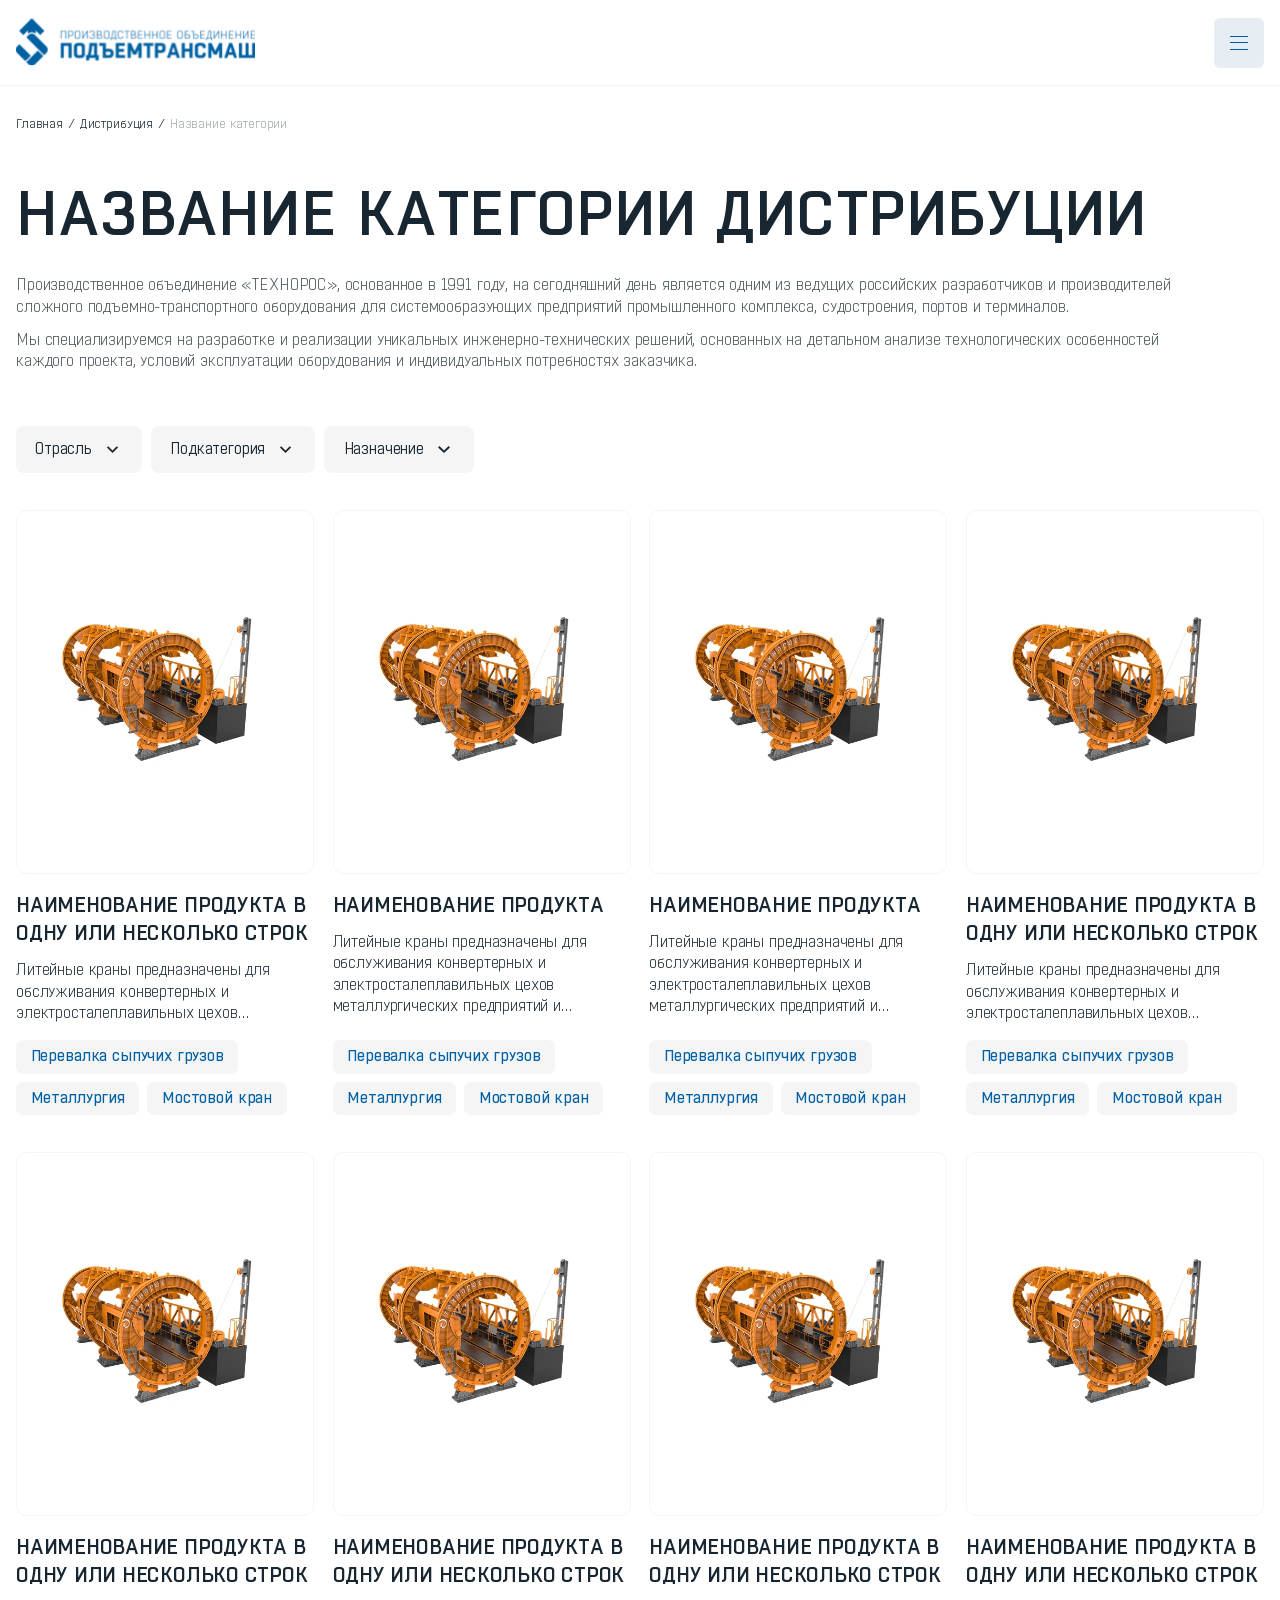
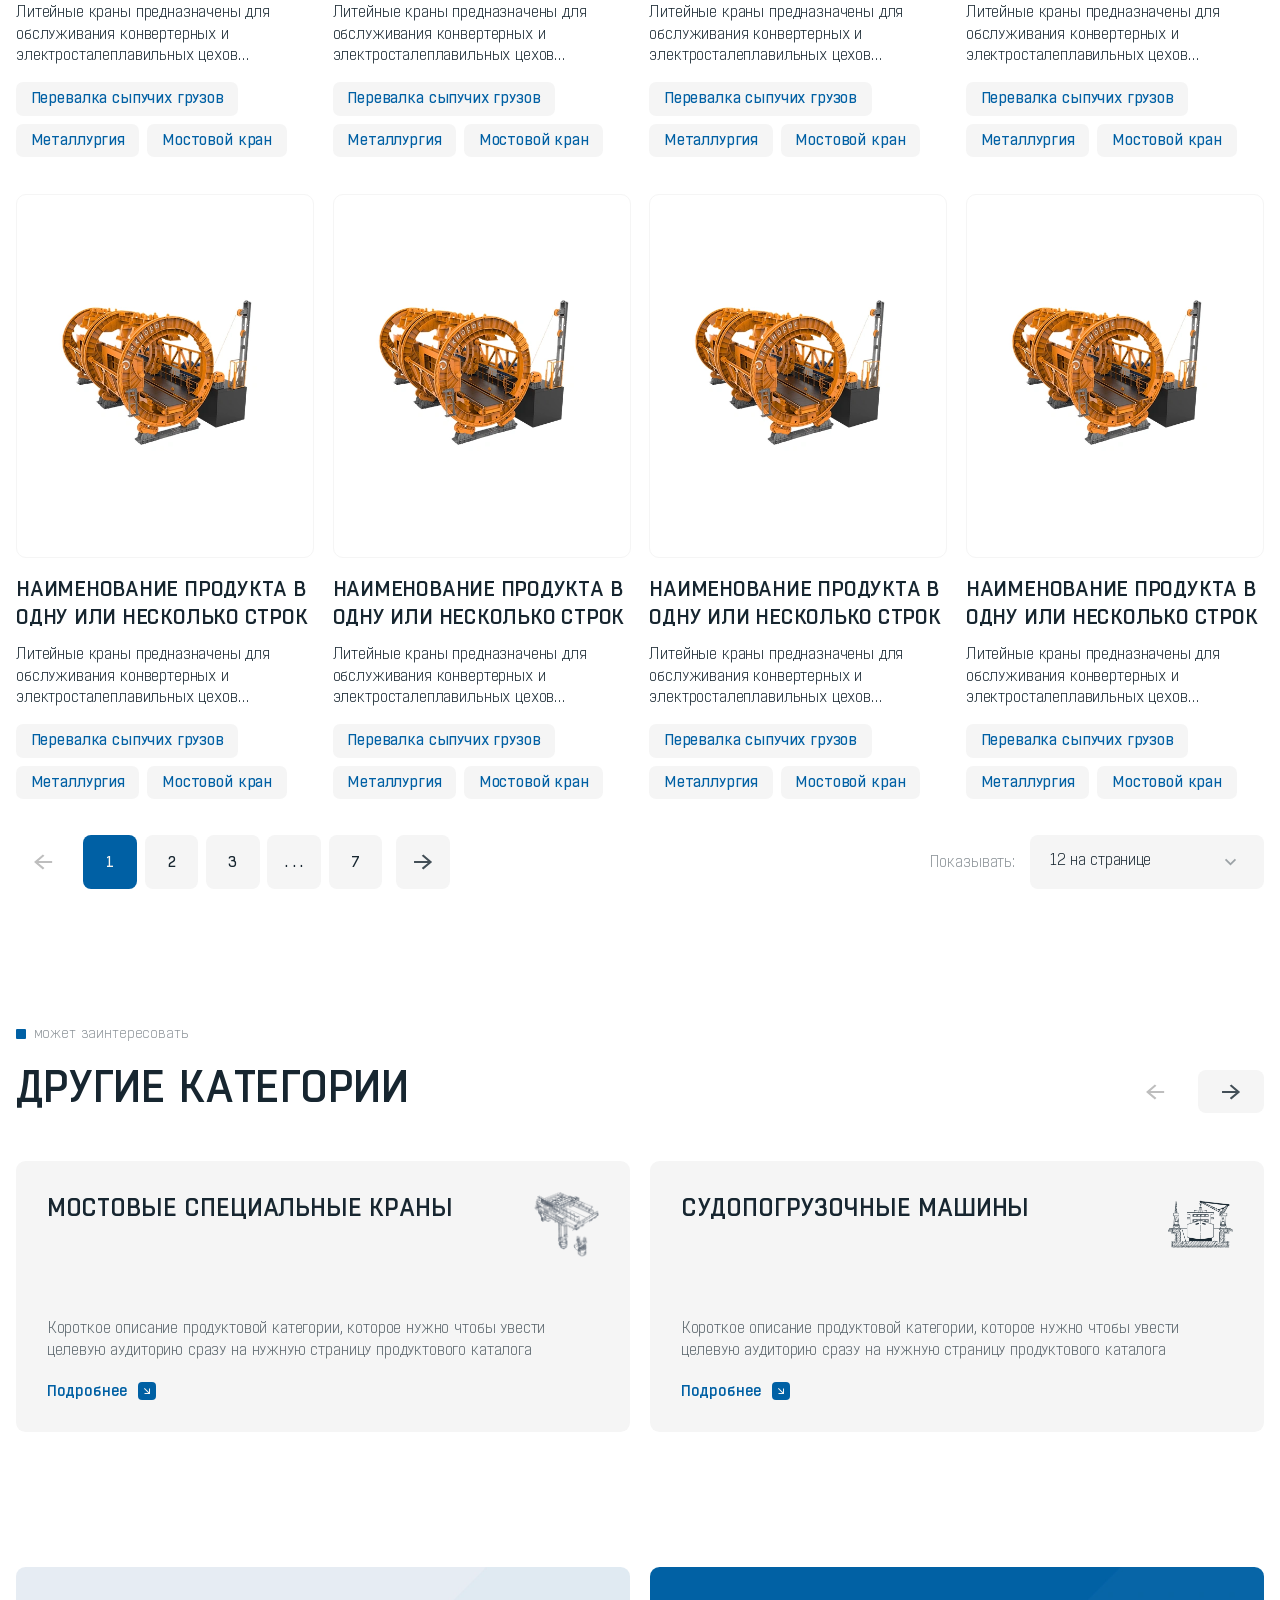
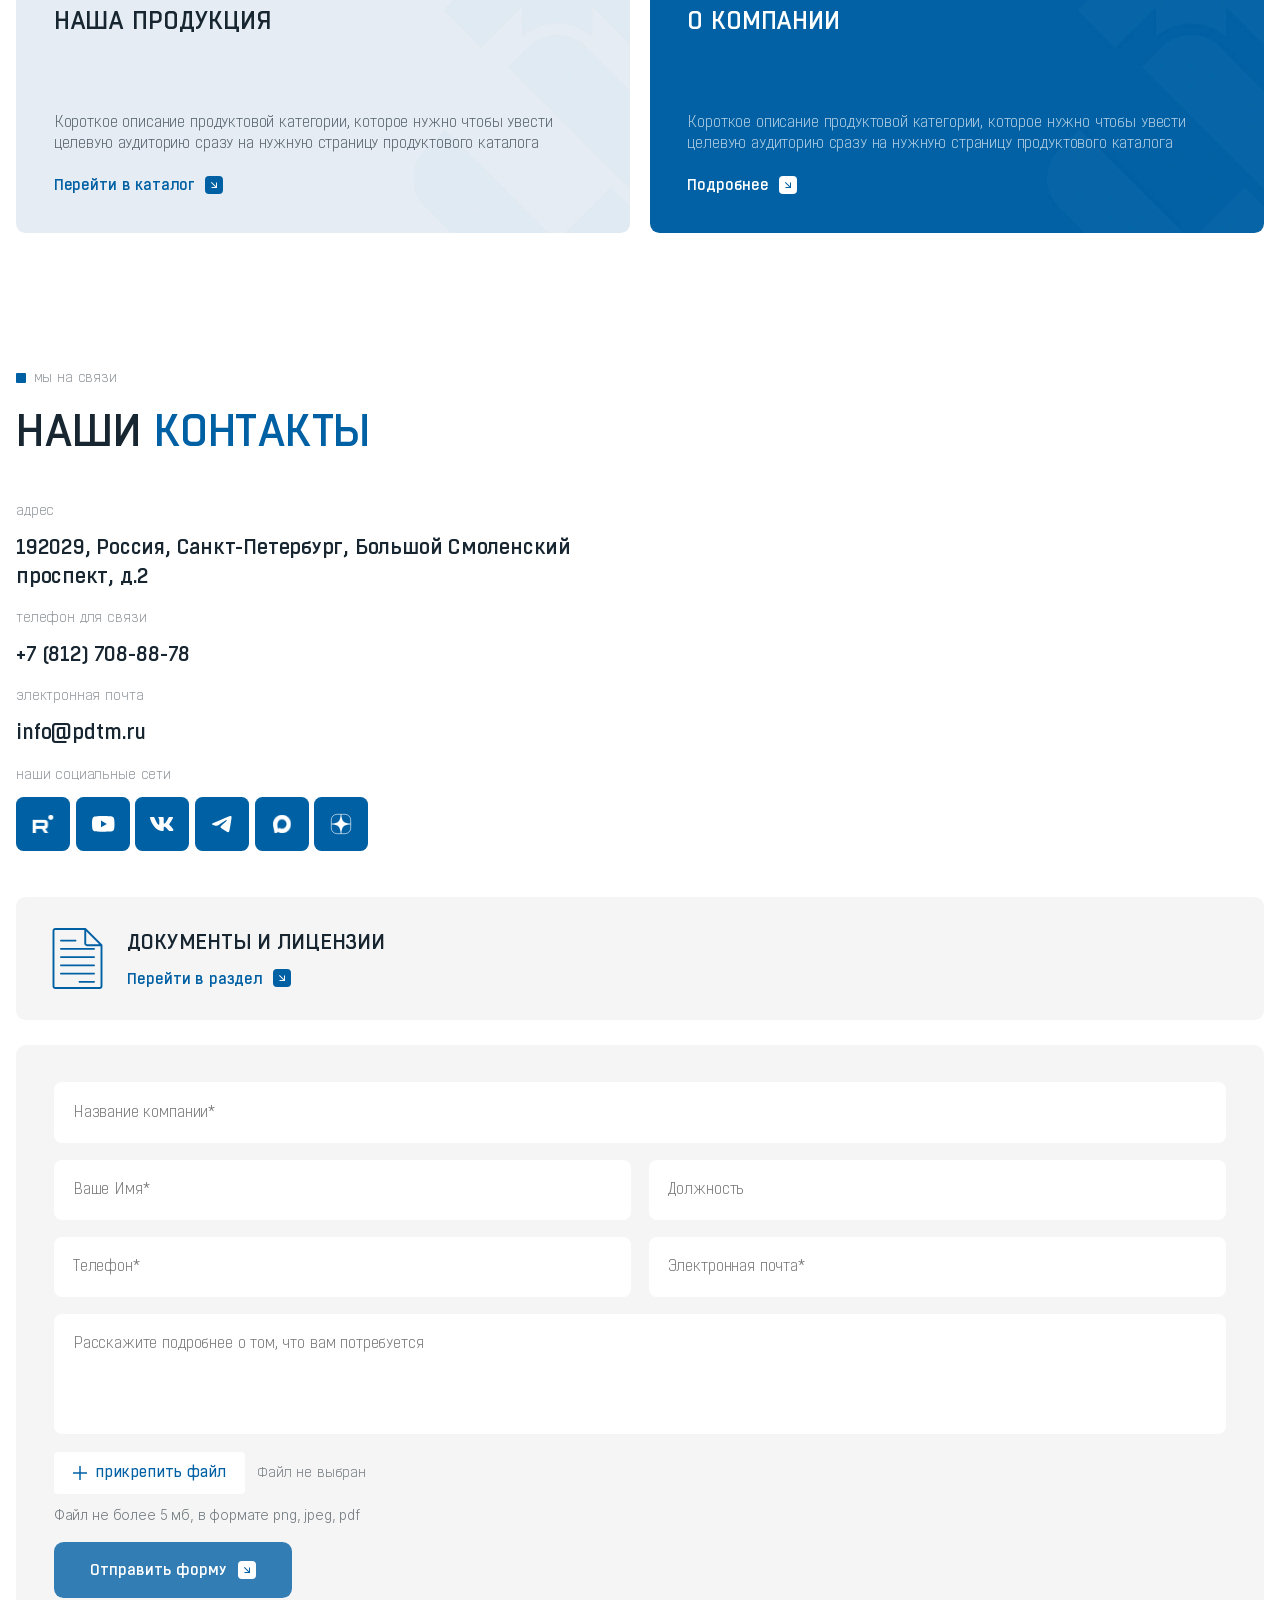
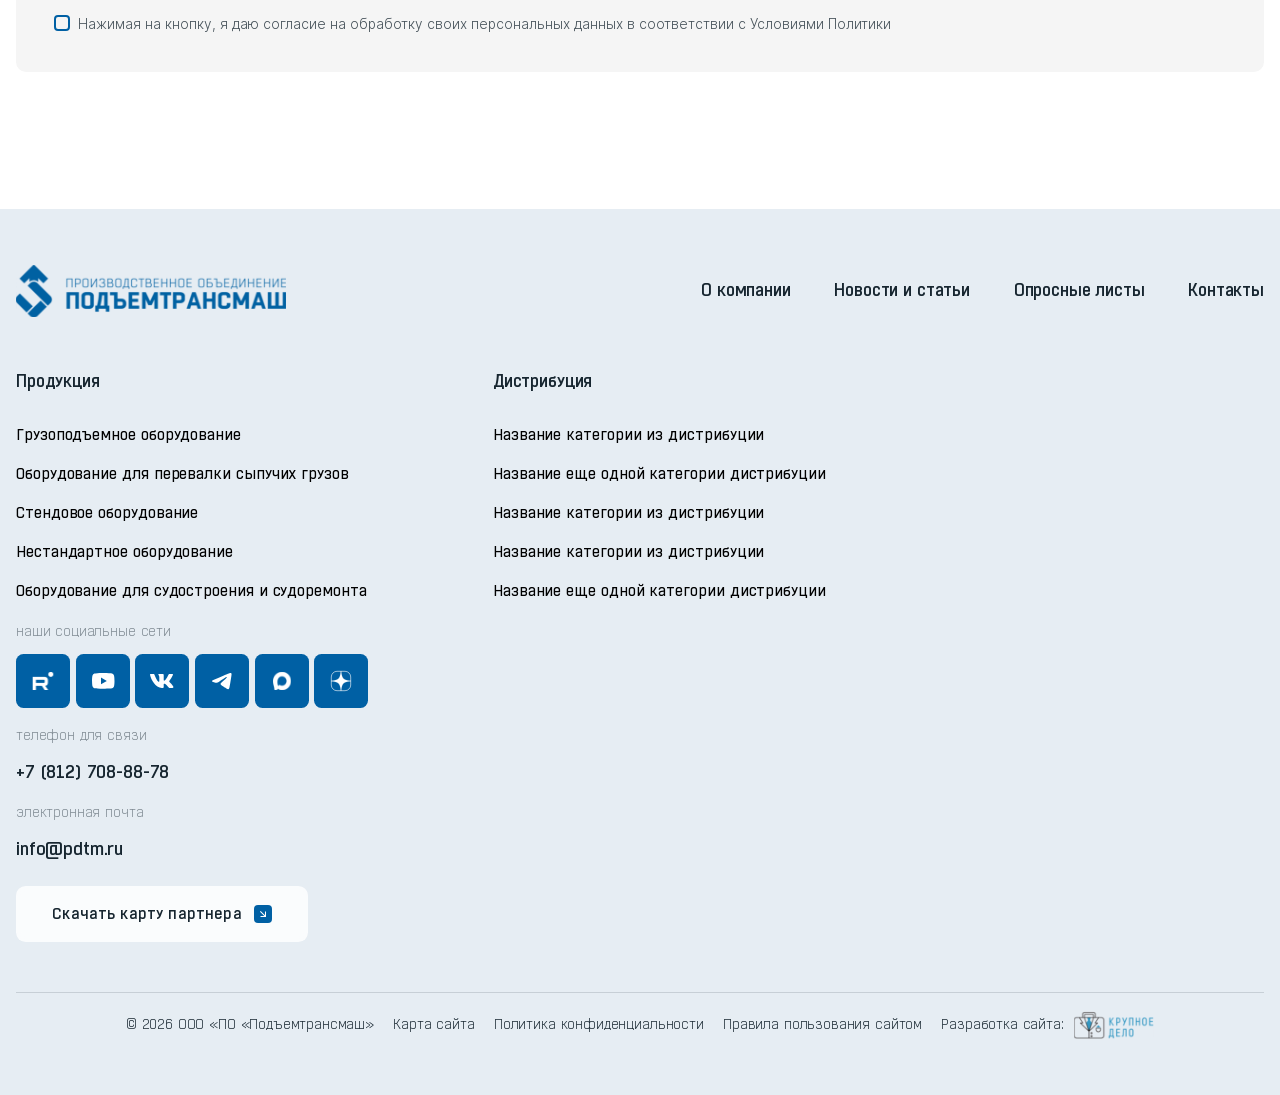
==== category-distribution.html @ 53809757 "feat: add category-distribution page" ====
<!DOCTYPE html>
<html lang="ru">
    <head>
        <meta charset="UTF-8" />
        <meta name="viewport" content="width=device-width, initial-scale=1.0" />
        <title>Название категории дистрибуции</title>
        <link rel="stylesheet" href="./css/fonts.css" />
        <link rel="stylesheet" href="./css/reset.css" />
        <link rel="stylesheet" href="./css/variables.css" />
        <link rel="stylesheet" href="./css/choices.min.css" />
        <link rel="stylesheet" href="./css/swiper-bundle.css" />
        <link rel="stylesheet" href="./css/glightbox.min.css" />
        <link rel="stylesheet" href="./css/simplebar.min.css" />
        <link rel="stylesheet" href="./css/template_styles.css" />
        <link rel="stylesheet" href="./css/styles.css" />
    </head>
    <body>
        <header class="header">
            <div class="container">
                <div class="header-main">
                    <a href="index.html" class="header-logo">
                        <img src="./images/logo.svg" alt="Логотип" width="246" height="48" />
                    </a>
                    <nav class="header-nav">
                        <ul>
                            <li>
                                <a href="products.html">Продукция</a>
                                <ul>
                                    <li><a href="category-product.html">Мостовые специальные краны</a></li>
                                    <li><a href="category-product.html">Козловые специальные краны</a></li>
                                    <li><a href="category-product.html">Судопогрузочные машины</a></li>
                                    <li><a href="category-product.html">Портальные краны</a></li>
                                    <li><a href="category-product.html">Вагоноопрокидыватели</a></li>
                                    <li><a href="category-product.html">Нестандартное оборудование</a></li>
                                    <li><a href="category-product.html">Реклаймеры</a></li>
                                    <li><a href="category-product.html">Модернизация и реконструкция ПТО</a></li>
                                </ul>
                            </li>
                            <li>
                                <a href="distribution.html">Дистрибуция</a>
                                <ul>
                                    <li><a href="category-distribution.html">Мостовые специальные краны</a></li>
                                    <li><a href="category-distribution.html">Козловые специальные краны</a></li>
                                    <li><a href="category-distribution.html">Оборудование для судостроения и судоремонта</a></li>
                                    <li><a href="category-distribution.html">Портальные краны</a></li>
                                </ul>
                            </li>
                            <li><a href="about.html">О компании</a></li>
                            <li><a href="news.html">Новости и статьи</a></li>
                            <li><a href="questionnaires.html">Опросные листы</a></li>
                            <li><a href="contacts.html">Контакты</a></li>
                        </ul>
                    </nav>
                    <div class="header-additional">
                        <div class="header-contacts">
                            <button type="button" class="header-contacts__open-btn" aria-label="Открыть контакты">Связаться с нами</button>
                            <ul class="header-contacts__list">
                                <li><a href="tel:+7 (812) 708-08-78">+7 (812) 708-08-78</a></li>
                                <li><a href="mailto:info@pdtm.ru">info@pdtm.ru</a></li>
                            </ul>
                        </div>
                        <div class="header-lang custom-select">
                            <select data-select>
                                <option value="ru" data-url="#!" selected>RU</option>
                                <option value="en" data-url="#!">EN</option>
                                <option value="de" data-url="#!">DE</option>
                            </select>
                        </div>
                    </div>
                    <button type="button" class="header-burger">
                        <span></span>
                        <span></span>
                        <span></span>
                    </button>
                </div>
                <div class="header-mobile" hidden aria-label="Мобильное меню">
                    <div class="header-mobile__wrapper">
                        <nav class="header-mobile__menu hidden-scroll">
                            <ul>
                                <li>
                                    <a href="products.html">Продукция</a>
                                    <button type="button" class="header-mobile__open-btn" aria-label="Открыть подменю каталога">
                                        <span class="visually-hidden">Открыть подменю</span>
                                    </button>
                                    <ul>
                                        <li><a href="category-product.html">Мостовые специальные краны</a></li>
                                        <li><a href="category-product.html">Козловые специальные краны</a></li>
                                        <li><a href="category-product.html">Судопогрузочные машины</a></li>
                                        <li><a href="category-product.html">Портальные краны</a></li>
                                        <li><a href="category-product.html">Вагоноопрокидыватели</a></li>
                                        <li><a href="category-product.html">Нестандартное оборудование</a></li>
                                        <li><a href="category-product.html">Реклаймеры</a></li>
                                        <li><a href="category-product.html">Модернизация и реконструкция ПТО</a></li>
                                        <li><a href="products.html">Вся продукция</a></li>
                                    </ul>
                                </li>
                                <li>
                                    <a href="distribution.html">Дистрибуция</a>
                                    <button type="button" class="header-mobile__open-btn" aria-label="Открыть подменю каталога">
                                        <span class="visually-hidden">Открыть подменю</span>
                                    </button>
                                    <ul>
                                        <li><a href="category-distribution.html">Мостовые специальные краны</a></li>
                                        <li><a href="category-distribution.html">Козловые специальные краны</a></li>
                                        <li><a href="category-distribution.html">Оборудование для судостроения и судоремонта</a></li>
                                        <li><a href="category-distribution.html">Портальные краны</a></li>
                                    </ul>
                                </li>
                                <li><a href="about.html">О компании</a></li>
                                <li><a href="news.html">Новости и статьи</a></li>
                                <li><a href="questionnaires.html">Опросные листы</a></li>
                                <li><a href="contacts.html">Контакты</a></li>
                            </ul>
                        </nav>
                        <div class="header-mobile__bottom">
                            <a href="" download class="base-button blue-button header-mobile__download"><span>Скачать карту партнера</span><i></i></a>
                            <div class="header-lang mobile-lang custom-select">
                                <select data-select>
                                    <option value="ru" data-url="#!" selected>RU</option>
                                    <option value="en" data-url="#!">EN</option>
                                    <option value="de" data-url="#!">DE</option>
                                </select>
                            </div>
                        </div>
                    </div>
                </div>
            </div>
        </header>
        <main class="main">
            <!-- Хлебные крошки  -->
            <section class="breadcrumbs">
                <div class="container">
                    <nav class="breadcrumbs-nav" aria-label="Хлебные крошки">
                        <ul class="breadcrumbs-list">
                            <li><a href="./index.html">Главная</a></li>
                            <li><a href="./index.html">Дистрибуция</a></li>
                            <li><span>Название категории</span></li>
                        </ul>
                    </nav>
                    <button type="button" class="breadcrumbs-back" onclick="history.back()">Назад</button>
                </div>
            </section>

            <!-- МОСТОВЫЕ СПЕЦИАЛЬНЫЕ КРАНЫ -->
            <section class="section">
                <div class="container">
                    <div class="content-large content-page">
                        <h1 class="title-1">Название категории дистрибуции</h1>
                        <div class="content">
                            <p>Производственное объединение «ТЕХНОРОС», основанное в 1991 году, на сегодняшний день является одним из ведущих российских разработчиков и производителей сложного подъемно-транспортного оборудования для системообразующих предприятий промышленного комплекса, судостроения, портов и терминалов.</p>
                            <p>Мы специализируемся на разработке и реализации уникальных инженерно-технических решений, основанных на детальном анализе технологических особенностей каждого проекта, условий эксплуатации оборудования и индивидуальных потребностях заказчика.</p>
                        </div>
                    </div>

                    <form class="options">
                        <div class="options-list swiper slider slider-auto slider-visible">
                            <div class="swiper-wrapper">
                                <div class="swiper-slide">
                                    <div class="option">
                                        <div class="option-select">
                                            <span>Отрасль</span>
                                        </div>
                                        <div class="option-dropdown">
                                            <ul class="option-dropdown__body">
                                                <li>
                                                    <input id="industry-1" name="industry[]" type="checkbox" value="Наименование строки 1" />
                                                    <label for="industry-1">Наименование строки 1</label>
                                                </li>
                                                <li>
                                                    <input id="industry-2" name="industry[]" type="checkbox" value="Наименование строки 2" />
                                                    <label for="industry-2">Наименование строки 2</label>
                                                </li>
                                                <li>
                                                    <input id="industry-3" name="industry[]" type="checkbox" value="Наименование строки 3" />
                                                    <label for="industry-3">Наименование строки 3</label>
                                                </li>
                                                <li>
                                                    <input id="industry-4" name="industry[]" type="checkbox" value="Наименование строки 4" />
                                                    <label for="industry-4">Наименование строки 4</label>
                                                </li>
                                                <li>
                                                    <input id="industry-5" name="industry[]" type="checkbox" value="Наименование строки 5" />
                                                    <label for="industry-5">Наименование строки 5</label>
                                                </li>
                                                <li>
                                                    <input id="industry-6" name="industry[]" type="checkbox" value="Наименование строки 6" />
                                                    <label for="industry-6">Наименование строки 6</label>
                                                </li>
                                                <li>
                                                    <input id="industry-7" name="industry[]" type="checkbox" value="Наименование строки 7" />
                                                    <label for="industry-7">Наименование строки 7</label>
                                                </li>
                                                <li>
                                                    <input id="industry-8" name="industry[]" type="checkbox" value="Наименование строки 8" />
                                                    <label for="industry-8">Наименование строки 8</label>
                                                </li>
                                                <li>
                                                    <input id="industry-9" name="industry[]" type="checkbox" value="Наименование строки 9" />
                                                    <label for="industry-9">Наименование строки 9</label>
                                                </li>
                                                <li>
                                                    <input id="industry-10" name="industry[]" type="checkbox" value="Наименование строки 10" />
                                                    <label for="industry-10">Наименование строки 10</label>
                                                </li>
                                                <li>
                                                    <input id="industry-11" name="industry[]" type="checkbox" value="Наименование строки 11" />
                                                    <label for="industry-11">Наименование строки 11</label>
                                                </li>
                                                <li>
                                                    <input id="industry-12" name="industry[]" type="checkbox" value="Наименование строки 12" />
                                                    <label for="industry-12">Наименование строки 12</label>
                                                </li>
                                            </ul>
                                            <div class="option-dropdown__footer">
                                                <button type="submit" class="base-button blue-button option-dropdown__button"><span>Применить</span></button>
                                            </div>
                                        </div>
                                    </div>
                                </div>
                                <div class="swiper-slide">
                                    <div class="option">
                                        <div class="option-select">
                                            <span>Подкатегория</span>
                                        </div>
                                        <div class="option-dropdown">
                                            <ul class="option-dropdown__body">
                                                <li>
                                                    <input id="subcategory-1" name="subcategory[]" type="checkbox" value="Наименование строки 1" />
                                                    <label for="subcategory-1">Наименование строки 1</label>
                                                </li>
                                                <li>
                                                    <input id="subcategory-2" name="subcategory[]" type="checkbox" value="Наименование строки 2" />
                                                    <label for="subcategory-2">Наименование строки 2</label>
                                                </li>
                                                <li>
                                                    <input id="subcategory-3" name="subcategory[]" type="checkbox" value="Наименование строки 3" />
                                                    <label for="subcategory-3">Наименование строки 3</label>
                                                </li>
                                                <li>
                                                    <input id="subcategory-4" name="subcategory[]" type="checkbox" value="Наименование строки 4" />
                                                    <label for="subcategory-4">Наименование строки 4</label>
                                                </li>
                                                <li>
                                                    <input id="subcategory-5" name="subcategory[]" type="checkbox" value="Наименование строки 5" />
                                                    <label for="subcategory-5">Наименование строки 5</label>
                                                </li>
                                                <li>
                                                    <input id="subcategory-6" name="subcategory[]" type="checkbox" value="Наименование строки 6" />
                                                    <label for="subcategory-6">Наименование строки 6</label>
                                                </li>
                                                <li>
                                                    <input id="subcategory-7" name="subcategory[]" type="checkbox" value="Наименование строки 7" />
                                                    <label for="subcategory-7">Наименование строки 7</label>
                                                </li>
                                                <li>
                                                    <input id="subcategory-8" name="subcategory[]" type="checkbox" value="Наименование строки 8" />
                                                    <label for="subcategory-8">Наименование строки 8</label>
                                                </li>
                                                <li>
                                                    <input id="subcategory-9" name="subcategory[]" type="checkbox" value="Наименование строки 9" />
                                                    <label for="subcategory-9">Наименование строки 9</label>
                                                </li>
                                                <li>
                                                    <input id="subcategory-10" name="subcategory[]" type="checkbox" value="Наименование строки 10" />
                                                    <label for="subcategory-10">Наименование строки 10</label>
                                                </li>
                                                <li>
                                                    <input id="subcategory-11" name="subcategory[]" type="checkbox" value="Наименование строки 11" />
                                                    <label for="subcategory-11">Наименование строки 11</label>
                                                </li>
                                                <li>
                                                    <input id="subcategory-12" name="subcategory[]" type="checkbox" value="Наименование строки 12" />
                                                    <label for="subcategory-12">Наименование строки 12</label>
                                                </li>
                                            </ul>
                                            <div class="option-dropdown__footer">
                                                <button type="submit" class="base-button blue-button option-dropdown__button"><span>Применить</span></button>
                                            </div>
                                        </div>
                                    </div>
                                </div>
                                <div class="swiper-slide">
                                    <div class="option">
                                        <div class="option-select">
                                            <span>Назначение</span>
                                        </div>
                                        <div class="option-dropdown">
                                            <ul class="option-dropdown__body">
                                                <li>
                                                    <input id="purpose-1" name="purpose[]" type="checkbox" value="Наименование строки 1" />
                                                    <label for="purpose-1">Наименование строки 1</label>
                                                </li>
                                                <li>
                                                    <input id="purpose-2" name="purpose[]" type="checkbox" value="Наименование строки 2" />
                                                    <label for="purpose-2">Наименование строки 2</label>
                                                </li>
                                                <li>
                                                    <input id="purpose-3" name="purpose[]" type="checkbox" value="Наименование строки 3" />
                                                    <label for="purpose-3">Наименование строки 3</label>
                                                </li>
                                                <li>
                                                    <input id="purpose-4" name="purpose[]" type="checkbox" value="Наименование строки 4" />
                                                    <label for="purpose-4">Наименование строки 4</label>
                                                </li>
                                                <li>
                                                    <input id="purpose-5" name="purpose[]" type="checkbox" value="Наименование строки 5" />
                                                    <label for="purpose-5">Наименование строки 5</label>
                                                </li>
                                                <li>
                                                    <input id="purpose-6" name="purpose[]" type="checkbox" value="Наименование строки 6" />
                                                    <label for="purpose-6">Наименование строки 6</label>
                                                </li>
                                                <li>
                                                    <input id="purpose-7" name="purpose[]" type="checkbox" value="Наименование строки 7" />
                                                    <label for="purpose-7">Наименование строки 7</label>
                                                </li>
                                                <li>
                                                    <input id="purpose-8" name="purpose[]" type="checkbox" value="Наименование строки 8" />
                                                    <label for="purpose-8">Наименование строки 8</label>
                                                </li>
                                                <li>
                                                    <input id="purpose-9" name="purpose[]" type="checkbox" value="Наименование строки 9" />
                                                    <label for="purpose-9">Наименование строки 9</label>
                                                </li>
                                                <li>
                                                    <input id="purpose-10" name="purpose[]" type="checkbox" value="Наименование строки 10" />
                                                    <label for="purpose-10">Наименование строки 10</label>
                                                </li>
                                                <li>
                                                    <input id="purpose-11" name="purpose[]" type="checkbox" value="Наименование строки 11" />
                                                    <label for="purpose-11">Наименование строки 11</label>
                                                </li>
                                                <li>
                                                    <input id="purpose-12" name="purpose[]" type="checkbox" value="Наименование строки 12" />
                                                    <label for="purpose-12">Наименование строки 12</label>
                                                </li>
                                            </ul>
                                            <div class="option-dropdown__footer">
                                                <button type="submit" class="base-button blue-button option-dropdown__button"><span>Применить</span></button>
                                            </div>
                                        </div>
                                    </div>
                                </div>
                            </div>
                        </div>
                        <div class="select-list"></div>
                    </form>
                    <div class="products">
                        <article class="product">
                            <a href="product-item.html" class="product-link">
                                <div class="product-link__image">
                                    <img src="./images/product-item-1.webp" alt="Наименование продукта в одну или несколько строк" width="375" height="375" />
                                </div>
                                <p class="hover-plask blue-hover-plask"><span>Узнать подробнее</span><i></i></p>
                            </a>
                            <div class="product-content">
                                <a href="product-item.html" class="product-title"><h2 class="title-4">Наименование продукта в одну или несколько строк</h2></a>
                                <p>Литейные краны предназначены для обслуживания конвертерных и электросталеплавильных цехов металлургических предприятий и рассчитаны на тяжёлый и весьма тяжёлый режим работы, который включает высокие, связанные с технологией производства, статические, динамические и ударные нагрузки.</p>
                            </div>
                            <ul class="tags">
                                <li><p>Перевалка сыпучих грузов</p></li>
                                <li><p>Металлургия</p></li>
                                <li><p>Мостовой кран</p></li>
                            </ul>
                        </article>
                        <article class="product">
                            <a href="product-item.html" class="product-link">
                                <div class="product-link__image">
                                    <img src="./images/product-item-1.webp" alt="Наименование продукта в одну или несколько строк" width="375" height="375" />
                                </div>
                                <p class="hover-plask blue-hover-plask"><span>Узнать подробнее</span><i></i></p>
                            </a>
                            <div class="product-content">
                                <a href="product-item.html" class="product-title"><h2 class="title-4">Наименование продукта</h2></a>
                                <p>Литейные краны предназначены для обслуживания конвертерных и электросталеплавильных цехов металлургических предприятий и рассчитаны на тяжёлый и весьма тяжёлый режим работы, который включает высокие, связанные с технологией производства, статические, динамические и ударные нагрузки.</p>
                            </div>
                            <ul class="tags">
                                <li><p>Перевалка сыпучих грузов</p></li>
                                <li><p>Металлургия</p></li>
                                <li><p>Мостовой кран</p></li>
                            </ul>
                        </article>
                        <article class="product">
                            <a href="product-item.html" class="product-link">
                                <div class="product-link__image">
                                    <img src="./images/product-item-1.webp" alt="Наименование продукта" width="375" height="375" />
                                </div>
                                <p class="hover-plask blue-hover-plask"><span>Узнать подробнее</span><i></i></p>
                            </a>
                            <div class="product-content">
                                <a href="product-item.html" class="product-title"><h2 class="title-4">Наименование продукта</h2></a>
                                <p>Литейные краны предназначены для обслуживания конвертерных и электросталеплавильных цехов металлургических предприятий и рассчитаны на тяжёлый и весьма тяжёлый режим работы, который включает высокие, связанные с технологией производства, статические, динамические и ударные нагрузки.</p>
                            </div>
                            <ul class="tags">
                                <li><p>Перевалка сыпучих грузов</p></li>
                                <li><p>Металлургия</p></li>
                                <li><p>Мостовой кран</p></li>
                            </ul>
                        </article>
                        <article class="product">
                            <a href="product-item.html" class="product-link">
                                <div class="product-link__image">
                                    <img src="./images/product-item-1.webp" alt="Наименование продукта в одну или несколько строк" width="375" height="375" />
                                </div>
                                <p class="hover-plask blue-hover-plask"><span>Узнать подробнее</span><i></i></p>
                            </a>
                            <div class="product-content">
                                <a href="product-item.html" class="product-title"><h2 class="title-4">Наименование продукта в одну или несколько строк</h2></a>
                                <p>Литейные краны предназначены для обслуживания конвертерных и электросталеплавильных цехов металлургических предприятий и рассчитаны на тяжёлый и весьма тяжёлый режим работы, который включает высокие, связанные с технологией производства, статические, динамические и ударные нагрузки.</p>
                            </div>
                            <ul class="tags">
                                <li><p>Перевалка сыпучих грузов</p></li>
                                <li><p>Металлургия</p></li>
                                <li><p>Мостовой кран</p></li>
                            </ul>
                        </article>
                        <article class="product">
                            <a href="product-item.html" class="product-link">
                                <div class="product-link__image">
                                    <img src="./images/product-item-1.webp" alt="Наименование продукта в одну или несколько строк" width="375" height="375" />
                                </div>
                                <p class="hover-plask blue-hover-plask"><span>Узнать подробнее</span><i></i></p>
                            </a>
                            <div class="product-content">
                                <a href="product-item.html" class="product-title"><h2 class="title-4">Наименование продукта в одну или несколько строк</h2></a>
                                <p>Литейные краны предназначены для обслуживания конвертерных и электросталеплавильных цехов металлургических предприятий и рассчитаны на тяжёлый и весьма тяжёлый режим работы, который включает высокие, связанные с технологией производства, статические, динамические и ударные нагрузки.</p>
                            </div>
                            <ul class="tags">
                                <li><p>Перевалка сыпучих грузов</p></li>
                                <li><p>Металлургия</p></li>
                                <li><p>Мостовой кран</p></li>
                            </ul>
                        </article>
                        <article class="product">
                            <a href="product-item.html" class="product-link">
                                <div class="product-link__image">
                                    <img src="./images/product-item-1.webp" alt="Наименование продукта в одну или несколько строк" width="375" height="375" />
                                </div>
                                <p class="hover-plask blue-hover-plask"><span>Узнать подробнее</span><i></i></p>
                            </a>
                            <div class="product-content">
                                <a href="product-item.html" class="product-title"><h2 class="title-4">Наименование продукта в одну или несколько строк</h2></a>
                                <p>Литейные краны предназначены для обслуживания конвертерных и электросталеплавильных цехов металлургических предприятий и рассчитаны на тяжёлый и весьма тяжёлый режим работы, который включает высокие, связанные с технологией производства, статические, динамические и ударные нагрузки.</p>
                            </div>
                            <ul class="tags">
                                <li><p>Перевалка сыпучих грузов</p></li>
                                <li><p>Металлургия</p></li>
                                <li><p>Мостовой кран</p></li>
                            </ul>
                        </article>
                        <article class="product">
                            <a href="product-item.html" class="product-link">
                                <div class="product-link__image">
                                    <img src="./images/product-item-1.webp" alt="Наименование продукта в одну или несколько строк" width="375" height="375" />
                                </div>
                                <p class="hover-plask blue-hover-plask"><span>Узнать подробнее</span><i></i></p>
                            </a>
                            <div class="product-content">
                                <a href="product-item.html" class="product-title"><h2 class="title-4">Наименование продукта в одну или несколько строк</h2></a>
                                <p>Литейные краны предназначены для обслуживания конвертерных и электросталеплавильных цехов металлургических предприятий и рассчитаны на тяжёлый и весьма тяжёлый режим работы, который включает высокие, связанные с технологией производства, статические, динамические и ударные нагрузки.</p>
                            </div>
                            <ul class="tags">
                                <li><p>Перевалка сыпучих грузов</p></li>
                                <li><p>Металлургия</p></li>
                                <li><p>Мостовой кран</p></li>
                            </ul>
                        </article>
                        <article class="product">
                            <a href="product-item.html" class="product-link">
                                <div class="product-link__image">
                                    <img src="./images/product-item-1.webp" alt="Наименование продукта в одну или несколько строк" width="375" height="375" />
                                </div>
                                <p class="hover-plask blue-hover-plask"><span>Узнать подробнее</span><i></i></p>
                            </a>
                            <div class="product-content">
                                <a href="product-item.html" class="product-title"><h2 class="title-4">Наименование продукта в одну или несколько строк</h2></a>
                                <p>Литейные краны предназначены для обслуживания конвертерных и электросталеплавильных цехов металлургических предприятий и рассчитаны на тяжёлый и весьма тяжёлый режим работы, который включает высокие, связанные с технологией производства, статические, динамические и ударные нагрузки.</p>
                            </div>
                            <ul class="tags">
                                <li><p>Перевалка сыпучих грузов</p></li>
                                <li><p>Металлургия</p></li>
                                <li><p>Мостовой кран</p></li>
                            </ul>
                        </article>
                        <article class="product">
                            <a href="product-item.html" class="product-link">
                                <div class="product-link__image">
                                    <img src="./images/product-item-1.webp" alt="Наименование продукта в одну или несколько строк" width="375" height="375" />
                                </div>
                                <p class="hover-plask blue-hover-plask"><span>Узнать подробнее</span><i></i></p>
                            </a>
                            <div class="product-content">
                                <a href="product-item.html" class="product-title"><h2 class="title-4">Наименование продукта в одну или несколько строк</h2></a>
                                <p>Литейные краны предназначены для обслуживания конвертерных и электросталеплавильных цехов металлургических предприятий и рассчитаны на тяжёлый и весьма тяжёлый режим работы, который включает высокие, связанные с технологией производства, статические, динамические и ударные нагрузки.</p>
                            </div>
                            <ul class="tags">
                                <li><p>Перевалка сыпучих грузов</p></li>
                                <li><p>Металлургия</p></li>
                                <li><p>Мостовой кран</p></li>
                            </ul>
                        </article>
                        <article class="product">
                            <a href="product-item.html" class="product-link">
                                <div class="product-link__image">
                                    <img src="./images/product-item-1.webp" alt="Наименование продукта в одну или несколько строк" width="375" height="375" />
                                </div>
                                <p class="hover-plask blue-hover-plask"><span>Узнать подробнее</span><i></i></p>
                            </a>
                            <div class="product-content">
                                <a href="product-item.html" class="product-title"><h2 class="title-4">Наименование продукта в одну или несколько строк</h2></a>
                                <p>Литейные краны предназначены для обслуживания конвертерных и электросталеплавильных цехов металлургических предприятий и рассчитаны на тяжёлый и весьма тяжёлый режим работы, который включает высокие, связанные с технологией производства, статические, динамические и ударные нагрузки.</p>
                            </div>
                            <ul class="tags">
                                <li><p>Перевалка сыпучих грузов</p></li>
                                <li><p>Металлургия</p></li>
                                <li><p>Мостовой кран</p></li>
                            </ul>
                        </article>
                        <article class="product">
                            <a href="product-item.html" class="product-link">
                                <div class="product-link__image">
                                    <img src="./images/product-item-1.webp" alt="Наименование продукта в одну или несколько строк" width="375" height="375" />
                                </div>
                                <p class="hover-plask blue-hover-plask"><span>Узнать подробнее</span><i></i></p>
                            </a>
                            <div class="product-content">
                                <a href="product-item.html" class="product-title"><h2 class="title-4">Наименование продукта в одну или несколько строк</h2></a>
                                <p>Литейные краны предназначены для обслуживания конвертерных и электросталеплавильных цехов металлургических предприятий и рассчитаны на тяжёлый и весьма тяжёлый режим работы, который включает высокие, связанные с технологией производства, статические, динамические и ударные нагрузки.</p>
                            </div>
                            <ul class="tags">
                                <li><p>Перевалка сыпучих грузов</p></li>
                                <li><p>Металлургия</p></li>
                                <li><p>Мостовой кран</p></li>
                            </ul>
                        </article>
                        <article class="product">
                            <a href="product-item.html" class="product-link">
                                <div class="product-link__image">
                                    <img src="./images/product-item-1.webp" alt="Наименование продукта в одну или несколько строк" width="375" height="375" />
                                </div>
                                <p class="hover-plask blue-hover-plask"><span>Узнать подробнее</span><i></i></p>
                            </a>
                            <div class="product-content">
                                <a href="product-item.html" class="product-title"><h2 class="title-4">Наименование продукта в одну или несколько строк</h2></a>
                                <p>Литейные краны предназначены для обслуживания конвертерных и электросталеплавильных цехов металлургических предприятий и рассчитаны на тяжёлый и весьма тяжёлый режим работы, который включает высокие, связанные с технологией производства, статические, динамические и ударные нагрузки.</p>
                            </div>
                            <ul class="tags">
                                <li><p>Перевалка сыпучих грузов</p></li>
                                <li><p>Металлургия</p></li>
                                <li><p>Мостовой кран</p></li>
                            </ul>
                        </article>
                    </div>
                    <div class="row">
                        <nav class="pagination" aria-label="Навигация по страницам">
                            <ul class="pagination-list">
                                <li>
                                    <a href="/page/1" class="pagination-link pagination-link--prev" disabled="" aria-label="Предыдущая страница">
                                        <span class="visually-hidden">Предыдущая страница</span>
                                    </a>
                                </li>
                                <li>
                                    <a href="/page/1" class="pagination-link" aria-current="page">1</a>
                                </li>
                                <li>
                                    <a href="/page/2" class="pagination-link">2</a>
                                </li>
                                <li>
                                    <a href="/page/3" class="pagination-link">3</a>
                                </li>
                                <li aria-hidden="true">
                                    <span class="pagination-ellipsis">. . .</span>
                                </li>
                                <li>
                                    <a href="/page/7" class="pagination-link">7</a>
                                </li>
                                <li>
                                    <a href="/page/2" class="pagination-link pagination-link--next" aria-label="Следующая страница">
                                        <span class="visually-hidden">Следующая страница</span>
                                    </a>
                                </li>
                            </ul>
                        </nav>
                        <div class="show">
                            <p class="show-title">Показывать:</p>
                            <div class="show-select custom-select">
                                <select data-select>
                                    <option value="12" selected>12 на странице</option>
                                    <option value="30">30 на странице</option>
                                    <option value="45">45 на странице</option>
                                </select>
                            </div>
                        </div>
                    </div>
                </div>
            </section>

            <!-- Другие категории -->
            <section class="section">
                <div class="container">
                    <div class="title-container title-column">
                        <p class="subtitle">может заинтересовать</p>
                        <div class="title-row">
                            <h2 class="title-2">Другие категории</h2>
                            <div class="slider-buttons">
                                <button class="slider-button slider-button--prev" aria-label="Предыдущий слайд"></button>
                                <button class="slider-button slider-button--next" aria-label="Следующий слайд"></button>
                            </div>
                        </div>
                    </div>
                    <div class="swiper slider slider-2 blocks-slider">
                        <div class="swiper-wrapper">
                            <div class="swiper-slide">
                                <!-- классы block-bg-1, block-bg-2, block-bg-3 отвечают за цвет фона блока  -->
                                <!-- block-bg-1 - #e6edf3; -->
                                <!-- block-bg-2 - #f5f5f5; -->
                                <!-- block-bg-3 - #0060a4; -->
                                <div class="block block-bg-2 block-slide">
                                    <div class="block-header">
                                        <h3 class="block-header__title title-3">Мостовые специальные краны</h3>
                                        <div class="block-header__icon">
                                            <!-- выводить, если есть темная иконка  -->
                                            <div class="block-header__icon-black">
                                                <img src="./images/block-icon-1-black.svg" alt="Иконка" width="68" height="68" />
                                            </div>
                                            <!-- выводить, если есть светлая иконка  -->
                                            <div class="block-header__icon-white">
                                                <img src="./images/block-icon-1-white.svg" alt="Иконка" width="68" height="68" />
                                            </div>
                                        </div>
                                    </div>
                                    <div class="block-body">
                                        <div class="block-body__text">
                                            <p>Короткое описание продуктовой категории, которое нужно чтобы увести целевую аудиторию сразу на нужную страницу продуктового каталога</p>
                                        </div>
                                        <a href="" class="link block-body__link"><span>Подробнее</span><i></i></a>
                                    </div>
                                </div>
                            </div>
                            <div class="swiper-slide">
                                <!-- классы block-bg-1, block-bg-2, block-bg-3 отвечают за цвет фона блока  -->
                                <!-- block-bg-1 - #e6edf3; -->
                                <!-- block-bg-2 - #f5f5f5; -->
                                <!-- block-bg-3 - #0060a4; -->
                                <div class="block block-bg-2 block-slide">
                                    <div class="block-header">
                                        <h3 class="block-header__title title-3">Судопогрузоч&shy;ные машины</h3>
                                        <div class="block-header__icon">
                                            <!-- выводить, если есть темная иконка  -->
                                            <div class="block-header__icon-black">
                                                <img src="./images/block-icon-3-black.svg" alt="Иконка" width="68" height="68" />
                                            </div>
                                            <!-- выводить, если есть светлая иконка  -->
                                            <div class="block-header__icon-white">
                                                <img src="./images/block-icon-3-white.svg" alt="Иконка" width="68" height="68" />
                                            </div>
                                        </div>
                                    </div>
                                    <div class="block-body">
                                        <div class="block-body__text">
                                            <p>Короткое описание продуктовой категории, которое нужно чтобы увести целевую аудиторию сразу на нужную страницу продуктового каталога</p>
                                        </div>
                                        <a href="" class="link block-body__link"><span>Подробнее</span><i></i></a>
                                    </div>
                                </div>
                            </div>
                            <div class="swiper-slide">
                                <!-- классы block-bg-1, block-bg-2, block-bg-3 отвечают за цвет фона блока  -->
                                <!-- block-bg-1 - #e6edf3; -->
                                <!-- block-bg-2 - #f5f5f5; -->
                                <!-- block-bg-3 - #0060a4; -->
                                <div class="block block-bg-2 block-slide">
                                    <div class="block-header">
                                        <h3 class="block-header__title title-3">Мостовые специальные краны</h3>
                                        <div class="block-header__icon">
                                            <!-- выводить, если есть темная иконка  -->
                                            <div class="block-header__icon-black">
                                                <img src="./images/block-icon-1-black.svg" alt="Иконка" width="68" height="68" />
                                            </div>
                                            <!-- выводить, если есть светлая иконка  -->
                                            <div class="block-header__icon-white">
                                                <img src="./images/block-icon-1-white.svg" alt="Иконка" width="68" height="68" />
                                            </div>
                                        </div>
                                    </div>
                                    <div class="block-body">
                                        <div class="block-body__text">
                                            <p>Короткое описание продуктовой категории, которое нужно чтобы увести целевую аудиторию сразу на нужную страницу продуктового каталога</p>
                                        </div>
                                        <a href="" class="link block-body__link"><span>Подробнее</span><i></i></a>
                                    </div>
                                </div>
                            </div>
                            <div class="swiper-slide">
                                <!-- классы block-bg-1, block-bg-2, block-bg-3 отвечают за цвет фона блока  -->
                                <!-- block-bg-1 - #e6edf3; -->
                                <!-- block-bg-2 - #f5f5f5; -->
                                <!-- block-bg-3 - #0060a4; -->
                                <div class="block block-bg-2 block-slide">
                                    <div class="block-header">
                                        <h3 class="block-header__title title-3">Судопогрузоч&shy;ные машины</h3>
                                        <div class="block-header__icon">
                                            <!-- выводить, если есть темная иконка  -->
                                            <div class="block-header__icon-black">
                                                <img src="./images/block-icon-3-black.svg" alt="Иконка" width="68" height="68" />
                                            </div>
                                            <!-- выводить, если есть светлая иконка  -->
                                            <div class="block-header__icon-white">
                                                <img src="./images/block-icon-3-white.svg" alt="Иконка" width="68" height="68" />
                                            </div>
                                        </div>
                                    </div>
                                    <div class="block-body">
                                        <div class="block-body__text">
                                            <p>Короткое описание продуктовой категории, которое нужно чтобы увести целевую аудиторию сразу на нужную страницу продуктового каталога</p>
                                        </div>
                                        <a href="" class="link block-body__link"><span>Подробнее</span><i></i></a>
                                    </div>
                                </div>
                            </div>
                        </div>
                    </div>
                </div>
            </section>

            <section class="section">
                <div class="container">
                    <div class="blocks blocks-col-2">
                        <div class="block block-bg-1 block-lg" data-lazy-desktop="./images/block-lg-2-desktop.webp" data-lazy-mobile="./images/block-lg-2-mobile.webp">
                            <div class="block-header">
                                <h3 class="block-header__title title-3">Наша продукция</h3>
                            </div>
                            <div class="block-body">
                                <div class="block-body__text">
                                    <p>Короткое описание продуктовой категории, которое нужно чтобы увести целевую аудиторию сразу на нужную страницу продуктового каталога</p>
                                </div>
                                <a href="products.html" class="link block-body__link"><span>Перейти в каталог</span><i></i></a>
                            </div>
                        </div>
                        <div class="block block-bg-3 block-lg" data-lazy-desktop="./images/block-lg-1-desktop.webp" data-lazy-mobile="./images/block-lg-1-mobile.webp">
                            <div class="block-header">
                                <h3 class="block-header__title title-3">О компании</h3>
                            </div>
                            <div class="block-body">
                                <div class="block-body__text">
                                    <p>Короткое описание продуктовой категории, которое нужно чтобы увести целевую аудиторию сразу на нужную страницу продуктового каталога</p>
                                </div>
                                <a href="about.html" class="link block-body__link"><span>Подробнее</span><i></i></a>
                            </div>
                        </div>
                    </div>
                </div>
            </section>

            <!-- Наши контакты -->
            <section class="section">
                <div class="container">
                    <div class="grid-2">
                        <div class="contacts">
                            <div class="title-column contacts-title">
                                <p class="subtitle">мы на связи</p>
                                <h2 class="title-2">Наши <strong>контакты</strong></h2>
                            </div>
                            <ul class="contacts-info">
                                <li>
                                    <p>адрес</p>
                                    <address>192029, Россия, Санкт-Петербург, Большой Смоленский проспект, д.2</address>
                                </li>
                                <li>
                                    <p>телефон для связи</p>
                                    <a href="tel:+7 (812) 708-88-78">+7 (812) 708-88-78</a>
                                </li>
                                <li>
                                    <p>электронная почта</p>
                                    <a href="mailto:info@pdtm.ru">info@pdtm.ru</a>
                                </li>
                                <li>
                                    <p>наши социальные сети</p>
                                    <ul class="contacts-info__socials">
                                        <li>
                                            <a href="https://rutube.ru" target="_blank" rel="noopener noreferrer" aria-label="Перейти на наш канал Rutube">
                                                <img src="./images/rutube.svg" alt="Иконка Rutube" width="24" height="24" loading="lazy" />
                                            </a>
                                        </li>
                                        <li>
                                            <a href="https://youtube.com" target="_blank" rel="noopener noreferrer" aria-label="Перейти на наш канал YouTube">
                                                <img src="./images/youtube.svg" alt="Иконка YouTube" width="24" height="24" loading="lazy" />
                                            </a>
                                        </li>
                                        <li>
                                            <a href="https://vk.ru" target="_blank" rel="noopener noreferrer" aria-label="Перейти на наш канал Vk">
                                                <img src="./images/vk.svg" alt="Иконка Vk" width="24" height="24" loading="lazy" />
                                            </a>
                                        </li>
                                        <li>
                                            <a href="https://telegram.com" target="_blank" rel="noopener noreferrer" aria-label="Перейти на наш канал Telegram">
                                                <img src="./images/telegram.svg" alt="Иконка Telegram" width="24" height="24" loading="lazy" />
                                            </a>
                                        </li>
                                        <li>
                                            <a href="https://max.ru" target="_blank" rel="noopener noreferrer" aria-label="Перейти на наш канал Max">
                                                <img src="./images/max.svg" alt="Иконка Max" width="24" height="24" loading="lazy" />
                                            </a>
                                        </li>
                                        <li>
                                            <a href="https://dzen.ru" target="_blank" rel="noopener noreferrer" aria-label="Перейти на наш канал Dzen">
                                                <img src="./images/dzen.svg" alt="Иконка Dzen" width="24" height="24" loading="lazy" />
                                            </a>
                                        </li>
                                    </ul>
                                </li>
                            </ul>
                            <div class="contacts-document">
                                <div class="contacts-document__icon">
                                    <img src="./images/document.svg" alt="Иконка документа" width="64" height="64" loading="lazy" />
                                </div>
                                <div class="contacts-document__content">
                                    <h3 class="title-4 contacts-document__title">Документы и лицензии</h3>
                                    <a href="documents-credentials.html" class="link contacts-document__link"><span>Перейти в раздел</span><i></i></a>
                                </div>
                            </div>
                        </div>
                        <form class="form">
                            <div class="form-inner">
                                <label for="company" class="visually-hidden">Название компании</label>
                                <input type="text" name="company" id="company" placeholder="Название компании*" required />
                                <!-- выводить, если есть ошибка  -->
                                <!-- <span class="form-error">Текст ошибки</span> -->
                            </div>
                            <div class="form-grid">
                                <div class="form-inner">
                                    <label for="name" class="visually-hidden">Ваше Имя</label>
                                    <input type="text" name="name" id="name" placeholder="Ваше Имя*" required />
                                    <!-- выводить, если есть ошибка  -->
                                    <!-- <span class="form-error">Текст ошибки</span> -->
                                </div>
                                <div class="form-inner">
                                    <label for="job_title" class="visually-hidden">Должность</label>
                                    <input type="text" name="job_title" id="job_title" placeholder="Должность" />
                                </div>
                            </div>
                            <div class="form-grid">
                                <div class="form-inner">
                                    <label for="phone" class="visually-hidden">Телефон*</label>
                                    <input type="text" name="phone" id="phone" placeholder="Телефон*" required />
                                    <!-- выводить, если есть ошибка  -->
                                    <!-- <span class="form-error">Текст ошибки</span> -->
                                </div>
                                <div class="form-inner">
                                    <label for="email" class="visually-hidden">Электронная почта*</label>
                                    <input type="email" name="email" id="email" placeholder="Электронная почта*" required />
                                    <!-- выводить, если есть ошибка  -->
                                    <!-- <span class="form-error">Текст ошибки</span> -->
                                </div>
                            </div>
                            <div class="form-inner">
                                <label for="message" class="visually-hidden">Расскажите подробнее о том, что вам потребуется</label>
                                <textarea id="message" name="message" placeholder="Расскажите подробнее о том, что вам потребуется"></textarea>
                            </div>
                            <div class="form-file">
                                <div class="form-file__inner">
                                    <div class="form-file__btn">
                                        <input type="file" name="file" id="file" accept=".png, .jpeg, .pdf" />
                                        <button type="button">прикрепить файл</button>
                                    </div>
                                    <p class="form-file__name">Файл не выбран</p>
                                </div>
                                <p class="form-file__warning">Файл не более 5 мб, в формате png, jpeg, pdf</p>
                                <!-- выводить, если есть ошибка  -->
                                <!-- <span class="form-error">Текст ошибки</span> -->
                            </div>
                            <button type="submit" class="base-button blue-button form-button"><span>Отправить форму</span><i></i></button>
                            <div class="form-checkbox">
                                <input type="checkbox" name="checkbox" id="checkbox" required />
                                <label for="checkbox">Нажимая на кнопку, я даю согласие на обработку своих персональных данных в соответствии с&nbsp;<a href="policy.html">Условиями Политики</a></label>
                                <!-- выводить, если есть ошибка  -->
                                <!-- <span class="form-error">Текст ошибки</span> -->
                            </div>
                        </form>
                    </div>
                </div>
            </section>
        </main>
        <footer class="footer">
            <div class="container">
                <div class="footer-inner">
                    <div class="footer-top">
                        <a href="index.html" class="footer-top__logo">
                            <img src="./images/logo.svg" alt="Логотип" width="287" height="56" loading="lazy" />
                        </a>
                        <nav class="footer-top__menu">
                            <ul>
                                <li><a href="about.html">О компании</a></li>
                                <li><a href="news.html">Новости и статьи</a></li>
                                <li><a href="questionnaires.html">Опросные листы</a></li>
                                <li><a href="contacts.html">Контакты</a></li>
                            </ul>
                        </nav>
                    </div>
                    <div class="footer-center">
                        <div class="footer-center__navs">
                            <nav class="footer-center__nav">
                                <p class="footer-center__nav-title">Продукция</p>
                                <ul class="footer-center__nav-list">
                                    <li><a href="category-product.html">Грузоподъемное оборудование</a></li>
                                    <li><a href="category-product.html">Оборудование для перевалки сыпучих грузов</a></li>
                                    <li><a href="category-product.html">Стендовое оборудование</a></li>
                                    <li><a href="category-product.html">Нестандартное оборудование</a></li>
                                    <li><a href="category-product.html">Оборудование для судостроения и судоремонта</a></li>
                                </ul>
                            </nav>
                            <nav class="footer-center__nav">
                                <p class="footer-center__nav-title">Дистрибуция</p>
                                <ul class="footer-center__nav-list">
                                    <li><a href="category-distribution.html">Название категории из дистрибуции</a></li>
                                    <li><a href="category-distribution.html">Название еще одной категории дистрибуции</a></li>
                                    <li><a href="category-distribution.html">Название категории из дистрибуции</a></li>
                                    <li><a href="category-distribution.html">Название категории из дистрибуции</a></li>
                                    <li><a href="category-distribution.html">Название еще одной категории дистрибуции</a></li>
                                </ul>
                            </nav>
                        </div>

                        <ul class="footer-center__contacts">
                            <li>
                                <p class="footer-center__contacts-title">наши социальные сети</p>
                                <ul class="footer-center__socials">
                                    <li>
                                        <a href="https://rutube.ru" target="_blank" rel="noopener noreferrer" aria-label="Перейти на наш канал Rutube">
                                            <img src="./images/rutube.svg" alt="Иконка Rutube" width="24" height="24" loading="lazy" />
                                        </a>
                                    </li>
                                    <li>
                                        <a href="https://youtube.com" target="_blank" rel="noopener noreferrer" aria-label="Перейти на наш канал YouTube">
                                            <img src="./images/youtube.svg" alt="Иконка YouTube" width="24" height="24" loading="lazy" />
                                        </a>
                                    </li>
                                    <li>
                                        <a href="https://vk.ru" target="_blank" rel="noopener noreferrer" aria-label="Перейти на наш канал Vk">
                                            <img src="./images/vk.svg" alt="Иконка Vk" width="24" height="24" loading="lazy" />
                                        </a>
                                    </li>
                                    <li>
                                        <a href="https://telegram.com" target="_blank" rel="noopener noreferrer" aria-label="Перейти на наш канал Telegram">
                                            <img src="./images/telegram.svg" alt="Иконка Telegram" width="24" height="24" loading="lazy" />
                                        </a>
                                    </li>
                                    <li>
                                        <a href="https://max.ru" target="_blank" rel="noopener noreferrer" aria-label="Перейти на наш канал Max">
                                            <img src="./images/max.svg" alt="Иконка Max" width="24" height="24" loading="lazy" />
                                        </a>
                                    </li>
                                    <li>
                                        <a href="https://dzen.ru" target="_blank" rel="noopener noreferrer" aria-label="Перейти на наш канал Dzen">
                                            <img src="./images/dzen.svg" alt="Иконка Dzen" width="24" height="24" loading="lazy" />
                                        </a>
                                    </li>
                                </ul>
                            </li>
                            <li>
                                <p class="footer-center__contacts-title">телефон для связи</p>
                                <ul class="footer-center__contact">
                                    <li><a href="tel:+7 (812) 708-88-78">+7 (812) 708-88-78</a></li>
                                </ul>
                            </li>
                            <li>
                                <p class="footer-center__contacts-title">электронная почта</p>
                                <ul class="footer-center__contact">
                                    <li><a href="mailto:info@pdtm.ru">info@pdtm.ru</a></li>
                                </ul>
                            </li>
                            <li>
                                <a href="#!" download class="base-button white-button footer-center__download"><span>Скачать карту партнера</span><i></i></a>
                            </li>
                        </ul>
                    </div>
                    <div class="footer-bottom">
                        <p>© 2026 ООО «ПО «Подъемтрансмаш»</p>
                        <a href="#!" target="_blank" rel="noopener noreferrer">Карта сайта</a>
                        <a href="policy.html">Политика конфиденциальности</a>
                        <a href="terms-of-service.html">Правила пользования сайтом</a>
                        <div class="footer-bottom__developer">
                            <p>Разработка сайта:</p>
                            <a href="#!" target="_blank" rel="noopener noreferrer">
                                <img src="./images/developer-logo.svg" alt="Логотип Крупное Дело" width="83" height="30" loading="lazy" />
                            </a>
                        </div>
                    </div>
                </div>
            </div>
        </footer>

        <script src="./js/choices.min.js"></script>
        <script src="./js/simplebar.min.js"></script>
        <script src="./js/glightbox.min.js"></script>
        <script src="./js/swiper-bundle.min.js"></script>
        <script src="./js/index.js"></script>
    </body>
</html>
---- css/fonts.css ----
@font-face {
    font-family: 'Boxed';
    src: url('../fonts/Boxed/BoxedLight.eot');
    src: url('../fonts/Boxed/BoxedLight.eot?#iefix') format('embedded-opentype'), url('../fonts/Boxed/BoxedLight.woff2') format('woff2'), url('../fonts/Boxed/BoxedLight.woff') format('woff'), url('../fonts/Boxed/BoxedLight.ttf') format('truetype'), url('../fonts/Boxed/BoxedLight.svg#BoxedLight') format('svg');
    font-weight: 300;
    font-style: normal;
    font-display: swap;
}

@font-face {
    font-family: 'Boxed';
    src: url('../fonts/Boxed/BoxedRegular.eot');
    src: url('../fonts/Boxed/BoxedRegular.eot?#iefix') format('embedded-opentype'), url('../fonts/Boxed/BoxedRegular.woff2') format('woff2'), url('../fonts/Boxed/BoxedRegular.woff') format('woff'), url('../fonts/Boxed/BoxedRegular.ttf') format('truetype'), url('../fonts/Boxed/BoxedRegular.svg#BoxedRegular') format('svg');
    font-weight: 400;
    font-style: normal;
    font-display: swap;
}

@font-face {
    font-family: 'Boxed';
    src: url('../fonts/Boxed/BoxedMedium.eot');
    src: url('../fonts/Boxed/BoxedMedium.eot?#iefix') format('embedded-opentype'), url('../fonts/Boxed/BoxedMedium.woff2') format('woff2'), url('../fonts/Boxed/BoxedMedium.woff') format('woff'), url('../fonts/Boxed/BoxedMedium.ttf') format('truetype'), url('../fonts/Boxed/BoxedMedium.svg#BoxedMedium') format('svg');
    font-weight: 500;
    font-style: normal;
    font-display: swap;
}

@font-face {
    font-family: 'Boxed';
    src: url('../fonts/Boxed/BoxedBook.eot');
    src: url('../fonts/Boxed/BoxedBook.eot?#iefix') format('embedded-opentype'), url('../fonts/Boxed/BoxedBook.woff2') format('woff2'), url('../fonts/Boxed/BoxedBook.woff') format('woff'), url('../fonts/Boxed/BoxedBook.ttf') format('truetype'), url('../fonts/Boxed/BoxedBook.svg#BoxedBook') format('svg');
    font-weight: 450;
    font-style: normal;
    font-display: swap;
}

@font-face {
    font-family: 'Inter';
    src: url('../fonts/Inter/Inter-Light.eot');
    src: url('../fonts/Inter/Inter-Light.eot?#iefix') format('embedded-opentype'), url('../fonts/Inter/Inter-Light.woff2') format('woff2'), url('../fonts/Inter/Inter-Light.woff') format('woff'), url('../fonts/Inter/Inter-Light.ttf') format('truetype'), url('../fonts/Inter/Inter-Light.svg#Inter-Light') format('svg');
    font-weight: 300;
    font-style: normal;
    font-display: swap;
}

@font-face {
    font-family: 'Inter';
    src: url('../fonts/Inter/Inter-Regular.eot');
    src: url('../fonts/Inter/Inter-Regular.eot?#iefix') format('embedded-opentype'), url('../fonts/Inter/Inter-Regular.woff2') format('woff2'), url('../fonts/Inter/Inter-Regular.woff') format('woff'), url('../fonts/Inter/Inter-Regular.ttf') format('truetype'), url('../fonts/Inter/Inter-Regular.svg#Inter-Regular') format('svg');
    font-weight: 400;
    font-style: normal;
    font-display: swap;
}

@font-face {
    font-family: 'Involve';
    src: url('../fonts/Invole/Involve-Regular.eot');
    src: url('../fonts/Invole/Involve-Regular.eot?#iefix') format('embedded-opentype'), url('../fonts/Invole/Involve-Regular.woff2') format('woff2'), url('../fonts/Invole/Involve-Regular.woff') format('woff'), url('../fonts/Invole/Involve-Regular.ttf') format('truetype'), url('../fonts/Invole/Involve-Regular.svg#Involve-Regular') format('svg');
    font-weight: 400;
    font-style: normal;
    font-display: swap;
}

@font-face {
    font-family: 'Raleway-v4020';
    src: url('../fonts/Raleway/Raleway-v4020-Regular.eot');
    src: url('../fonts/Raleway/Raleway-v4020-Regular.eot?#iefix') format('embedded-opentype'), url('../fonts/Raleway/Raleway-v4020-Regular.woff2') format('woff2'), url('../fonts/Raleway/Raleway-v4020-Regular.woff') format('woff'), url('../fonts/Raleway/Raleway-v4020-Regular.ttf') format('truetype'), url('../fonts/Raleway/Raleway-v4020-Regular.svg#Raleway-v4020-Regular') format('svg');
    font-weight: 400;
    font-style: normal;
    font-display: swap;
}
---- css/variables.css ----
:root {
    --font-family: 'Boxed', sans-serif;
    --second-family: 'Inter', sans-serif;
    --third-family: 'Involve', sans-serif;
    --accent-font: 'Raleway', sans-serif;

    --primary: #172630;
    --accent: #0060a4;
    --background-1: #f5f5f5;
    --background-2: #e6edf3;
    --background-3: #f7f7f7;
    --background-4: #f5fafe;
    --background-5: #efefef;
    --base-white: #fff;
    --base-black: #000;
    --base-red: #f50000;
    --opacity-accent: rgba(0, 96, 164, 0.8);
    --opacity-white-80: rgba(255, 255, 255, 0.8);
    --opacity-white-70: rgba(255, 255, 255, 0.7);
    --opacity-white-20: rgba(255, 255, 255, 0.2);
    --opacity-primary-80: rgb(23, 38, 48, 0.8);
    --opacity-primary-70: rgb(23, 38, 48, 0.7);
    --opacity-primary-60: rgb(23, 38, 48, 0.6);
    --opacity-primary-50: rgb(23, 38, 48, 0.5);
    --opacity-primary-40: rgb(23, 38, 48, 0.4);
    --border-color: rgba(23, 38, 48, 0.15);
    --modal-bg: rgba(52, 52, 52, 0.2);
    --border-dropdown: #e2e8f0;
    --border-checkbox: #999;
    --disabled-gray: #c4c4c4;
}
---- css/choices.min.css ----
.choices{position:relative;overflow:hidden;margin-bottom:24px;font-size:16px}.choices:focus{outline:0}.choices:last-child{margin-bottom:0}.choices.is-open{overflow:visible}.choices.is-disabled .choices__inner,.choices.is-disabled .choices__input{background-color:#eaeaea;cursor:not-allowed;-webkit-user-select:none;user-select:none}.choices.is-disabled .choices__item{cursor:not-allowed}.choices [hidden]{display:none!important}.choices[data-type*=select-one]{cursor:pointer}.choices[data-type*=select-one] .choices__inner{padding-bottom:7.5px}.choices[data-type*=select-one] .choices__input{display:block;width:100%;padding:10px;border-bottom:1px solid #ddd;background-color:#fff;margin:0}.choices[data-type*=select-one] .choices__button{background-image:url([data-uri]);padding:0;background-size:8px;position:absolute;top:50%;right:0;margin-top:-10px;margin-right:25px;height:20px;width:20px;border-radius:10em;opacity:.25}.choices[data-type*=select-one] .choices__button:focus,.choices[data-type*=select-one] .choices__button:hover{opacity:1}.choices[data-type*=select-one] .choices__button:focus{box-shadow:0 0 0 2px #005f75}.choices[data-type*=select-one] .choices__item[data-placeholder] .choices__button{display:none}.choices[data-type*=select-one]::after{content:"";height:0;width:0;border-style:solid;border-color:#333 transparent transparent;border-width:5px;position:absolute;right:11.5px;top:50%;margin-top:-2.5px;pointer-events:none}.choices[data-type*=select-one].is-open::after{border-color:transparent transparent #333;margin-top:-7.5px}.choices[data-type*=select-one][dir=rtl]::after{left:11.5px;right:auto}.choices[data-type*=select-one][dir=rtl] .choices__button{right:auto;left:0;margin-left:25px;margin-right:0}.choices[data-type*=select-multiple] .choices__inner,.choices[data-type*=text] .choices__inner{cursor:text}.choices[data-type*=select-multiple] .choices__button,.choices[data-type*=text] .choices__button{position:relative;display:inline-block;margin:0-4px 0 8px;padding-left:16px;border-left:1px solid #003642;background-image:url([data-uri]);background-size:8px;width:8px;line-height:1;opacity:.75;border-radius:0}.choices[data-type*=select-multiple] .choices__button:focus,.choices[data-type*=select-multiple] .choices__button:hover,.choices[data-type*=text] .choices__button:focus,.choices[data-type*=text] .choices__button:hover{opacity:1}.choices__inner{display:inline-block;vertical-align:top;width:100%;background-color:#f9f9f9;padding:7.5px 7.5px 3.75px;border:1px solid #ddd;border-radius:2.5px;font-size:14px;min-height:44px;overflow:hidden}.is-focused .choices__inner,.is-open .choices__inner{border-color:#b7b7b7}.is-open .choices__inner{border-radius:2.5px 2.5px 0 0}.is-flipped.is-open .choices__inner{border-radius:0 0 2.5px 2.5px}.choices__list{margin:0;padding-left:0;list-style:none}.choices__list--single{display:inline-block;padding:4px 16px 4px 4px;width:100%}[dir=rtl] .choices__list--single{padding-right:4px;padding-left:16px}.choices__list--single .choices__item{width:100%}.choices__list--multiple{display:inline}.choices__list--multiple .choices__item{display:inline-block;vertical-align:middle;border-radius:20px;padding:4px 10px;font-size:12px;font-weight:500;margin-right:3.75px;margin-bottom:3.75px;background-color:#005f75;border:1px solid #004a5c;color:#fff;word-break:break-all;box-sizing:border-box}.choices__list--multiple .choices__item[data-deletable]{padding-right:5px}[dir=rtl] .choices__list--multiple .choices__item{margin-right:0;margin-left:3.75px}.choices__list--multiple .choices__item.is-highlighted{background-color:#004a5c;border:1px solid #003642}.is-disabled .choices__list--multiple .choices__item{background-color:#aaa;border:1px solid #919191}.choices__list--dropdown,.choices__list[aria-expanded]{display:none;z-index:1;position:absolute;width:100%;background-color:#fff;border:1px solid #ddd;top:100%;margin-top:-1px;border-bottom-left-radius:2.5px;border-bottom-right-radius:2.5px;overflow:hidden;word-break:break-all}.is-active.choices__list--dropdown,.is-active.choices__list[aria-expanded]{display:block}.is-open .choices__list--dropdown,.is-open .choices__list[aria-expanded]{border-color:#b7b7b7}.is-flipped .choices__list--dropdown,.is-flipped .choices__list[aria-expanded]{top:auto;bottom:100%;margin-top:0;margin-bottom:-1px;border-radius:.25rem .25rem 0 0}.choices__list--dropdown .choices__list,.choices__list[aria-expanded] .choices__list{position:relative;max-height:300px;overflow:auto;-webkit-overflow-scrolling:touch;will-change:scroll-position}.choices__list--dropdown .choices__item,.choices__list[aria-expanded] .choices__item{position:relative;padding:10px;font-size:14px}[dir=rtl] .choices__list--dropdown .choices__item,[dir=rtl] .choices__list[aria-expanded] .choices__item{text-align:right}@media (min-width:640px){.choices__list--dropdown .choices__item--selectable[data-select-text],.choices__list[aria-expanded] .choices__item--selectable[data-select-text]{padding-right:100px}.choices__list--dropdown .choices__item--selectable[data-select-text]::after,.choices__list[aria-expanded] .choices__item--selectable[data-select-text]::after{content:attr(data-select-text);font-size:12px;opacity:0;position:absolute;right:10px;top:50%;transform:translateY(-50%)}[dir=rtl] .choices__list--dropdown .choices__item--selectable[data-select-text],[dir=rtl] .choices__list[aria-expanded] .choices__item--selectable[data-select-text]{text-align:right;padding-left:100px;padding-right:10px}[dir=rtl] .choices__list--dropdown .choices__item--selectable[data-select-text]::after,[dir=rtl] .choices__list[aria-expanded] .choices__item--selectable[data-select-text]::after{right:auto;left:10px}}.choices__list--dropdown .choices__item--selectable.is-highlighted,.choices__list[aria-expanded] .choices__item--selectable.is-highlighted{background-color:#f2f2f2}.choices__list--dropdown .choices__item--selectable.is-highlighted::after,.choices__list[aria-expanded] .choices__item--selectable.is-highlighted::after{opacity:.5}.choices__item{cursor:default}.choices__item--selectable{cursor:pointer}.choices__item--disabled{cursor:not-allowed;-webkit-user-select:none;user-select:none;opacity:.5}.choices__heading{font-weight:600;font-size:12px;padding:10px;border-bottom:1px solid #f7f7f7;color:gray}.choices__button{text-indent:-9999px;appearance:none;border:0;background-color:transparent;background-repeat:no-repeat;background-position:center;cursor:pointer}.choices__button:focus,.choices__input:focus{outline:0}.choices__input{display:inline-block;vertical-align:baseline;background-color:#f9f9f9;font-size:14px;margin-bottom:5px;border:0;border-radius:0;max-width:100%;padding:4px 0 4px 2px}.choices__input::-webkit-search-cancel-button,.choices__input::-webkit-search-decoration,.choices__input::-webkit-search-results-button,.choices__input::-webkit-search-results-decoration{display:none}.choices__input::-ms-clear,.choices__input::-ms-reveal{display:none;width:0;height:0}[dir=rtl] .choices__input{padding-right:2px;padding-left:0}.choices__placeholder{opacity:.5}
---- css/simplebar.min.css ----
[data-simplebar]{position:relative;flex-direction:column;flex-wrap:wrap;justify-content:flex-start;align-content:flex-start;align-items:flex-start}.simplebar-wrapper{overflow:hidden;width:inherit;height:inherit;max-width:inherit;max-height:inherit}.simplebar-mask{direction:inherit;position:absolute;overflow:hidden;padding:0;margin:0;left:0;top:0;bottom:0;right:0;width:auto!important;height:auto!important;z-index:0}.simplebar-offset{direction:inherit!important;box-sizing:inherit!important;resize:none!important;position:absolute;top:0;left:0;bottom:0;right:0;padding:0;margin:0;-webkit-overflow-scrolling:touch}.simplebar-content-wrapper{direction:inherit;box-sizing:border-box!important;position:relative;display:block;height:100%;width:auto;max-width:100%;max-height:100%;overflow:auto;scrollbar-width:none;-ms-overflow-style:none}.simplebar-content-wrapper::-webkit-scrollbar,.simplebar-hide-scrollbar::-webkit-scrollbar{display:none;width:0;height:0}.simplebar-content:after,.simplebar-content:before{content:' ';display:table}.simplebar-placeholder{max-height:100%;max-width:100%;width:100%;pointer-events:none}.simplebar-height-auto-observer-wrapper{box-sizing:inherit!important;height:100%;width:100%;max-width:1px;position:relative;float:left;max-height:1px;overflow:hidden;z-index:-1;padding:0;margin:0;pointer-events:none;flex-grow:inherit;flex-shrink:0;flex-basis:0}.simplebar-height-auto-observer{box-sizing:inherit;display:block;opacity:0;position:absolute;top:0;left:0;height:1000%;width:1000%;min-height:1px;min-width:1px;overflow:hidden;pointer-events:none;z-index:-1}.simplebar-track{z-index:1;position:absolute;right:0;bottom:0;pointer-events:none;overflow:hidden}[data-simplebar].simplebar-dragging{pointer-events:none;-webkit-touch-callout:none;-webkit-user-select:none;-khtml-user-select:none;-moz-user-select:none;-ms-user-select:none;user-select:none}[data-simplebar].simplebar-dragging .simplebar-content{pointer-events:none;-webkit-touch-callout:none;-webkit-user-select:none;-khtml-user-select:none;-moz-user-select:none;-ms-user-select:none;user-select:none}[data-simplebar].simplebar-dragging .simplebar-track{pointer-events:all}.simplebar-scrollbar{position:absolute;left:0;right:0;min-height:10px}.simplebar-scrollbar:before{position:absolute;content:'';background:#000;border-radius:7px;left:2px;right:2px;opacity:0;transition:opacity .2s .5s linear}.simplebar-scrollbar.simplebar-visible:before{opacity:.5;transition-delay:0s;transition-duration:0s}.simplebar-track.simplebar-vertical{top:0;width:11px}.simplebar-scrollbar:before{top:2px;bottom:2px;left:2px;right:2px}.simplebar-track.simplebar-horizontal{left:0;height:11px}.simplebar-track.simplebar-horizontal .simplebar-scrollbar{right:auto;left:0;top:0;bottom:0;min-height:0;min-width:10px;width:auto}[data-simplebar-direction=rtl] .simplebar-track.simplebar-vertical{right:auto;left:0}.simplebar-dummy-scrollbar-size{direction:rtl;position:fixed;opacity:0;visibility:hidden;height:500px;width:500px;overflow-y:hidden;overflow-x:scroll;-ms-overflow-style:scrollbar!important}.simplebar-dummy-scrollbar-size>div{width:200%;height:200%;margin:10px 0}.simplebar-hide-scrollbar{position:fixed;left:0;visibility:hidden;overflow-y:scroll;scrollbar-width:none;-ms-overflow-style:none}
---- css/template_styles.css ----
@media screen and (min-width: 1024px){.header-contacts__list a:hover{color:var(--accent);border-color:var(--accent);-webkit-box-shadow:0 20px 25px -5px rgba(0,96,164,.05),0 10px 10px -5px rgba(0,96,164,.02);box-shadow:0 20px 25px -5px rgba(0,96,164,.05),0 10px 10px -5px rgba(0,96,164,.02)}.header-nav>ul>li:hover>a{color:var(--accent)}.header-nav ul ul a:hover{background-color:var(--background-3)}.header-burger:hover{background:var(--accent)}.header-burger:hover span{background:var(--background-2)}.header-mobile__menu a:hover{color:var(--accent);opacity:1}.header-mobile__open-btn:hover{background-color:var(--background-2)}.header-contacts__open-btn:hover{color:var(--accent);border-color:var(--accent);-webkit-box-shadow:0 20px 25px -5px rgba(0,96,164,.05),0 10px 10px -5px rgba(0,96,164,.02);box-shadow:0 20px 25px -5px rgba(0,96,164,.05),0 10px 10px -5px rgba(0,96,164,.02)}.header-contacts__open-btn:hover::after{background-image:url("data:image/svg+xml;charset=UTF-8,%3csvg width='14' height='14' viewBox='0 0 14 14' fill='none' xmlns='http://www.w3.org/2000/svg'%3e%3cpath d='M6.99994 7.68324L9.88732 4.7959L10.7123 5.62085L6.99994 9.33319L3.28766 5.62085L4.11261 4.7959L6.99994 7.68324Z' fill='%230060A4' /%3e%3c/svg%3e")}.footer-center__nav-list a:hover{color:var(--accent)}.footer-top__menu a:hover{color:var(--accent)}.footer-center__socials a:hover{background-color:var(--opacity-accent)}.footer-center__contact a:hover{color:var(--accent)}.footer-bottom a:hover{color:var(--accent)}.footer-bottom__developer a:hover img{-webkit-animation:alarm-shake .5s ease-in-out;animation:alarm-shake .5s ease-in-out}@-webkit-keyframes alarm-shake{0%{-webkit-transform:rotate(0deg);transform:rotate(0deg)}10%{-webkit-transform:rotate(10deg);transform:rotate(10deg)}20%{-webkit-transform:rotate(-10deg);transform:rotate(-10deg)}30%{-webkit-transform:rotate(8deg);transform:rotate(8deg)}40%{-webkit-transform:rotate(-8deg);transform:rotate(-8deg)}50%{-webkit-transform:rotate(5deg);transform:rotate(5deg)}60%{-webkit-transform:rotate(-5deg);transform:rotate(-5deg)}70%{-webkit-transform:rotate(3deg);transform:rotate(3deg)}80%{-webkit-transform:rotate(-3deg);transform:rotate(-3deg)}90%{-webkit-transform:rotate(1deg);transform:rotate(1deg)}100%{-webkit-transform:rotate(0deg);transform:rotate(0deg)}}@keyframes alarm-shake{0%{-webkit-transform:rotate(0deg);transform:rotate(0deg)}10%{-webkit-transform:rotate(10deg);transform:rotate(10deg)}20%{-webkit-transform:rotate(-10deg);transform:rotate(-10deg)}30%{-webkit-transform:rotate(8deg);transform:rotate(8deg)}40%{-webkit-transform:rotate(-8deg);transform:rotate(-8deg)}50%{-webkit-transform:rotate(5deg);transform:rotate(5deg)}60%{-webkit-transform:rotate(-5deg);transform:rotate(-5deg)}70%{-webkit-transform:rotate(3deg);transform:rotate(3deg)}80%{-webkit-transform:rotate(-3deg);transform:rotate(-3deg)}90%{-webkit-transform:rotate(1deg);transform:rotate(1deg)}100%{-webkit-transform:rotate(0deg);transform:rotate(0deg)}}}.header{position:fixed;top:0;left:0;right:0;width:100%;background-color:var(--base-white);border-bottom:1px solid var(--background-1);z-index:10}.header:has(.header-mobile.active){height:100svh}.header-main{display:-webkit-box;display:-ms-flexbox;display:flex;-webkit-box-align:center;-ms-flex-align:center;align-items:center;-webkit-box-pack:justify;-ms-flex-pack:justify;justify-content:space-between;padding-top:calc(16px + 2*(min(100vw,1561px) - 360px)/1201);padding-bottom:calc(16px + 2*(min(100vw,1561px) - 360px)/1201)}.header-nav ul{display:-webkit-box;display:-ms-flexbox;display:flex;-webkit-box-align:center;-ms-flex-align:center;align-items:center}.header-nav ul>li>a{padding:calc(10px + 3*(min(100vw,1561px) - 360px)/1201) calc(0px + 15*(min(100vw,1561px) - 360px)/1201);-webkit-transition:color .15s ease;transition:color .15s ease}.header-nav ul>li>a[aria-current=page]{font-weight:400}.header-nav ul>li:hover ul{-webkit-transform:scaleY(1);transform:scaleY(1);top:60px;opacity:1}.header-nav ul ul{-webkit-box-orient:vertical;-webkit-box-direction:normal;-ms-flex-direction:column;flex-direction:column;-webkit-box-align:start;-ms-flex-align:start;align-items:flex-start;position:absolute;width:340px;max-height:462px;border-radius:8px;padding:calc(4px + 4*(min(100vw,1561px) - 360px)/1201);-webkit-box-shadow:0 20px 25px -5px rgba(0,0,0,.05),0 10px 10px -5px rgba(0,0,0,.02);box-shadow:0 20px 25px -5px rgba(0,0,0,.05),0 10px 10px -5px rgba(0,0,0,.02);background:var(--base-white);-webkit-transform:scaleY(0);transform:scaleY(0);-webkit-transform-origin:0 0;transform-origin:0 0;opacity:0;top:50px;-webkit-transition:opacity .15s ease,top .35s ease;transition:opacity .15s ease,top .35s ease}.header-nav ul ul li{width:100%}.header-nav ul ul a{display:block;border-radius:4px;padding:calc(13px + 3*(min(100vw,1561px) - 360px)/1201);-webkit-transition:background-color .15s ease;transition:background-color .15s ease}.header-logo{width:calc(215px + 31*(min(100vw,1561px) - 360px)/1201);height:calc(42px + 6*(min(100vw,1561px) - 360px)/1201)}.header-additional{display:-webkit-box;display:-ms-flexbox;display:flex;-webkit-box-align:center;-ms-flex-align:center;align-items:center;gap:calc(0px + 20*(min(100vw,1561px) - 360px)/1201)}.header-contacts__list{display:-webkit-box;display:-ms-flexbox;display:flex;-webkit-box-align:center;-ms-flex-align:center;align-items:center;gap:calc(4px + 4*(min(100vw,1561px) - 360px)/1201);display:flex}.header-contacts__list a{display:block;position:relative;border:1px solid var(--background-1);background-color:var(--base-white);border-radius:8px;padding-top:calc(10px + 3*(min(100vw,1561px) - 360px)/1201);padding-bottom:calc(10px + 3*(min(100vw,1561px) - 360px)/1201);padding-right:calc(12px + 3*(min(100vw,1561px) - 360px)/1201);padding-left:calc(31.5px + 16*(min(100vw,1561px) - 360px)/1201);font-weight:500;height:calc(44px + 4*(min(100vw,1561px) - 360px)/1201);-webkit-transition:color .15s ease,background-color .15s ease,border-color .15s ease,-webkit-box-shadow .15s ease;transition:color .15s ease,background-color .15s ease,border-color .15s ease,-webkit-box-shadow .15s ease;transition:color .15s ease,background-color .15s ease,border-color .15s ease,box-shadow .15s ease;transition:color .15s ease,background-color .15s ease,border-color .15s ease,box-shadow .15s ease,-webkit-box-shadow .15s ease}.header-contacts__list a:before{content:"";position:absolute;left:calc(13px + 3*(min(100vw,1561px) - 360px)/1201);top:50%;-webkit-transform:translateY(-50%);transform:translateY(-50%);background-position:center;background-size:cover;background-repeat:no-repeat;width:22px;height:22px}.header-contacts__list a[href^="tel:"]::before{background-image:url("data:image/svg+xml;charset=UTF-8,%3csvg width='22' height='22' viewBox='0 0 22 22' fill='none' xmlns='http://www.w3.org/2000/svg'%3e%3cpath d='M19.25 15.0517V18.2931C19.25 18.7743 18.8779 19.1736 18.398 19.2076C17.997 19.2359 17.6699 19.25 17.4167 19.25C9.31645 19.25 2.75 12.6836 2.75 4.58333C2.75 4.33007 2.76416 4.00296 2.79249 3.60204C2.82642 3.12206 3.22569 2.75 3.70687 2.75H6.94843C7.18372 2.75 7.38078 2.92822 7.4044 3.16232C7.42561 3.37248 7.44533 3.54121 7.46356 3.66852C7.64899 4.96349 8.02774 6.19608 8.56964 7.33611C8.65662 7.5191 8.5999 7.73812 8.43503 7.85589L6.45659 9.26915C7.66106 12.0827 9.91733 14.339 12.7309 15.5435L14.1415 13.5684C14.2608 13.4016 14.4824 13.3442 14.6676 13.4321C15.8075 13.9736 17.04 14.3519 18.3348 14.5369C18.4613 14.555 18.629 14.5745 18.8377 14.5956C19.0718 14.6193 19.25 14.8164 19.25 15.0517Z' fill='%230060A4' /%3e%3c/svg%3e")}.header-contacts__list a[href^="mailto:"]::before{background-image:url("data:image/svg+xml;charset=UTF-8,%3csvg width='22' height='22' viewBox='0 0 22 22' fill='none' xmlns='http://www.w3.org/2000/svg'%3e%3cpath d='M2.75004 2.75H19.25C19.7563 2.75 20.1667 3.16041 20.1667 3.66667V18.3333C20.1667 18.8396 19.7563 19.25 19.25 19.25H2.75004C2.24378 19.25 1.83337 18.8396 1.83337 18.3333V3.66667C1.83337 3.16041 2.24378 2.75 2.75004 2.75ZM11.0556 10.7093L5.17666 5.71789L3.99009 7.11544L11.067 13.124L18.0166 7.10981L16.8168 5.72352L11.0556 10.7093Z' fill='%230060A4' /%3e%3c/svg%3e")}.header-contacts__open-btn{position:relative;height:calc(44px + 4*(min(100vw,1561px) - 360px)/1201);border:1px solid var(--background-1);border-radius:8px;display:none;-webkit-box-align:center;-ms-flex-align:center;align-items:center;-webkit-box-pack:center;-ms-flex-pack:center;justify-content:center;padding-left:calc(13px + 3*(min(100vw,1561px) - 360px)/1201);padding-right:calc(32px + 16*(min(100vw,1561px) - 360px)/1201);-webkit-transition:color .15s ease,border .15s ease,-webkit-box-shadow .15s ease;transition:color .15s ease,border .15s ease,-webkit-box-shadow .15s ease;transition:color .15s ease,border .15s ease,box-shadow .15s ease;transition:color .15s ease,border .15s ease,box-shadow .15s ease,-webkit-box-shadow .15s ease}.header-contacts__open-btn::after{content:"";background-image:url("data:image/svg+xml;charset=UTF-8,%3csvg width='14' height='14' viewBox='0 0 14 14' fill='none' xmlns='http://www.w3.org/2000/svg'%3e%3cg opacity='0.4'%3e%3cpath d='M7 7.68329L9.88738 4.79596L10.7123 5.62091L7 9.33325L3.28772 5.62091L4.11268 4.79596L7 7.68329Z' fill='%23172630' /%3e%3c/g%3e%3c/svg%3e");background-position:center;background-size:cover;background-repeat:no-repeat;width:14px;height:14px;position:absolute;top:50%;-webkit-transform:translateY(-50%);transform:translateY(-50%);right:calc(13px + 3*(min(100vw,1561px) - 360px)/1201);-webkit-transition:-webkit-transform .15s ease;transition:-webkit-transform .15s ease;transition:transform .15s ease;transition:transform .15s ease, -webkit-transform .15s ease}.header-contacts__open-btn:active{color:var(--accent);border-color:var(--accent)}.header-contacts__open-btn:active::after{background-image:url("data:image/svg+xml;charset=UTF-8,%3csvg width='14' height='14' viewBox='0 0 14 14' fill='none' xmlns='http://www.w3.org/2000/svg'%3e%3cpath d='M6.99994 7.68324L9.88732 4.7959L10.7123 5.62085L6.99994 9.33319L3.28766 5.62085L4.11261 4.7959L6.99994 7.68324Z' fill='%230060A4' /%3e%3c/svg%3e")}.header-burger{border-radius:6px;padding:18px 16px;width:50px;height:50px;background:var(--background-2);display:none;-webkit-box-orient:vertical;-webkit-box-direction:normal;-ms-flex-direction:column;flex-direction:column;-webkit-box-pack:justify;-ms-flex-pack:justify;justify-content:space-between;gap:2px;-webkit-transition:background-color .15s ease;transition:background-color .15s ease}.header-burger span{width:100%;height:1px;background:var(--accent);-webkit-transition:background-color .15s ease,-webkit-transform .3s ease;transition:background-color .15s ease,-webkit-transform .3s ease;transition:background-color .15s ease,transform .3s ease;transition:background-color .15s ease,transform .3s ease,-webkit-transform .3s ease}.header-burger.close{background:var(--accent)}.header-burger.close span{background:var(--background-2)}.header-burger.close span:nth-child(1){-webkit-transform:rotate(45deg) translateY(4px) translateX(4px) scale(1.05);transform:rotate(45deg) translateY(4px) translateX(4px) scale(1.05)}.header-burger.close span:nth-child(2){display:none}.header-burger.close span:nth-child(3){-webkit-transform:rotate(-45deg) translateY(-5px) translateX(5px) scale(1.05);transform:rotate(-45deg) translateY(-5px) translateX(5px) scale(1.05)}.header-burger:active{background:var(--accent)}.header-burger:active span{background:var(--background-2)}.header-mobile.active{-webkit-box-flex:1;-ms-flex:1;flex:1}.header-mobile__wrapper{height:100%;display:-webkit-box;display:-ms-flexbox;display:flex;-webkit-box-orient:vertical;-webkit-box-direction:normal;-ms-flex-direction:column;flex-direction:column;-webkit-box-pack:justify;-ms-flex-pack:justify;justify-content:space-between;padding-top:16px;padding-bottom:20px}.header-mobile__menu>ul>li{position:relative}.header-mobile__menu>ul>li>a{display:block;padding:11px 14px;font-size:16px;line-height:138%;letter-spacing:.003rem;-webkit-transition:color .15s ease;transition:color .15s ease}.header-mobile__menu>ul>li>a:active{color:var(--accent)}.header-mobile__menu>ul>li>ul{opacity:0;-webkit-transform:scaleY(0);transform:scaleY(0);-webkit-transform-origin:0 0;transform-origin:0 0;max-height:0px;-webkit-transition:opacity .35s ease,max-height .15s ease;transition:opacity .35s ease,max-height .15s ease}.header-mobile__menu>ul>li>ul.active{opacity:1;-webkit-transform:scaleY(1);transform:scaleY(1);max-height:1000px}.header-mobile__menu>ul>li>ul>li>a{display:block;opacity:.7;padding:8px 14px;-webkit-transition:color .15s ease,opacity .15s ease;transition:color .15s ease,opacity .15s ease}.header-mobile__menu>ul>li>ul>li>a:active{color:var(--accent);opacity:1}.header-mobile__open-btn{position:absolute;background-image:url("data:image/svg+xml;charset=UTF-8,%3csvg width='18' height='19' viewBox='0 0 18 19' fill='none' xmlns='http://www.w3.org/2000/svg'%3e%3cg opacity='0.8'%3e%3cpath d='M8.99998 10.4273L12.7123 6.50879L13.773 7.62837L8.99998 12.6665L4.22705 7.62837L5.28771 6.50879L8.99998 10.4273Z' fill='%23172630' /%3e%3c/g%3e%3c/svg%3e");background-repeat:no-repeat;background-position:center;background-size:18px 19px;width:44px;height:44px;border-radius:4px;background-color:var(--base-white);top:0;right:0;display:-webkit-box;display:-ms-flexbox;display:flex;-webkit-box-align:center;-ms-flex-align:center;align-items:center;-webkit-box-pack:center;-ms-flex-pack:center;justify-content:center;-webkit-transition:background-color .15s ease,-webkit-transform .15s ease;transition:background-color .15s ease,-webkit-transform .15s ease;transition:transform .15s ease,background-color .15s ease;transition:transform .15s ease,background-color .15s ease,-webkit-transform .15s ease}.header-mobile__open-btn.active{-webkit-transform:rotate(180deg);transform:rotate(180deg)}.header-mobile__open-btn:active{background-color:var(--background-2)}.header-mobile__menu{max-height:65svh;overflow-y:auto}.header-mobile__bottom{display:-webkit-box;display:-ms-flexbox;display:flex;-webkit-box-align:center;-ms-flex-align:center;align-items:center;-webkit-box-pack:justify;-ms-flex-pack:justify;justify-content:space-between;gap:8px}.header-mobile .header-mobile__download{-webkit-box-flex:1;-ms-flex:1;flex:1;padding:calc(12px + 4*(min(100vw,1561px) - 360px)/1201);letter-spacing:0}.footer{background:var(--background-2);padding-top:calc(40px + 20*(min(100vw,1561px) - 360px)/1201);padding-bottom:calc(40px + 20*(min(100vw,1561px) - 360px)/1201);margin-top:calc(36px + 44*(min(100vw,1561px) - 360px)/1201)}.footer-inner{display:-webkit-box;display:-ms-flexbox;display:flex;-webkit-box-orient:vertical;-webkit-box-direction:normal;-ms-flex-direction:column;flex-direction:column;gap:calc(36px + 14*(min(100vw,1561px) - 360px)/1201)}.footer-top{display:-webkit-box;display:-ms-flexbox;display:flex;-webkit-box-align:center;-ms-flex-align:center;align-items:center;-webkit-box-pack:justify;-ms-flex-pack:justify;justify-content:space-between;gap:20px}.footer-top__logo{width:calc(215px + 72*(min(100vw,1561px) - 360px)/1201);height:calc(42px + 14*(min(100vw,1561px) - 360px)/1201)}.footer-top__logo img{width:100%;height:100%;-o-object-fit:contain;object-fit:contain}.footer-top__menu ul{display:-webkit-box;display:-ms-flexbox;display:flex;-webkit-box-align:center;-ms-flex-align:center;align-items:center;-ms-flex-wrap:wrap;flex-wrap:wrap;gap:calc(20px + 31*(min(100vw,1561px) - 360px)/1201)}.footer-top__menu a{font-weight:500;font-size:calc(16px + 2*(min(100vw,1561px) - 360px)/1201);line-height:156%;-webkit-transition:color .15s ease;transition:color .15s ease}.footer-top__menu a:active{color:var(--accent)}.footer-center{display:-webkit-box;display:-ms-flexbox;display:flex;-webkit-box-align:start;-ms-flex-align:start;align-items:flex-start;-webkit-box-pack:justify;-ms-flex-pack:justify;justify-content:space-between;gap:20px}.footer-center__navs{display:grid;grid-template-columns:repeat(2, 411px);gap:calc(20px + 60*(min(100vw,1561px) - 360px)/1201)}.footer-center__nav{display:-webkit-box;display:-ms-flexbox;display:flex;-webkit-box-orient:vertical;-webkit-box-direction:normal;-ms-flex-direction:column;flex-direction:column;gap:calc(20px + 12*(min(100vw,1561px) - 360px)/1201)}.footer-center__nav-title{font-weight:500;font-size:calc(16px + 2*(min(100vw,1561px) - 360px)/1201);line-height:156%;padding-top:4px}.footer-center__nav-list{display:-webkit-box;display:-ms-flexbox;display:flex;-webkit-box-orient:vertical;-webkit-box-direction:normal;-ms-flex-direction:column;flex-direction:column;gap:calc(10px + 10*(min(100vw,1561px) - 360px)/1201)}.footer-center__nav-list a{font-weight:400;letter-spacing:-0.005rem;color:var(--base-black);-webkit-transition:color .15s ease;transition:color .15s ease}.footer-center__nav-list a:active{color:var(--accent)}.footer-center__contacts{display:-webkit-box;display:-ms-flexbox;display:flex;-webkit-box-orient:vertical;-webkit-box-direction:normal;-ms-flex-direction:column;flex-direction:column;gap:calc(16px + 2*(min(100vw,1561px) - 360px)/1201)}.footer-center__contacts>li{display:-webkit-box;display:-ms-flexbox;display:flex;-webkit-box-orient:vertical;-webkit-box-direction:normal;-ms-flex-direction:column;flex-direction:column;gap:calc(9px + 4*(min(100vw,1561px) - 360px)/1201)}.footer-center__contacts-title{font-size:calc(13px + 1*(min(100vw,1561px) - 360px)/1201);line-height:143%;opacity:.5}.footer-center__socials{display:-webkit-box;display:-ms-flexbox;display:flex;-webkit-box-align:center;-ms-flex-align:center;align-items:center;-ms-flex-wrap:wrap;flex-wrap:wrap;gap:calc(4px + 2*(min(100vw,1561px) - 360px)/1201)}.footer-center__socials a{display:-webkit-box;display:-ms-flexbox;display:flex;-webkit-box-align:center;-ms-flex-align:center;align-items:center;-webkit-box-pack:center;-ms-flex-pack:center;justify-content:center;width:calc(48px + 8*(min(100vw,1561px) - 360px)/1201);height:calc(48px + 8*(min(100vw,1561px) - 360px)/1201);border-radius:calc(6px + 2*(min(100vw,1561px) - 360px)/1201);background-color:var(--accent);-webkit-transition:background-color .15s ease;transition:background-color .15s ease}.footer-center__socials a:active{background-color:var(--opacity-accent)}.footer-center__contact{display:-webkit-box;display:-ms-flexbox;display:flex;-webkit-box-orient:vertical;-webkit-box-direction:normal;-ms-flex-direction:column;flex-direction:column;gap:5px}.footer-center__contact a{display:block;font-weight:500;font-size:calc(17px + 1*(min(100vw,1561px) - 360px)/1201);line-height:156%;-webkit-transition:color .15s ease;transition:color .15s ease}.footer-center__contact a:active{color:var(--accent)}.footer-bottom{padding-top:calc(11px + 9*(min(100vw,1561px) - 360px)/1201);border-top:1px solid var(--border-color);display:-webkit-box;display:-ms-flexbox;display:flex;-webkit-box-align:center;-ms-flex-align:center;align-items:center;-ms-flex-wrap:wrap;flex-wrap:wrap;-webkit-box-pack:justify;-ms-flex-pack:justify;justify-content:space-between;margin-top:calc(4px + -1*(min(100vw,1561px) - 360px)/1201);font-size:calc(13px + 1*(min(100vw,1561px) - 360px)/1201);line-height:143%;text-align:center;color:var(--baza);gap:calc(4px + 20*(min(100vw,1561px) - 360px)/1201)}.footer-bottom a,.footer-bottom p{padding-top:5px;padding-bottom:5px}.footer-bottom a{-webkit-transition:color .15s ease;transition:color .15s ease}.footer-bottom a:active{color:var(--accent)}.footer-bottom__developer{display:-webkit-box;display:-ms-flexbox;display:flex;-webkit-box-align:center;-ms-flex-align:center;align-items:center;gap:10px}.footer-bottom__developer a{width:calc(72px + 11*(min(100vw,1561px) - 360px)/1201);height:calc(26px + 4*(min(100vw,1561px) - 360px)/1201);padding:0}.footer-bottom__developer a img{width:100%;height:100%;-o-object-fit:contain;object-fit:contain}.footer-center .footer-center__download{margin-top:calc(4px + 3*(min(100vw,1561px) - 360px)/1201);min-width:calc(238px + 55*(min(100vw,1561px) - 360px)/1201);width:-webkit-max-content;width:-moz-max-content;width:max-content;letter-spacing:.01rem}@media screen and (max-width: 1500px){.header-contacts__open-btn{display:-webkit-box;display:-ms-flexbox;display:flex}.header-contacts__list{position:absolute;-webkit-box-orient:vertical;-webkit-box-direction:normal;-ms-flex-direction:column;flex-direction:column;-webkit-box-align:start;-ms-flex-align:start;align-items:flex-start;border:1px solid var(--background-1);padding:8px;-webkit-box-shadow:0 20px 25px -5px rgba(0,0,0,.05),0 10px 10px -5px rgba(0,0,0,.02);box-shadow:0 20px 25px -5px rgba(0,0,0,.05),0 10px 10px -5px rgba(0,0,0,.02);background:var(--base-white);border-radius:8px;-webkit-transform:scaleY(0);transform:scaleY(0);opacity:0;top:55px;-webkit-transition:opacity .15s ease,top .25s ease;transition:opacity .15s ease,top .25s ease}.header-contacts__list a{border:none}.header-contacts.active .header-contacts__open-btn::after{background-image:url("data:image/svg+xml;charset=UTF-8,%3csvg width='14' height='14' viewBox='0 0 14 14' fill='none' xmlns='http://www.w3.org/2000/svg'%3e%3cpath d='M6.99994 7.68324L9.88732 4.7959L10.7123 5.62085L6.99994 9.33319L3.28766 5.62085L4.11261 4.7959L6.99994 7.68324Z' fill='%230060A4' /%3e%3c/svg%3e");-webkit-transform:translateY(-50%) rotate(180deg);transform:translateY(-50%) rotate(180deg)}.header-contacts.active .header-contacts__list{top:68px;-webkit-transform:scaleY(1);transform:scaleY(1);opacity:1}}@media screen and (max-width: 1500px)and (min-width: 1024px){.header-contacts.active .header-contacts__open-btn::after{background-image:url("data:image/svg+xml;charset=UTF-8,%3csvg width='14' height='14' viewBox='0 0 14 14' fill='none' xmlns='http://www.w3.org/2000/svg'%3e%3cpath d='M6.99994 7.68324L9.88732 4.7959L10.7123 5.62085L6.99994 9.33319L3.28766 5.62085L4.11261 4.7959L6.99994 7.68324Z' fill='%230060A4' /%3e%3c/svg%3e");-webkit-transform:translateY(-50%) rotate(180deg);transform:translateY(-50%) rotate(180deg)}.header-contacts.active .header-contacts__list li{width:100%}.header-contacts.active .header-contacts__list a:hover{color:var(--primary);background-color:var(--background-1)}}@media screen and (max-width: 1280px){.header-nav{display:none}.header-additional{display:none}.header-main{-webkit-box-align:start;-ms-flex-align:start;align-items:flex-start}.header-burger{display:-webkit-box;display:-ms-flexbox;display:flex}.header:has(.header-mobile.active) .container{display:-webkit-box;display:-ms-flexbox;display:flex;-webkit-box-orient:vertical;-webkit-box-direction:normal;-ms-flex-direction:column;flex-direction:column;height:inherit}.footer-center{-webkit-box-orient:vertical;-webkit-box-direction:normal;-ms-flex-direction:column;flex-direction:column}.footer-bottom{-webkit-box-pack:center;-ms-flex-pack:center;justify-content:center}}@media screen and (max-width: 991px){.footer-top__menu,.footer-center__navs{display:none}}@media screen and (max-width: 768px){.footer-bottom{-webkit-box-orient:vertical;-webkit-box-direction:normal;-ms-flex-direction:column;flex-direction:column;-webkit-box-align:start;-ms-flex-align:start;align-items:flex-start;line-height:138%}.footer-center__contacts-title{line-height:138%}.footer-center__contact a{line-height:141%}}/*# sourceMappingURL=template_styles.css.map */
---- css/styles.css ----
@media screen and (min-width: 1024px){.custom-select .choices[data-type*=select-one] .choices__inner:hover{border-color:var(--accent);color:var(--accent)}.custom-select .choices[data-type*=select-one]:hover::after{background-image:url("data:image/svg+xml;charset=UTF-8,%3csvg width='14' height='14' viewBox='0 0 14 14' fill='none' xmlns='http://www.w3.org/2000/svg'%3e%3cpath d='M6.99994 7.68324L9.88732 4.7959L10.7123 5.62085L6.99994 9.33319L3.28766 5.62085L4.11261 4.7959L6.99994 7.68324Z' fill='%230060A4' /%3e%3c/svg%3e")}.show-select .choices[data-type*=select-one] .choices__inner:hover{background-color:var(--background-1);border-color:rgba(0,0,0,0);color:var(--primary)}.base-button:hover i::after{-webkit-transform:translate(-50%, -50%) rotate(-45deg);transform:translate(-50%, -50%) rotate(-45deg)}.blue-button:hover{background-color:var(--accent)}.white-button:hover{background-color:var(--base-white)}.link:hover i::after{-webkit-transform:translate(-50%, -50%) rotate(-45deg);transform:translate(-50%, -50%) rotate(-45deg)}.hover-plask:not(.blue-hover-plask):hover{background:var(--base-white);color:var(--accent)}.hover-plask:not(.blue-hover-plask):hover i{background:var(--accent)}.hover-plask:not(.blue-hover-plask):hover i::after{background-image:url("data:image/svg+xml;charset=UTF-8,%3csvg width='12' height='12' viewBox='0 0 12 12' fill='none' xmlns='http://www.w3.org/2000/svg'%3e%3cpath d='M7.29472 8.0016L2.99142 3.69832L3.69853 2.99121L8.00182 7.2945V3.50162H9.00182V9.0016H3.50183V8.0016H7.29472Z' fill='%23F5F5F5' /%3e%3c/svg%3e")}.hover-plask.blue-hover-plask:hover{background-color:var(--accent)}.hover-plask:hover i::after{-webkit-transform:translate(-50%, -50%) rotate(-45deg);transform:translate(-50%, -50%) rotate(-45deg)}.product-slide:hover .hover-plask{opacity:1}.product-slide:hover .product-slide__image-back{opacity:1}.product:hover .hover-plask{opacity:1}.slider-button:hover{background:var(--background-4)}.slider-button:hover.slider-button--prev::after{background-image:url("data:image/svg+xml;charset=UTF-8,%3csvg width='28' height='24' viewBox='0 0 28 24' fill='none' xmlns='http://www.w3.org/2000/svg'%3e%3cpath d='M9.13313 13.0001L15.3911 18.3641L13.7412 19.7783L4.66666 12.0001L13.7412 4.222L15.3911 5.6362L9.13313 11.0001L23.3333 11.0001V13.0001L9.13313 13.0001Z' fill='%230060A4' /%3e%3c/svg%3e")}.slider-button:hover.slider-button--next::after{background-image:url("data:image/svg+xml;charset=UTF-8,%3csvg width='28' height='24' viewBox='0 0 28 24' fill='none' xmlns='http://www.w3.org/2000/svg'%3e%3cpath d='M18.8669 10.9999L12.6089 5.63589L14.2588 4.22168L23.3333 11.9999L14.2588 19.778L12.6089 18.3638L18.8669 12.9999H4.66666V10.9999H18.8669Z' fill='%230060A4' /%3e%3c/svg%3e")}.news-slide__content-title:hover{color:var(--accent)}.contacts-info a:hover{color:var(--accent)}.contacts-info__socials a:hover{background-color:var(--opacity-accent)}.block:not(.block-lg):hover,.block:has(.block-header__icon-black):hover{background-color:var(--accent);color:var(--base-white)}.block:not(.block-lg):hover .block-body__text,.block:has(.block-header__icon-black):hover .block-body__text{color:var(--opacity-white-70)}.block:not(.block-lg):hover .block-body__link,.block:has(.block-header__icon-black):hover .block-body__link{color:var(--base-white)}.block:not(.block-lg):hover .block-body__link i,.block:has(.block-header__icon-black):hover .block-body__link i{background-color:var(--base-white)}.block:not(.block-lg):hover .block-body__link i:after,.block:has(.block-header__icon-black):hover .block-body__link i:after{background-image:url("data:image/svg+xml;charset=UTF-8,%3csvg width='12' height='12' viewBox='0 0 12 12' fill='none' xmlns='http://www.w3.org/2000/svg'%3e%3cpath d='M7.29475 8.0016L2.99146 3.69832L3.69856 2.99121L8.00185 7.2945V3.50162H9.00185V9.0016H3.50187V8.0016H7.29475Z' fill='%230060A4' /%3e%3c/svg%3e")}.block:not(.block-lg):hover .block-header__icon-black,.block:has(.block-header__icon-black):hover .block-header__icon-black{opacity:0}.block:not(.block-lg):hover .block-header__icon-white,.block:has(.block-header__icon-black):hover .block-header__icon-white{opacity:1}.form-checkbox label:hover{color:var(--primary)}.form-checkbox label a:hover{color:var(--accent)}.form-file__btn:hover button{background-color:var(--accent);color:var(--base-white)}.form-file__btn:hover button::before{background-image:url("data:image/svg+xml;charset=UTF-8,%3csvg width='14' height='14' viewBox='0 0 14 14' fill='none' xmlns='http://www.w3.org/2000/svg'%3e%3cpath d='M7 0V14' stroke='white' stroke-width='1.5' /%3e%3cpath d='M0 7L14 7' stroke='white' stroke-width='1.5' /%3e%3c/svg%3e")}.breadcrumbs-list a:hover{color:var(--accent)}.document:hover{background-color:var(--accent);color:var(--base-white)}.document:hover .document-icon img{-webkit-filter:brightness(0) invert(1);filter:brightness(0) invert(1)}.gslide-custom-close:hover{background-color:var(--background-1)}.certificate:hover{background-color:var(--accent)}.certificate:hover .certificate-content__title{color:var(--base-white)}.certificate:hover .certificate-content__list{color:var(--opacity-white-70)}.tabs-item:hover{background-color:var(--background-2)}.option-dropdown__body label:hover{color:var(--accent)}.option-dropdown__body label:hover::before{border-color:var(--accent)}.option-select:hover{background-color:var(--background-2)}.option-select:hover::after{background-image:url("data:image/svg+xml;charset=UTF-8,%3csvg width='22' height='22' viewBox='0 0 22 22' fill='none' xmlns='http://www.w3.org/2000/svg'%3e%3cpath d='M10.9998 12.0739L15.5372 7.53662L16.8335 8.83298L10.9998 14.6667L5.16626 8.83298L6.46262 7.53662L10.9998 12.0739Z' fill='%230060A4' /%3e%3c/svg%3e")}.pagination-link:not([disabled]):hover{background-color:var(--background-4);color:var(--accent)}.pagination-link:not([disabled]):hover.pagination-link--prev:before{background-image:url("data:image/svg+xml;charset=UTF-8,%3csvg width='28' height='24' viewBox='0 0 28 24' fill='none' xmlns='http://www.w3.org/2000/svg'%3e%3cpath d='M9.1333 12.9999L15.3913 18.3639L13.7414 19.7781L4.66683 11.9999L13.7414 4.22176L15.3913 5.63596L9.1333 10.9999L23.3335 10.9999V12.9999L9.1333 12.9999Z' fill='%230060A4' /%3e%3c/svg%3e")}.pagination-link:not([disabled]):hover.pagination-link--next:before{background-image:url("data:image/svg+xml;charset=UTF-8,%3csvg width='28' height='24' viewBox='0 0 28 24' fill='none' xmlns='http://www.w3.org/2000/svg'%3e%3cpath d='M18.8667 10.9999L12.6087 5.63589L14.2586 4.22168L23.3332 11.9999L14.2586 19.778L12.6087 18.3638L18.8667 12.9999H4.6665V10.9999H18.8667Z' fill='%230060A4' /%3e%3c/svg%3e")}.option-dropdown:has(input:checked) .option-dropdown__button:hover{background-color:var(--opacity-accent)}}@media screen and (max-width: 1023px){.product-slide:active .product-slide__info-title{color:var(--accent)}.product-title:active{color:var(--accent)}}body,html{font-family:var(--font-family);font-weight:300;font-size:calc(14px + 2*(min(100vw,1561px) - 360px)/1201);line-height:138%;letter-spacing:-0.01em;background-color:var(--base-white);color:var(--primary);overflow-x:hidden}body.no-scroll,html.no-scroll{overflow:hidden;height:100vh}.container{max-width:1593px;margin-left:auto;margin-right:auto;padding-left:16px;padding-right:16px}.visually-hidden{position:absolute;width:1px;height:1px;margin:-1px;border:0;padding:0;clip:rect(0 0 0 0);clip-path:inset(100%);overflow:hidden;white-space:nowrap}.base-button{backdrop-filter:blur(4px);padding-top:calc(14px + 4*(min(100vw,1561px) - 360px)/1201);padding-bottom:calc(14px + 4*(min(100vw,1561px) - 360px)/1201);padding-left:calc(24px + 16*(min(100vw,1561px) - 360px)/1201);padding-right:calc(24px + 16*(min(100vw,1561px) - 360px)/1201);font-weight:500;letter-spacing:.01rem;border-radius:calc(8px + 2*(min(100vw,1561px) - 360px)/1201);max-width:-webkit-max-content;max-width:-moz-max-content;max-width:max-content;display:-webkit-box;display:-ms-flexbox;display:flex;-webkit-box-align:center;-ms-flex-align:center;align-items:center;-webkit-box-pack:center;-ms-flex-pack:center;justify-content:center;gap:12px;white-space:nowrap;-webkit-transition:background-color .15s ease;transition:background-color .15s ease}.base-button i{position:relative;display:inline-block;width:18px;height:18px;border-radius:4px;padding:3px;-ms-flex-negative:0;flex-shrink:0}.base-button i:after{content:"";position:absolute;top:50%;left:50%;-webkit-transform:translate(-50%, -50%);transform:translate(-50%, -50%);width:12px;height:12px;background-size:cover;background-position:center;background-repeat:no-repeat;-webkit-transform-origin:center;transform-origin:center;-webkit-transition:-webkit-transform .3s ease;transition:-webkit-transform .3s ease;transition:transform .3s ease;transition:transform .3s ease, -webkit-transform .3s ease}.base-button:active i::after{-webkit-transform:translate(-50%, -50%) rotate(-45deg);transform:translate(-50%, -50%) rotate(-45deg)}.blue-button{background:var(--opacity-accent);color:var(--base-white)}.blue-button i{background-color:var(--base-white)}.blue-button i::after{background-image:url("data:image/svg+xml;charset=UTF-8,%3csvg width='12' height='12' viewBox='0 0 12 12' fill='none' xmlns='http://www.w3.org/2000/svg'%3e%3cpath d='M7.29475 8.00166L2.99146 3.69838L3.69856 2.99127L8.00185 7.29456V3.50168H9.00185V9.00166H3.50187V8.00166H7.29475Z' fill='%230060A4' /%3e%3c/svg%3e")}.blue-button:active{background-color:var(--accent)}.white-button{background:var(--opacity-white-80);color:var(--primary)}.white-button i{background-color:var(--accent)}.white-button i::after{background-image:url("data:image/svg+xml;charset=UTF-8,%3csvg width='12' height='12' viewBox='0 0 12 12' fill='none' xmlns='http://www.w3.org/2000/svg'%3e%3cpath d='M7.29475 8.0016L2.99146 3.69832L3.69856 2.99121L8.00185 7.2945V3.50162H9.00185V9.0016H3.50187V8.0016H7.29475Z' fill='white' /%3e%3c/svg%3e")}.white-button:active{background-color:var(--base-white)}.main{padding-top:calc(82px + 2*(min(100vw,1561px) - 360px)/1201)}.section{padding-top:calc(33px + 45*(min(100vw,1561px) - 360px)/1201);padding-bottom:calc(33px + 45*(min(100vw,1561px) - 360px)/1201)}.section.section-top{padding-top:calc(33px + 116*(min(100vw,1561px) - 360px)/1201)}.breadcrumbs+.section{padding-top:0}.section-background{background-position:center;background-size:cover;background-repeat:no-repeat;margin-top:calc(35px + 47*(min(100vw,1561px) - 360px)/1201);margin-bottom:calc(35px + 47*(min(100vw,1561px) - 360px)/1201);padding-top:calc(67px + 88*(min(100vw,1561px) - 360px)/1201);padding-bottom:calc(70px + 90*(min(100vw,1561px) - 360px)/1201)}.subtitle{display:-webkit-box;display:-ms-flexbox;display:flex;-webkit-box-align:center;-ms-flex-align:center;align-items:center;max-height:-webkit-max-content;max-height:-moz-max-content;max-height:max-content;font-size:calc(13px + 1*(min(100vw,1561px) - 360px)/1201);line-height:143%;color:var(--opacity-primary-50)}.subtitle::before{content:"";display:inline-block;width:calc(8px + 2*(min(100vw,1561px) - 360px)/1201);height:calc(8px + 2*(min(100vw,1561px) - 360px)/1201);margin-right:8px;border-radius:1px;background-color:var(--accent)}h1,.title-1{font-weight:500;font-size:calc(42px + 28*(min(100vw,1561px) - 360px)/1201);line-height:109%;text-transform:uppercase;letter-spacing:-0.03rem}h2,.title-2{font-weight:500;font-size:calc(32px + 16*(min(100vw,1561px) - 360px)/1201);line-height:117%;text-transform:uppercase;letter-spacing:-0.03rem}h2 strong,.title-2 strong{color:var(--accent)}h3,.title-3{font-weight:500;font-size:calc(20px + 6*(min(100vw,1561px) - 360px)/1201);line-height:131%;text-transform:uppercase}h4,.title-4{font-weight:500;font-size:calc(17px + 5*(min(100vw,1561px) - 360px)/1201);line-height:136%;text-transform:uppercase;letter-spacing:-0.015rem}.page-title{margin-bottom:calc(30px + 30*(min(100vw,1561px) - 360px)/1201);max-width:910px}.title-grid{display:grid;grid-template-columns:auto 1033px;gap:11px}.title-grid .subtitle{padding-top:calc(0px + 8*(min(100vw,1561px) - 360px)/1201);padding-bottom:calc(0px + 8*(min(100vw,1561px) - 360px)/1201)}.title-container{margin-bottom:calc(30px + 24*(min(100vw,1561px) - 360px)/1201)}.title-row{display:-webkit-box;display:-ms-flexbox;display:flex;-webkit-box-align:end;-ms-flex-align:end;align-items:flex-end;-webkit-box-pack:justify;-ms-flex-pack:justify;justify-content:space-between;gap:calc(16px + 4*(min(100vw,1561px) - 360px)/1201)}.title-column{display:-webkit-box;display:-ms-flexbox;display:flex;-webkit-box-orient:vertical;-webkit-box-direction:normal;-ms-flex-direction:column;flex-direction:column;gap:calc(16px + 2*(min(100vw,1561px) - 360px)/1201)}.link{font-weight:500;color:var(--accent);display:-webkit-box;display:-ms-flexbox;display:flex;-webkit-box-align:center;-ms-flex-align:center;align-items:center;gap:10px}.link i{display:inline-block;border-radius:4px;padding:3px;width:18px;height:18px;background:var(--accent);position:relative}.link i::after{content:"";position:absolute;top:50%;left:50%;-webkit-transform:translate(-50%, -50%);transform:translate(-50%, -50%);-webkit-transform-origin:center;transform-origin:center;background-size:cover;background-position:center;background-repeat:no-repeat;background-image:url("data:image/svg+xml;charset=UTF-8,%3csvg width='12' height='12' viewBox='0 0 12 12' fill='none' xmlns='http://www.w3.org/2000/svg'%3e%3cpath d='M7.29472 8.0016L2.99142 3.69832L3.69853 2.99121L8.00182 7.2945V3.50162H9.00182V9.0016H3.50183V8.0016H7.29472Z' fill='%23F5F5F5' /%3e%3c/svg%3e");width:12px;height:12px;-webkit-transition:-webkit-transform .3s ease;transition:-webkit-transform .3s ease;transition:transform .3s ease;transition:transform .3s ease, -webkit-transform .3s ease}.link:active i::after{-webkit-transform:translate(-50%, -50%) rotate(-45deg);transform:translate(-50%, -50%) rotate(-45deg)}.slider .swiper-slide{max-width:-webkit-max-content !important;max-width:-moz-max-content !important;max-width:max-content !important;height:auto}.slider-visible{overflow:visible}.slider-buttons{display:-webkit-box;display:-ms-flexbox;display:flex;-webkit-box-align:center;-ms-flex-align:center;align-items:center;gap:10px}.slider-button{position:relative;border-radius:8px;width:calc(40px + 34*(min(100vw,1561px) - 360px)/1201);height:calc(40px + 4*(min(100vw,1561px) - 360px)/1201);display:-webkit-box;display:-ms-flexbox;display:flex;-webkit-box-align:center;-ms-flex-align:center;align-items:center;-webkit-box-pack:center;-ms-flex-pack:center;justify-content:center;background:var(--background-1);-webkit-transition:background-color .15s ease;transition:background-color .15s ease}.slider-button::after{content:"";position:absolute;top:50%;left:50%;-webkit-transform:translate(-50%, -50%);transform:translate(-50%, -50%);background-position:center;background-size:cover;background-repeat:no-repeat;width:calc(23px + 5*(min(100vw,1561px) - 360px)/1201);height:calc(20px + 4*(min(100vw,1561px) - 360px)/1201);-webkit-transition:background-image .15s ease;transition:background-image .15s ease}.slider-button.slider-button--prev::after{background-image:url("data:image/svg+xml;charset=UTF-8,%3csvg width='28' height='24' viewBox='0 0 28 24' fill='none' xmlns='http://www.w3.org/2000/svg'%3e%3cg opacity='0.8'%3e%3cpath d='M9.13313 13.0001L15.3911 18.3641L13.7412 19.7783L4.66666 12.0001L13.7412 4.222L15.3911 5.6362L9.13313 11.0001L23.3333 11.0001V13.0001L9.13313 13.0001Z' fill='%23172630' /%3e%3c/g%3e%3c/svg%3e")}.slider-button.slider-button--next::after{background-image:url("data:image/svg+xml;charset=UTF-8,%3csvg width='28' height='24' viewBox='0 0 28 24' fill='none' xmlns='http://www.w3.org/2000/svg'%3e%3cg opacity='0.8'%3e%3cpath d='M18.8669 10.9999L12.6089 5.63589L14.2588 4.22168L23.3333 11.9999L14.2588 19.778L12.6089 18.3638L18.8669 12.9999H4.66666V10.9999H18.8669Z' fill='%23172630' /%3e%3c/g%3e%3c/svg%3e")}.slider-button.swiper-button-disabled{background-color:var(--base-white)}.slider-button.swiper-button-disabled.slider-button--prev::after{background-image:url("data:image/svg+xml;charset=UTF-8,%3csvg width='28' height='24' viewBox='0 0 28 24' fill='none' xmlns='http://www.w3.org/2000/svg'%3e%3cpath d='M9.13313 13.0001L15.3911 18.3641L13.7412 19.7783L4.66666 12.0001L13.7412 4.222L15.3911 5.6362L9.13313 11.0001L23.3333 11.0001V13.0001L9.13313 13.0001Z' fill='%23BEBEBE' /%3e%3c/svg%3e")}.slider-button.swiper-button-disabled.slider-button--next::after{background-image:url("data:image/svg+xml;charset=UTF-8,%3csvg width='28' height='24' viewBox='0 0 28 24' fill='none' xmlns='http://www.w3.org/2000/svg'%3e%3cpath d='M18.8669 10.9999L12.6089 5.63589L14.2588 4.22168L23.3333 11.9999L14.2588 19.778L12.6089 18.3638L18.8669 12.9999H4.66666V10.9999H18.8669Z' fill='%23BEBEBE' /%3e%3c/svg%3e")}.slider-button:not(.swiper-button-disabled):active{background:var(--accent)}.slider-button:not(.swiper-button-disabled):active.slider-button--prev::after{background-image:url("data:image/svg+xml;charset=UTF-8,%3csvg width='28' height='24' viewBox='0 0 28 24' fill='none' xmlns='http://www.w3.org/2000/svg'%3e%3cpath d='M9.13313 13.0001L15.3911 18.3641L13.7412 19.7783L4.66666 12.0001L13.7412 4.222L15.3911 5.6362L9.13313 11.0001L23.3333 11.0001V13.0001L9.13313 13.0001Z' fill='white' /%3e%3c/svg%3e")}.slider-button:not(.swiper-button-disabled):active.slider-button--next::after{background-image:url("data:image/svg+xml;charset=UTF-8,%3csvg width='28' height='24' viewBox='0 0 28 24' fill='none' xmlns='http://www.w3.org/2000/svg'%3e%3cpath d='M18.8669 10.9999L12.6089 5.63589L14.2588 4.22168L23.3333 11.9999L14.2588 19.778L12.6089 18.3638L18.8669 12.9999H4.66666V10.9999H18.8669Z' fill='white' /%3e%3c/svg%3e")}.slider-button.swiper-button-lock{display:none}.content-small{max-width:1034px}.content-large{max-width:1165px}.content-text{display:-webkit-box;display:-ms-flexbox;display:flex;-webkit-box-orient:vertical;-webkit-box-direction:normal;-ms-flex-direction:column;flex-direction:column;gap:calc(16px + 4*(min(100vw,1561px) - 360px)/1201);color:var(--opacity-primary-80)}.content-text strong{font-weight:400;font-size:calc(17px + 5*(min(100vw,1561px) - 360px)/1201);line-height:127%;letter-spacing:-0.013rem;color:var(--primary)}.content-text__link{margin-top:calc(8px + 2*(min(100vw,1561px) - 360px)/1201)}.content-grid{display:grid;grid-template-columns:auto 1033px;gap:11px}.content{color:var(--opacity-primary-80)}.content p+p{padding-top:11.5px}.content-page{display:-webkit-box;display:-ms-flexbox;display:flex;-webkit-box-orient:vertical;-webkit-box-direction:normal;-ms-flex-direction:column;flex-direction:column;gap:calc(20px + 10*(min(100vw,1561px) - 360px)/1201);margin-bottom:calc(30px + 30*(min(100vw,1561px) - 360px)/1201)}.grid-2{display:grid;grid-template-columns:repeat(2, 1fr);gap:calc(40px + -20*(min(100vw,1561px) - 360px)/1201)}.custom-grid{gap:calc(12px + 8*(min(100vw,1561px) - 360px)/1201)}.hover-plask{position:absolute;bottom:calc(16px + 4*(min(100vw,1561px) - 360px)/1201);right:calc(16px + 4*(min(100vw,1561px) - 360px)/1201);padding:calc(12px + 6*(min(100vw,1561px) - 360px)/1201);font-weight:500;min-width:calc(200px + 48*(min(100vw,1561px) - 360px)/1201);backdrop-filter:blur(4px);background:var(--opacity-white-20);display:-webkit-box;display:-ms-flexbox;display:flex;-webkit-box-align:center;-ms-flex-align:center;align-items:center;-webkit-box-pack:center;-ms-flex-pack:center;justify-content:center;gap:calc(10px + 2*(min(100vw,1561px) - 360px)/1201);border-radius:calc(8px + 2*(min(100vw,1561px) - 360px)/1201);color:var(--base-white);opacity:0;-webkit-transition:color .15s ease,background-color .15s ease,opacity .15s ease;transition:color .15s ease,background-color .15s ease,opacity .15s ease}.hover-plask i{position:relative;display:inline-block;width:18px;height:18px;border-radius:4px;padding:3px;-ms-flex-negative:0;flex-shrink:0;background-color:var(--base-white);-webkit-transition:background-color .15s ease;transition:background-color .15s ease}.hover-plask i:after{content:"";position:absolute;top:50%;left:50%;-webkit-transform:translate(-50%, -50%);transform:translate(-50%, -50%);width:12px;height:12px;background-size:cover;background-position:center;background-repeat:no-repeat;-webkit-transform-origin:center;transform-origin:center;background-image:url("data:image/svg+xml;charset=UTF-8,%3csvg width='12' height='12' viewBox='0 0 12 12' fill='none' xmlns='http://www.w3.org/2000/svg'%3e%3cpath d='M7.29475 8.0016L2.99146 3.69832L3.69856 2.99121L8.00185 7.2945V3.50162H9.00185V9.0016H3.50187V8.0016H7.29475Z' fill='%230060A4' /%3e%3c/svg%3e");-webkit-transition:-webkit-transform .3s ease;transition:-webkit-transform .3s ease;transition:transform .3s ease;transition:transform .3s ease, -webkit-transform .3s ease}.hover-plask:not(.blue-hover-plask):active{background:var(--base-white);color:var(--accent)}.hover-plask:not(.blue-hover-plask):active i{background:var(--accent)}.hover-plask:not(.blue-hover-plask):active i::after{background-image:url("data:image/svg+xml;charset=UTF-8,%3csvg width='12' height='12' viewBox='0 0 12 12' fill='none' xmlns='http://www.w3.org/2000/svg'%3e%3cpath d='M7.29472 8.0016L2.99142 3.69832L3.69853 2.99121L8.00182 7.2945V3.50162H9.00182V9.0016H3.50183V8.0016H7.29472Z' fill='%23F5F5F5' /%3e%3c/svg%3e")}.hover-plask.blue-hover-plask:active{background-color:var(--accent)}.hover-plask:active i::after{-webkit-transform:translate(-50%, -50%) rotate(-45deg);transform:translate(-50%, -50%) rotate(-45deg)}.hover-plask.blue-hover-plask{background-color:var(--opacity-accent)}.tags{display:-webkit-box;display:-ms-flexbox;display:flex;-webkit-box-align:center;-ms-flex-align:center;align-items:center;-ms-flex-wrap:wrap;flex-wrap:wrap;gap:calc(6px + 2*(min(100vw,1561px) - 360px)/1201);margin-top:auto}.tags li{font-weight:400;font-size:calc(14px + 2*(min(100vw,1561px) - 360px)/1201);line-height:138%;letter-spacing:-0.003rem;color:var(--accent);padding-top:6px;padding-bottom:6px;padding-left:calc(10px + 8*(min(100vw,1561px) - 360px)/1201);padding-right:calc(10px + 8*(min(100vw,1561px) - 360px)/1201);border-radius:calc(4px + 4*(min(100vw,1561px) - 360px)/1201);background:var(--background-1)}.tags li:has(address){color:var(--base-white);background-color:var(--accent)}.tags li address{display:-webkit-box;display:-ms-flexbox;display:flex;-webkit-box-align:center;-ms-flex-align:center;align-items:center;gap:calc(10px + -0.5*(min(100vw,1561px) - 360px)/1201)}.tags li address::before{content:"";background-image:url("data:image/svg+xml;charset=UTF-8,%3csvg width='20' height='20' viewBox='0 0 20 20' fill='none' xmlns='http://www.w3.org/2000/svg'%3e%3cpath d='M15.3033 14.4701L10 19.7733L4.6967 14.4701C1.76777 11.5411 1.76777 6.79238 4.6967 3.86345C7.62563 0.934515 12.3743 0.934515 15.3033 3.86345C18.2322 6.79238 18.2322 11.5411 15.3033 14.4701ZM10 10.8334C10.9205 10.8334 11.6667 10.0872 11.6667 9.16675C11.6667 8.24627 10.9205 7.50008 10 7.50008C9.0795 7.50008 8.33333 8.24627 8.33333 9.16675C8.33333 10.0872 9.0795 10.8334 10 10.8334Z' fill='white' /%3e%3c/svg%3e");background-position:center;background-size:cover;background-repeat:no-repeat;width:calc(18px + 2*(min(100vw,1561px) - 360px)/1201);height:calc(18px + 2*(min(100vw,1561px) - 360px)/1201);display:inline-block}.row{display:-webkit-box;display:-ms-flexbox;display:flex;-webkit-box-align:center;-ms-flex-align:center;align-items:center;-webkit-box-pack:justify;-ms-flex-pack:justify;justify-content:space-between;gap:calc(12px + 8*(min(100vw,1561px) - 360px)/1201);margin-top:calc(24px + 16*(min(100vw,1561px) - 360px)/1201)}.hidden-scroll{overflow:auto;scrollbar-width:none !important;-ms-overflow-style:none !important}.hidden-scroll::-webkit-scrollbar{width:0 !important;height:0 !important;background:rgba(0,0,0,0) !important;display:none !important}.hidden-scroll::-webkit-scrollbar-thumb{background:rgba(0,0,0,0) !important}.hidden-scroll::-webkit-scrollbar-track{background:rgba(0,0,0,0) !important}.hidden-scroll::-webkit-scrollbar-corner{background:rgba(0,0,0,0) !important}.hidden-scroll::-webkit-scrollbar-button{display:none !important}.custom-select .choices__list.choices__list--single{padding:0}.custom-select .choices[data-type*=select-one] .choices__inner{padding-top:calc(11px + 1*(min(100vw,1561px) - 360px)/1201);padding-bottom:calc(11px + 1*(min(100vw,1561px) - 360px)/1201);padding-left:calc(21.5px + -1.5*(min(100vw,1561px) - 360px)/1201);padding-right:calc(41.5px + -1.5*(min(100vw,1561px) - 360px)/1201);background-color:var(--base-white);border:1px solid var(--background-1);border-radius:8px;height:calc(44px + 4*(min(100vw,1561px) - 360px)/1201);-webkit-transition:border-color .15s ease,color .15s ease;transition:border-color .15s ease,color .15s ease}.custom-select .choices[data-type*=select-one] .choices__inner:active{border-color:var(--accent);color:var(--accent)}.custom-select .choices[data-type*=select-one]::after{border:none;background-image:url("data:image/svg+xml;charset=UTF-8,%3csvg width='14' height='14' viewBox='0 0 14 14' fill='none' xmlns='http://www.w3.org/2000/svg'%3e%3cg opacity='0.4'%3e%3cpath d='M7 7.68329L9.88738 4.79596L10.7123 5.62091L7 9.33325L3.28772 5.62091L4.11268 4.79596L7 7.68329Z' fill='%23172630' /%3e%3c/g%3e%3c/svg%3e");background-position:center;background-size:cover;background-repeat:no-repeat;width:14px;height:14px;margin-top:0;-webkit-transform:translateY(-50%);transform:translateY(-50%);right:calc(24px + -4*(min(100vw,1561px) - 360px)/1201);-webkit-transition:-webkit-transform .15s ease;transition:-webkit-transform .15s ease;transition:transform .15s ease;transition:transform .15s ease, -webkit-transform .15s ease}.custom-select .choices[data-type*=select-one]:active::after{background-image:url("data:image/svg+xml;charset=UTF-8,%3csvg width='14' height='14' viewBox='0 0 14 14' fill='none' xmlns='http://www.w3.org/2000/svg'%3e%3cpath d='M6.99994 7.68324L9.88732 4.7959L10.7123 5.62085L6.99994 9.33319L3.28766 5.62085L4.11261 4.7959L6.99994 7.68324Z' fill='%230060A4' /%3e%3c/svg%3e")}.custom-select .choices[data-type*=select-one].is-open::after{-webkit-transform:translateY(-50%) rotate(180deg);transform:translateY(-50%) rotate(180deg);background-image:url("data:image/svg+xml;charset=UTF-8,%3csvg width='14' height='14' viewBox='0 0 14 14' fill='none' xmlns='http://www.w3.org/2000/svg'%3e%3cpath d='M6.99994 7.68324L9.88732 4.7959L10.7123 5.62085L6.99994 9.33319L3.28766 5.62085L4.11261 4.7959L6.99994 7.68324Z' fill='%230060A4' /%3e%3c/svg%3e")}.custom-select .choices__list--dropdown,.custom-select .choices__list[aria-expanded]{background:var(--base-white);border:1px solid var(--background-1);border-radius:8px;padding:calc(4px + 4*(min(100vw,1561px) - 360px)/1201);margin-top:0px;top:104%}.custom-select.mobile-lang .choices__list--dropdown,.custom-select.mobile-lang .choices__list[aria-expanded]{bottom:104%;top:auto}.custom-select .choices__list--dropdown .choices__item,.custom-select .choices__list[aria-expanded] .choices__item{border-radius:8px}.custom-select .choices__list--dropdown .choices__item--selectable.is-highlighted,.custom-select .choices__list[aria-expanded] .choices__item--selectable.is-highlighted{background-color:var(--background-1)}.custom-select .choices__item.choices__item--selectable{font-weight:300;font-size:calc(14px + 2*(min(100vw,1561px) - 360px)/1201);line-height:138%;letter-spacing:-0.01em}.show-select{width:234px}.show-select .choices[data-type*=select-one] .choices__inner{background-color:var(--background-1)}.show-select .choices[data-type*=select-one] .choices__inner:active{background-color:var(--background-1);border-color:rgba(0,0,0,0);color:var(--primary)}.show-select .choices[data-type*=select-one] .choices__inner{padding-top:calc(10px + 6*(min(100vw,1561px) - 360px)/1201);padding-bottom:calc(10px + 6*(min(100vw,1561px) - 360px)/1201);border:none;height:calc(40px + 18*(min(100vw,1561px) - 360px)/1201)}.show-select .choices__item.choices__item--selectable{letter-spacing:-0.02rem}.show-select .choices[data-type*=select-one]::after{width:calc(18px + 4*(min(100vw,1561px) - 360px)/1201);height:calc(18px + 4*(min(100vw,1561px) - 360px)/1201);right:calc(25px + -3*(min(100vw,1561px) - 360px)/1201)}.blocks-col-2{display:grid;grid-template-columns:repeat(2, 1fr);gap:calc(16px + 4*(min(100vw,1561px) - 360px)/1201)}.blocks-col-3{display:grid;grid-template-columns:repeat(3, 1fr);gap:calc(12px + 8*(min(100vw,1561px) - 360px)/1201)}.block{border-radius:calc(8px + 2*(min(100vw,1561px) - 360px)/1201);min-height:calc(254px + 22*(min(100vw,1561px) - 360px)/1201);display:-webkit-box;display:-ms-flexbox;display:flex;-webkit-box-orient:vertical;-webkit-box-direction:normal;-ms-flex-direction:column;flex-direction:column;-webkit-box-pack:justify;-ms-flex-pack:justify;justify-content:space-between;gap:calc(16px + 4*(min(100vw,1561px) - 360px)/1201);background-position:center;background-size:cover;background-repeat:no-repeat;height:100%;-webkit-transition:background-color .15s ease;transition:background-color .15s ease}.block.block-bg-1{background-color:var(--background-2)}.block.block-bg-2{background-color:var(--background-1)}.block.block-bg-3{background-color:var(--accent);color:var(--base-white)}.block.block-bg-3 .block-body__text{color:var(--opacity-white-70)}.block.block-bg-3 .block-body__link{color:var(--base-white)}.block.block-bg-3 .block-body__link i{background-color:var(--base-white)}.block.block-bg-3 .block-body__link i:after{background-image:url("data:image/svg+xml;charset=UTF-8,%3csvg width='12' height='12' viewBox='0 0 12 12' fill='none' xmlns='http://www.w3.org/2000/svg'%3e%3cpath d='M7.29475 8.0016L2.99146 3.69832L3.69856 2.99121L8.00185 7.2945V3.50162H9.00185V9.0016H3.50187V8.0016H7.29475Z' fill='%230060A4' /%3e%3c/svg%3e")}.block.block-bg-3 .block-header__icon img{-webkit-filter:brightness(0) invert(1);filter:brightness(0) invert(1)}.block.block-span-2{grid-row:span 2}.block.block-lg{min-height:calc(220px + 60*(min(100vw,1561px) - 360px)/1201);padding:calc(24px + 18*(min(100vw,1561px) - 360px)/1201)}.block.block-lg .block-body__text{max-width:540px}.block:not(.block-lg){padding:calc(20px + 14*(min(100vw,1561px) - 360px)/1201)}.block-header{display:-webkit-box;display:-ms-flexbox;display:flex;-webkit-box-align:start;-ms-flex-align:start;align-items:flex-start;-webkit-box-pack:justify;-ms-flex-pack:justify;justify-content:space-between;gap:16px}.block-header__title{word-wrap:break-word;overflow-wrap:break-word;word-break:break-word;max-width:100%;-ms-hyphens:manual;hyphens:manual;-webkit-hyphens:manual;-webkit-transition:color .15s ease;transition:color .15s ease}.block-body__text{color:var(--opacity-primary-70);display:-webkit-box;-webkit-line-clamp:3;-webkit-box-orient:vertical;overflow:hidden;-webkit-transition:color .15s ease;transition:color .15s ease}.block-header__icon{width:calc(56px + 12*(min(100vw,1561px) - 360px)/1201);height:calc(56px + 12*(min(100vw,1561px) - 360px)/1201);-ms-flex-negative:0;flex-shrink:0;position:relative}.block-header__icon .block-header__icon-black{-webkit-transition:opacity .15s ease;transition:opacity .15s ease}.block-header__icon:has(.block-header__icon-black) .block-header__icon-white{position:absolute;inset:0;width:100%;height:100%;opacity:0;-webkit-transition:opacity .15s ease;transition:opacity .15s ease}.block-header__icon img{width:100%;height:100%;-o-object-fit:contain;object-fit:contain;-webkit-transition:-webkit-filter .15s ease;transition:-webkit-filter .15s ease;transition:filter .15s ease;transition:filter .15s ease, -webkit-filter .15s ease}.block-body__link{margin-top:calc(16px + 4*(min(100vw,1561px) - 360px)/1201)}.product-slide{width:calc(280px + 227*(min(100vw,1561px) - 360px)/1201);display:-webkit-box;display:-ms-flexbox;display:flex;-webkit-box-orient:vertical;-webkit-box-direction:normal;-ms-flex-direction:column;flex-direction:column;gap:calc(16px + 5*(min(100vw,1561px) - 360px)/1201);min-height:calc(424px + 60*(min(100vw,1561px) - 360px)/1201)}.product-slide__image{position:relative;border-radius:10px;width:100%;height:calc(200px + 92*(min(100vw,1561px) - 360px)/1201);display:-webkit-box;display:-ms-flexbox;display:flex;overflow:hidden}.product-slide__image img{width:100%;height:100%;-o-object-fit:cover;object-fit:cover}.product-slide__image-back{position:absolute;inset:0;width:100%;height:100%;opacity:0;-webkit-transition:opacity .3s ease;transition:opacity .3s ease}.product-slide__info{display:-webkit-box;-webkit-line-clamp:4;-webkit-box-orient:vertical;overflow:hidden;text-overflow:ellipsis}.product-slide__info-title{margin-bottom:calc(15px + -2*(min(100vw,1561px) - 360px)/1201);-webkit-transition:color .15s ease;transition:color .15s ease}.news-slider .swiper-slide:nth-child(3n+1) .news-slide__image{height:calc(280px + 95*(min(100vw,1561px) - 360px)/1201)}.news-slider .swiper-slide:nth-child(3n+2) .news-slide__image{height:calc(200px + 80*(min(100vw,1561px) - 360px)/1201)}.news-slider .swiper-slide:nth-child(3n+3) .news-slide__image{height:calc(348px + 112*(min(100vw,1561px) - 360px)/1201)}.news-slide{width:calc(280px + 95*(min(100vw,1561px) - 360px)/1201);display:-webkit-box;display:-ms-flexbox;display:flex;-webkit-box-orient:vertical;-webkit-box-direction:normal;-ms-flex-direction:column;flex-direction:column;gap:calc(16px + 2*(min(100vw,1561px) - 360px)/1201)}.news-slide__image{width:100%;border-radius:10px}.news-slide__image img{width:100%;height:100%;-o-object-fit:cover;object-fit:cover;border-radius:inherit}.news-slide__content{display:-webkit-box;display:-ms-flexbox;display:flex;-webkit-box-orient:vertical;-webkit-box-direction:normal;-ms-flex-direction:column;flex-direction:column;gap:calc(12px + 2*(min(100vw,1561px) - 360px)/1201)}.news-slide__content-body{display:-webkit-box;-webkit-line-clamp:4;-webkit-box-orient:vertical;overflow:hidden;text-overflow:ellipsis}.news-slide__content-title{display:block;margin-bottom:calc(12px + 3*(min(100vw,1561px) - 360px)/1201);-webkit-transition:color .15s ease;transition:color .15s ease}.news-slide__content-title:active{color:var(--accent)}.news-slide__content-date{color:var(--opacity-primary-40)}.contacts{display:-webkit-box;display:-ms-flexbox;display:flex;-webkit-box-orient:vertical;-webkit-box-direction:normal;-ms-flex-direction:column;flex-direction:column}.contacts-info{display:-webkit-box;display:-ms-flexbox;display:flex;-webkit-box-orient:vertical;-webkit-box-direction:normal;-ms-flex-direction:column;flex-direction:column;gap:calc(16px + 3*(min(100vw,1561px) - 360px)/1201);font-size:calc(13px + 1*(min(100vw,1561px) - 360px)/1201);line-height:143%;color:var(--opacity-primary-50);margin-bottom:auto}.contacts-info>li{display:-webkit-box;display:-ms-flexbox;display:flex;-webkit-box-orient:vertical;-webkit-box-direction:normal;-ms-flex-direction:column;flex-direction:column;gap:calc(9px + 4*(min(100vw,1561px) - 360px)/1201)}.contacts-info a,.contacts-info address{font-weight:500;font-size:calc(17px + 5*(min(100vw,1561px) - 360px)/1201);line-height:136%;color:var(--primary)}.contacts-info address{max-width:638px;letter-spacing:-0.014rem}.contacts-info a{-webkit-transition:color .15s ease;transition:color .15s ease}.contacts-info a:active{color:var(--accent)}.contacts-info__socials{display:-webkit-box;display:-ms-flexbox;display:flex;-webkit-box-align:center;-ms-flex-align:center;align-items:center;-ms-flex-wrap:wrap;flex-wrap:wrap;gap:calc(4px + 2*(min(100vw,1561px) - 360px)/1201)}.contacts-info__socials a{display:-webkit-box;display:-ms-flexbox;display:flex;-webkit-box-align:center;-ms-flex-align:center;align-items:center;-webkit-box-pack:center;-ms-flex-pack:center;justify-content:center;border-radius:calc(6px + 2*(min(100vw,1561px) - 360px)/1201);width:calc(48px + 8*(min(100vw,1561px) - 360px)/1201);height:calc(48px + 8*(min(100vw,1561px) - 360px)/1201);background-color:var(--accent);-webkit-transition:background-color .15s ease;transition:background-color .15s ease}.contacts-info__socials a:active{background-color:var(--opacity-accent)}.contacts-document{display:-webkit-box;display:-ms-flexbox;display:flex;-webkit-box-align:center;-ms-flex-align:center;align-items:center;gap:calc(16px + 4*(min(100vw,1561px) - 360px)/1201);padding:calc(20px + 14*(min(100vw,1561px) - 360px)/1201);background-color:var(--background-1);border-radius:calc(8px + 2*(min(100vw,1561px) - 360px)/1201);margin-top:calc(40px + 8*(min(100vw,1561px) - 360px)/1201)}.contacts-document__icon{width:calc(54px + 10*(min(100vw,1561px) - 360px)/1201);height:calc(54px + 10*(min(100vw,1561px) - 360px)/1201)}.contacts-document__icon img{width:100%;height:100%;-o-object-fit:cover;object-fit:cover}.contacts-document__content{display:-webkit-box;display:-ms-flexbox;display:flex;-webkit-box-orient:vertical;-webkit-box-direction:normal;-ms-flex-direction:column;flex-direction:column;gap:calc(10px + 2*(min(100vw,1561px) - 360px)/1201)}.contacts-title{margin-bottom:calc(26px + 24*(min(100vw,1561px) - 360px)/1201)}.form{padding:calc(24px + 18*(min(100vw,1561px) - 360px)/1201);background-color:var(--background-1);border-radius:10px;display:-webkit-box;display:-ms-flexbox;display:flex;-webkit-box-orient:vertical;-webkit-box-direction:normal;-ms-flex-direction:column;flex-direction:column;gap:calc(14px + 4*(min(100vw,1561px) - 360px)/1201);height:100%}.form-inner{display:-webkit-box;display:-ms-flexbox;display:flex;-webkit-box-orient:vertical;-webkit-box-direction:normal;-ms-flex-direction:column;flex-direction:column}.form-inner input,.form-inner textarea{padding-top:calc(13px + 7*(min(100vw,1561px) - 360px)/1201);padding-bottom:calc(13px + 7*(min(100vw,1561px) - 360px)/1201);padding-left:calc(15px + 4*(min(100vw,1561px) - 360px)/1201);padding-right:calc(15px + 4*(min(100vw,1561px) - 360px)/1201);width:100%;border:1px solid rgba(0,0,0,0);border-radius:8px;background-color:var(--base-white);outline:none;letter-spacing:-0.01rem}.form-inner textarea{resize:none;min-height:calc(96px + 32*(min(100vw,1561px) - 360px)/1201)}.form-inner:has(.form-error) input,.form-inner:has(.form-error) textarea{border-color:var(--base-red)}.form-grid{display:grid;grid-template-columns:repeat(2, 1fr);gap:calc(14px + 4*(min(100vw,1561px) - 360px)/1201)}.form-file__btn{position:relative;width:-webkit-max-content;width:-moz-max-content;width:max-content}.form-file__btn:active button{background-color:var(--accent);color:var(--base-white)}.form-file__btn:active button::before{background-image:url("data:image/svg+xml;charset=UTF-8,%3csvg width='14' height='14' viewBox='0 0 14 14' fill='none' xmlns='http://www.w3.org/2000/svg'%3e%3cpath d='M7 0V14' stroke='white' stroke-width='1.5' /%3e%3cpath d='M0 7L14 7' stroke='white' stroke-width='1.5' /%3e%3c/svg%3e")}.form-file__btn input[type=file]{opacity:0;position:absolute;inset:0;width:100%;height:100%;z-index:1;cursor:pointer}.form-file__btn button{color:var(--accent);font-weight:400;padding-top:10.5px;padding-bottom:10.5px;padding-left:calc(38px + 4*(min(100vw,1561px) - 360px)/1201);padding-right:calc(16px + 4*(min(100vw,1561px) - 360px)/1201);background-color:var(--base-white);border-radius:4px;letter-spacing:-0.01rem;position:relative;-webkit-transition:background-color .15s ease,color .15s ease;transition:background-color .15s ease,color .15s ease}.form-file__btn button::before{content:"";position:absolute;top:50%;-webkit-transform:translateY(-50%);transform:translateY(-50%);left:calc(16px + 4*(min(100vw,1561px) - 360px)/1201);background-image:url("data:image/svg+xml;charset=UTF-8,%3csvg width='14' height='14' viewBox='0 0 14 14' fill='none' xmlns='http://www.w3.org/2000/svg'%3e%3cpath d='M7 0V14' stroke='%230060A4' stroke-width='1.5' /%3e%3cpath d='M0 7L14 7' stroke='%230060A4' stroke-width='1.5' /%3e%3c/svg%3e");background-position:center;background-size:cover;background-repeat:no-repeat;width:14px;height:14px;-webkit-transition:background-image .15s ease;transition:background-image .15s ease}.form-file__inner{display:-webkit-box;display:-ms-flexbox;display:flex;-webkit-box-align:center;-ms-flex-align:center;align-items:center;gap:calc(8px + 6*(min(100vw,1561px) - 360px)/1201)}.form-file__name{font-size:calc(13px + 1*(min(100vw,1561px) - 360px)/1201);line-height:143%;color:var(--opacity-primary-60);display:-webkit-box;-webkit-line-clamp:1;-webkit-box-orient:vertical;overflow:hidden;text-overflow:ellipsis}.form-file__name.selected{font-weight:400;color:var(--primary)}.form-file__warning{font-family:var(--second-family);font-size:calc(13px + 1*(min(100vw,1561px) - 360px)/1201);line-height:143%;letter-spacing:-0.01rem;color:var(--opacity-primary-60);margin-top:calc(10px + 2*(min(100vw,1561px) - 360px)/1201)}.form-checkbox:has(input:checked) label::before{background-color:var(--accent);background-image:url("data:image/svg+xml;charset=UTF-8,%3csvg width='10' height='10' viewBox='0 0 10 10' fill='none' xmlns='http://www.w3.org/2000/svg'%3e%3cpath d='M3.75001 7.60416C3.70804 7.60275 3.66681 7.59278 3.62884 7.57487C3.59086 7.55696 3.55695 7.53148 3.52917 7.5L1.44584 5.41666C1.40612 5.39091 1.37277 5.35647 1.3483 5.31594C1.32384 5.27541 1.3089 5.22985 1.30462 5.18271C1.30034 5.13556 1.30683 5.08806 1.3236 5.04379C1.34036 4.99951 1.36697 4.95963 1.4014 4.92714C1.43584 4.89466 1.4772 4.87042 1.52237 4.85626C1.56755 4.8421 1.61535 4.83839 1.66216 4.84541C1.70898 4.85242 1.75359 4.86998 1.79263 4.89676C1.83166 4.92354 1.86411 4.95884 1.88751 5L3.75001 6.85L8.1125 2.5C8.17124 2.46192 8.24105 2.44466 8.31076 2.45099C8.38047 2.45732 8.44604 2.48686 8.49695 2.5349C8.54787 2.58293 8.58118 2.64667 8.59156 2.71589C8.60193 2.78511 8.58877 2.85581 8.55417 2.91666L3.97084 7.5C3.94306 7.53148 3.90915 7.55696 3.87117 7.57487C3.8332 7.59278 3.79197 7.60275 3.75001 7.60416Z' fill='white' /%3e%3c/svg%3e")}.form-checkbox input{position:absolute;left:-99999px;opacity:0;width:0;height:0}.form-checkbox label{font-family:var(--second-family);position:relative;font-size:calc(13px + 1*(min(100vw,1561px) - 360px)/1201);line-height:143%;letter-spacing:0;color:var(--opacity-primary-80);padding-left:24px;display:block;cursor:pointer;-webkit-transition:color .15s ease;transition:color .15s ease}.form-checkbox label::before{content:"";border:2px solid var(--accent);border-radius:4px;width:16px;height:16px;position:absolute;top:0px;left:0px;background-position:center;background-size:10px 10px;background-repeat:no-repeat}.form-checkbox label a{-webkit-transition:color .15s ease;transition:color .15s ease}.form-checkbox label a:active{color:var(--accent)}.form-checkbox label:active{color:var(--primary)}.form-error{display:inline-block;font-family:var(--second-family);font-weight:400;font-size:calc(13px + 1*(min(100vw,1561px) - 360px)/1201);line-height:143%;color:var(--base-red);margin-top:calc(4px + 2*(min(100vw,1561px) - 360px)/1201)}.form-button{letter-spacing:0}.breadcrumbs{padding-top:calc(18px + 18*(min(100vw,1561px) - 360px)/1201);padding-bottom:calc(30px + 20*(min(100vw,1561px) - 360px)/1201)}.breadcrumbs-list{display:-webkit-box;display:-ms-flexbox;display:flex;-webkit-box-align:center;-ms-flex-align:center;align-items:center;-ms-flex-wrap:wrap;flex-wrap:wrap;font-size:13px;line-height:138%}.breadcrumbs-list a{-webkit-transition:color .15s ease;transition:color .15s ease}.breadcrumbs-list a:active{color:var(--accent)}.breadcrumbs-list span{color:var(--opacity-primary-40);pointer-events:none}.breadcrumbs-list li~li::before{content:"/";margin-left:5px;margin-right:5px}.breadcrumbs-back{font-size:13px;line-height:138%;display:none;-webkit-box-align:center;-ms-flex-align:center;align-items:center;opacity:.6;-webkit-transition:opacity .15s ease;transition:opacity .15s ease}.breadcrumbs-back::before{content:"";display:inline-block;width:18px;height:18px;background-image:url("data:image/svg+xml;charset=UTF-8,%3csvg width='18' height='18' viewBox='0 0 18 18' fill='none' xmlns='http://www.w3.org/2000/svg'%3e%3cpath d='M8.1213 9.00052L11.8337 12.7128L10.773 13.7734L6 9.00052L10.773 4.22754L11.8337 5.2882L8.1213 9.00052Z' fill='%23172630' /%3e%3c/svg%3e");background-position:center;background-size:cover;background-repeat:no-repeat;margin-right:6px}.breadcrumbs-back:active{opacity:1}.tabs{display:-webkit-box;display:-ms-flexbox;display:flex;gap:8px}.tabs.tabs-vertical{-webkit-box-orient:vertical;-webkit-box-direction:normal;-ms-flex-direction:column;flex-direction:column;max-width:375px}.tabs.tabs-vertical li{width:100%}.tabs-item{font-weight:450;font-size:calc(14px + 2*(min(100vw,1561px) - 360px)/1201);line-height:138%;color:var(--opacity-primary-80);padding-top:calc(10px + 4*(min(100vw,1561px) - 360px)/1201);padding-bottom:calc(10px + 4*(min(100vw,1561px) - 360px)/1201);padding-left:calc(14px + 2*(min(100vw,1561px) - 360px)/1201);padding-right:calc(14px + 2*(min(100vw,1561px) - 360px)/1201);border-radius:8px;background-color:var(--background-1);width:100%;text-align:left;letter-spacing:-0.01rem;-webkit-transition:color .15s ease,background-color .15s ease;transition:color .15s ease,background-color .15s ease}.tabs-item.active{background-color:var(--accent);color:var(--base-white)}.tabs-item:active{background-color:var(--opacity-accent);color:var(--base-white)}.tab-content{display:none;-webkit-box-orient:vertical;-webkit-box-direction:normal;-ms-flex-direction:column;flex-direction:column;gap:20px}.tab-content.active{display:-webkit-box;display:-ms-flexbox;display:flex}.tab-content__text{margin-bottom:calc(0px + 10*(min(100vw,1561px) - 360px)/1201);color:var(--opacity-primary-80)}.tab-content__link{letter-spacing:.003rem}.documents-list{display:-webkit-box;display:-ms-flexbox;display:flex;-webkit-box-orient:vertical;-webkit-box-direction:normal;-ms-flex-direction:column;flex-direction:column;gap:8px}.document{border-radius:calc(6px + 4*(min(100vw,1561px) - 360px)/1201);padding-top:calc(12px + 8*(min(100vw,1561px) - 360px)/1201);padding-bottom:calc(12px + 8*(min(100vw,1561px) - 360px)/1201);padding-left:calc(16px + 4*(min(100vw,1561px) - 360px)/1201);padding-right:calc(16px + 4*(min(100vw,1561px) - 360px)/1201);background:var(--background-1);display:-webkit-box;display:-ms-flexbox;display:flex;-webkit-box-align:center;-ms-flex-align:center;align-items:center;gap:calc(12px + 4*(min(100vw,1561px) - 360px)/1201);-webkit-transition:background-color .15s ease;transition:background-color .15s ease}.document:active{background-color:var(--accent);color:var(--base-white)}.document:active .document-icon img{-webkit-filter:brightness(0) invert(1);filter:brightness(0) invert(1)}.document-icon{width:calc(20px + 26*(min(100vw,1561px) - 360px)/1201);height:calc(20px + 26*(min(100vw,1561px) - 360px)/1201)}.document-icon img{width:100%;height:100%;-o-object-fit:cover;object-fit:cover;-webkit-transition:-webkit-filter .15s ease;transition:-webkit-filter .15s ease;transition:filter .15s ease;transition:filter .15s ease, -webkit-filter .15s ease}.document-content{display:-webkit-box;display:-ms-flexbox;display:flex;-webkit-box-orient:vertical;-webkit-box-direction:normal;-ms-flex-direction:column;flex-direction:column;gap:4px}.document-content__title{font-weight:400;font-size:calc(14px + 2*(min(100vw,1561px) - 360px)/1201);white-space:nowrap;overflow:hidden;text-overflow:ellipsis;text-transform:none;-webkit-transition:color .15s ease;transition:color .15s ease}.document-content__size{font-family:var(--second-family);font-size:calc(13px + 1*(min(100vw,1561px) - 360px)/1201);line-height:143%;opacity:.4;-webkit-transition:color .15s ease;transition:color .15s ease}.certificates-slider{max-width:100%}.certificate{display:grid;gap:calc(16px + 4*(min(100vw,1561px) - 360px)/1201);background-color:var(--background-1);border-radius:10px;height:100%;-webkit-transition:background-color .15s ease;transition:background-color .15s ease}.certificate.certificate-large{padding:30px}.certificate.certificate-large .certificate-image{padding:12px}.certificate.certificate-small{grid-template-columns:calc(68px + 80*(min(100vw,1561px) - 360px)/1201) auto;padding:calc(16px + 4*(min(100vw,1561px) - 360px)/1201)}.certificate.certificate-small .certificate-image{padding:calc(6px + 2*(min(100vw,1561px) - 360px)/1201)}.certificate.certificate-small .certificate-content__title{font-size:calc(14px + 2*(min(100vw,1561px) - 360px)/1201);line-height:150%}.certificate.certificate-small .certificate-content__list{font-size:calc(13px + 1*(min(100vw,1561px) - 360px)/1201);line-height:143%}.certificate-image{border-radius:10px;background-color:var(--base-white)}.certificate-image img{width:100%;height:100%;-o-object-fit:contain;object-fit:contain}.certificate-content{display:-webkit-box;display:-ms-flexbox;display:flex;-webkit-box-orient:vertical;-webkit-box-direction:normal;-ms-flex-direction:column;flex-direction:column;-webkit-box-pack:justify;-ms-flex-pack:justify;justify-content:space-between;gap:calc(12px + 8*(min(100vw,1561px) - 360px)/1201);height:100%}.certificate-content__title{font-weight:500;text-transform:none;-webkit-transition:color .15s ease;transition:color .15s ease}.certificate-content__list{display:-webkit-box;display:-ms-flexbox;display:flex;-webkit-box-orient:vertical;-webkit-box-direction:normal;-ms-flex-direction:column;flex-direction:column;color:var(--opacity-primary-70);-webkit-transition:color .15s ease;transition:color .15s ease}.goverlay,.glightbox-mobile .goverlay{background-color:var(--base-white);backdrop-filter:blur(5px);background:var(--modal-bg)}.glightbox-clean .gprev,.glightbox-clean .gnext{display:none}.glightbox-clean .gslide-media{-webkit-box-shadow:none;box-shadow:none;background-color:var(--base-white);padding-top:calc(20px + 10*(min(100vw,1561px) - 360px)/1201);padding-left:calc(20px + 10*(min(100vw,1561px) - 360px)/1201);padding-right:calc(20px + 10*(min(100vw,1561px) - 360px)/1201);padding-bottom:0px;border-top-left-radius:calc(8px + 2*(min(100vw,1561px) - 360px)/1201);border-top-right-radius:calc(8px + 2*(min(100vw,1561px) - 360px)/1201)}.glightbox-clean .gslide-description{-webkit-box-shadow:none;box-shadow:none;background-color:var(--base-white);padding-top:10px;padding-left:calc(20px + 10*(min(100vw,1561px) - 360px)/1201);padding-right:calc(20px + 10*(min(100vw,1561px) - 360px)/1201);padding-bottom:calc(20px + 10*(min(100vw,1561px) - 360px)/1201);border-bottom-left-radius:calc(8px + 2*(min(100vw,1561px) - 360px)/1201);border-bottom-right-radius:calc(8px + 2*(min(100vw,1561px) - 360px)/1201)}.gslider .gslide-image img{max-height:70svh !important;pointer-events:none}.glightbox-clean .gdesc-inner{padding:0}.glightbox-clean .gslide-title{font-family:var(--font-family);margin:0;font-weight:450;font-size:calc(13px + 1*(min(100vw,1561px) - 360px)/1201);line-height:129%;letter-spacing:-0.01em;text-transform:none}.glightbox-clean .gclose{display:none}.gslide-custom-close{-webkit-user-select:none;-moz-user-select:none;-ms-user-select:none;user-select:none;-webkit-tap-highlight-color:rgba(0,0,0,0);position:absolute;top:calc(4px + 6*(min(100vw,1561px) - 360px)/1201);right:calc(4px + 6*(min(100vw,1561px) - 360px)/1201);width:24px;height:24px;background-image:url("data:image/svg+xml;charset=UTF-8,%3csvg width='18' height='18' viewBox='0 0 18 18' fill='none' xmlns='http://www.w3.org/2000/svg'%3e%3cpath d='M7.9404 8.99997L2.0957 3.15526L3.15636 2.0946L9.00105 7.93924L14.8457 2.0946L15.9064 3.15526L10.0617 8.99997L15.9064 14.8446L14.8457 15.9053L9.00105 10.0606L3.15636 15.9053L2.0957 14.8446L7.9404 8.99997Z' fill='%23172630' /%3e%3c/svg%3e");background-position:center;background-size:18px 18px;background-repeat:no-repeat;border:none;background-color:rgba(0,0,0,0);outline:none;padding:6px;border-radius:4px;-webkit-transition:background-color .15s ease;transition:background-color .15s ease;cursor:pointer}.gslide-custom-close:active{background-color:var(--background-1)}.option{position:relative;z-index:5}.option:has(.option-dropdown.active) .option-select::after{-webkit-transform:rotate(180deg);transform:rotate(180deg)}.option-select{display:-webkit-box;display:-ms-flexbox;display:flex;-webkit-box-align:center;-ms-flex-align:center;align-items:center;-ms-flex-wrap:wrap;flex-wrap:wrap;gap:6px;position:relative;padding-top:calc(10px + 4*(min(100vw,1561px) - 360px)/1201);padding-bottom:calc(10px + 4*(min(100vw,1561px) - 360px)/1201);padding-left:calc(16px + 4*(min(100vw,1561px) - 360px)/1201);padding-right:calc(44px + 8*(min(100vw,1561px) - 360px)/1201);border-radius:8px;background-color:var(--background-1);max-width:-webkit-max-content;max-width:-moz-max-content;max-width:max-content;cursor:pointer;-webkit-transition:background-color .15s ease;transition:background-color .15s ease}.option-select::after{content:"";position:absolute;top:calc(10px + 4*(min(100vw,1561px) - 360px)/1201);right:calc(16px + 4*(min(100vw,1561px) - 360px)/1201);background-image:url("data:image/svg+xml;charset=UTF-8,%3csvg width='22' height='22' viewBox='0 0 22 22' fill='none' xmlns='http://www.w3.org/2000/svg'%3e%3cpath d='M11.0001 12.0738L15.5374 7.53653L16.8338 8.83289L11.0001 14.6666L5.1665 8.83289L6.46286 7.53653L11.0001 12.0738Z' fill='%23172630' /%3e%3c/svg%3e");background-repeat:no-repeat;background-size:cover;background-position:center;width:calc(20px + 2*(min(100vw,1561px) - 360px)/1201);height:calc(20px + 2*(min(100vw,1561px) - 360px)/1201);-webkit-transition:background-image .15s ease,-webkit-transform .15s ease;transition:background-image .15s ease,-webkit-transform .15s ease;transition:background-image .15s ease,transform .15s ease;transition:background-image .15s ease,transform .15s ease,-webkit-transform .15s ease}.option-select:active{background-color:var(--background-2)}.option-select:active::after{background-image:url("data:image/svg+xml;charset=UTF-8,%3csvg width='22' height='22' viewBox='0 0 22 22' fill='none' xmlns='http://www.w3.org/2000/svg'%3e%3cpath d='M10.9998 12.0739L15.5372 7.53662L16.8335 8.83298L10.9998 14.6667L5.16626 8.83298L6.46262 7.53662L10.9998 12.0739Z' fill='%230060A4' /%3e%3c/svg%3e")}.option-select span{font-weight:450}.option-dropdown{-webkit-transform:scaleY(0);transform:scaleY(0);-webkit-transform-origin:0 0;transform-origin:0 0;position:absolute;top:calc(46px + 4*(min(100vw,1561px) - 360px)/1201);opacity:0;width:calc(260px + 28*(min(100vw,1561px) - 360px)/1201);padding-top:8px;padding-left:8px;padding-right:8px;padding-bottom:70px;-webkit-box-shadow:0 20px 25px -5px rgba(0,0,0,.05),0 10px 10px -5px rgba(0,0,0,.02);box-shadow:0 20px 25px -5px rgba(0,0,0,.05),0 10px 10px -5px rgba(0,0,0,.02);background:var(--base-white);border:1px solid var(--border-dropdown);border-radius:14px;-webkit-transition:opacity .15s ease,top .15s ease;transition:opacity .15s ease,top .15s ease}.option-dropdown.active{top:calc(43px + 12*(min(100vw,1561px) - 360px)/1201);opacity:1;-webkit-transform:scaleY(1);transform:scaleY(1)}.option-dropdown:has(input:checked) .option-dropdown__button{background-color:var(--accent);color:var(--base-white);pointer-events:visible}.option-dropdown:has(input:checked) .option-dropdown__button:active{background-color:var(--accent)}.option-dropdown__body{font-weight:300;font-size:16px;line-height:138%;letter-spacing:-0.01em;display:-webkit-box;display:-ms-flexbox;display:flex;-webkit-box-orient:vertical;-webkit-box-direction:normal;-ms-flex-direction:column;flex-direction:column;max-height:calc(190px + 78*(min(100vw,1561px) - 360px)/1201);overflow-y:auto;margin-bottom:14px}.option-dropdown__body li:has(input:checked) label::before{background-color:var(--accent);border-color:var(--accent);background-image:url("data:image/svg+xml;charset=UTF-8,%3csvg width='9' height='7' viewBox='0 0 9 7' fill='none' xmlns='http://www.w3.org/2000/svg'%3e%3cpath d='M0.707031 2.70703C1.48808 3.48808 3.20703 5.20703 3.20703 5.20703L7.70703 0.707031' stroke='white' stroke-width='2' /%3e%3c/svg%3e")}.option-dropdown__body input{opacity:0;width:0;height:0;position:absolute;left:-9999px}.option-dropdown__body label{position:relative;display:block;padding-top:calc(10px + 5*(min(100vw,1561px) - 360px)/1201);padding-bottom:calc(10px + 5*(min(100vw,1561px) - 360px)/1201);padding-left:calc(36px + 6*(min(100vw,1561px) - 360px)/1201);padding-right:calc(13px + 3*(min(100vw,1561px) - 360px)/1201);font-size:calc(14px + 2*(min(100vw,1561px) - 360px)/1201);line-height:138%;cursor:pointer;-webkit-transition:color .15s ease;transition:color .15s ease}.option-dropdown__body label::before{content:"";position:absolute;left:calc(12px + 4*(min(100vw,1561px) - 360px)/1201);top:calc(10.5px + 7.5*(min(100vw,1561px) - 360px)/1201);border:1px solid #999;border-radius:4px;width:16px;height:16px;background-position:center;background-size:9px 7px;background-repeat:no-repeat;-webkit-transition:background-color .15s ease,border-color .15s ease;transition:background-color .15s ease,border-color .15s ease}.option-dropdown__body label:active{color:var(--accent)}.option-dropdown__body label:active::before{border-color:var(--accent)}.option-dropdown__footer{border-top:1px solid rgba(0,12,29,.12);padding-top:10px;position:absolute;left:8px;right:8px;bottom:8px}.option-dropdown__button{max-width:100%;width:100%;background-color:var(--background-5);color:var(--disabled-gray);pointer-events:none}.select-list{display:-webkit-box;display:-ms-flexbox;display:flex;-webkit-box-align:center;-ms-flex-align:center;align-items:center;-ms-flex-wrap:wrap;flex-wrap:wrap;gap:8px}.select-list:has(.select-item){margin:calc(24px + 16*(min(100vw,1561px) - 360px)/1201) 0}.select-item{display:-webkit-box;display:-ms-flexbox;display:flex;-webkit-box-align:start;-ms-flex-align:start;align-items:flex-start;gap:10px;padding-top:14px;padding-bottom:14px;padding-left:20px;padding-right:20px;background-color:var(--accent);border-radius:8px}.select-item__list{display:-webkit-box;display:-ms-flexbox;display:flex;-webkit-box-align:center;-ms-flex-align:center;align-items:center;-ms-flex-wrap:wrap;flex-wrap:wrap;gap:8px;color:var(--opacity-white-70)}.select-item__title{font-weight:400;color:var(--base-white)}.select-item__remove{background-image:url("data:image/svg+xml;charset=UTF-8,%3csvg width='16' height='16' viewBox='0 0 16 16' fill='none' xmlns='http://www.w3.org/2000/svg'%3e%3cpath d='M7.99972 7.05767L11.2996 3.75781L12.2424 4.70062L8.94252 8.00047L12.2424 11.3003L11.2996 12.2431L7.99972 8.94327L4.69989 12.2431L3.75708 11.3003L7.05692 8.00047L3.75708 4.70062L4.69989 3.75781L7.99972 7.05767Z' fill='white' /%3e%3c/svg%3e");background-position:center;background-size:10px 10px;background-repeat:no-repeat;width:16px;height:16px}.simplebar-scrollbar{background-color:var(--accent);border-radius:8px;width:8px}.simplebar-scrollbar:before{background:rgba(0,0,0,0);border-radius:0px}.products{display:grid;grid-template-columns:repeat(auto-fill, minmax(297px, 1fr));margin-top:calc(25px + 15*(min(100vw,1561px) - 360px)/1201);-webkit-column-gap:calc(14px + 6*(min(100vw,1561px) - 360px)/1201);-moz-column-gap:calc(14px + 6*(min(100vw,1561px) - 360px)/1201);column-gap:calc(14px + 6*(min(100vw,1561px) - 360px)/1201);row-gap:calc(24.5px + 15.5*(min(100vw,1561px) - 360px)/1201)}.product{min-height:calc(552px + 70*(min(100vw,1561px) - 360px)/1201);display:-webkit-box;display:-ms-flexbox;display:flex;-webkit-box-orient:vertical;-webkit-box-direction:normal;-ms-flex-direction:column;flex-direction:column}.product .tags{gap:8px}.product .tags li{padding-left:calc(10px + 6*(min(100vw,1561px) - 360px)/1201);padding-right:calc(10px + 6*(min(100vw,1561px) - 360px)/1201);letter-spacing:-0.01rem}.product-link{position:relative;margin-bottom:calc(14px + 4*(min(100vw,1561px) - 360px)/1201)}.product-link__image{height:calc(328px + 47*(min(100vw,1561px) - 360px)/1201);width:100%;border-radius:10px;overflow:hidden;border:1px solid var(--background-1);background-color:var(--base-white)}.product-link__image img{width:100%;height:100%;-o-object-fit:contain;object-fit:contain}.product-content{display:-webkit-box;-webkit-line-clamp:5;-webkit-box-orient:vertical;overflow:hidden;text-overflow:ellipsis;margin-bottom:calc(12px + 2*(min(100vw,1561px) - 360px)/1201)}.product-title{display:block;margin-bottom:13px;-webkit-transition:color .15s ease;transition:color .15s ease}.pagination-list{display:-webkit-box;display:-ms-flexbox;display:flex;-webkit-box-align:center;-ms-flex-align:center;align-items:center;gap:calc(6px + 2*(min(100vw,1561px) - 360px)/1201)}.pagination-link,.pagination-ellipsis{display:-webkit-box;display:-ms-flexbox;display:flex;-webkit-box-align:center;-ms-flex-align:center;align-items:center;-webkit-box-pack:center;-ms-flex-pack:center;justify-content:center;border-radius:8px;width:calc(40px + 18*(min(100vw,1561px) - 360px)/1201);height:calc(40px + 18*(min(100vw,1561px) - 360px)/1201);font-weight:400;background-color:var(--background-1);-webkit-transition:background-color .15s ease,color .15s ease,background-image .15s ease;transition:background-color .15s ease,color .15s ease,background-image .15s ease}.pagination-link[aria-current=page],.pagination-ellipsis[aria-current=page]{background-color:var(--accent);color:#f8f5f0;pointer-events:none}.pagination-link.pagination-link--prev,.pagination-link.pagination-link--next,.pagination-ellipsis.pagination-link--prev,.pagination-ellipsis.pagination-link--next{position:relative}.pagination-link.pagination-link--prev::before,.pagination-link.pagination-link--next::before,.pagination-ellipsis.pagination-link--prev::before,.pagination-ellipsis.pagination-link--next::before{content:"";position:absolute;top:50%;left:50%;-webkit-transform:translate(-50%, -50%);transform:translate(-50%, -50%);background-position:center;background-size:cover;background-repeat:no-repeat;width:calc(23px + 5*(min(100vw,1561px) - 360px)/1201);height:calc(20px + 4*(min(100vw,1561px) - 360px)/1201);opacity:.8}.pagination-link.pagination-link--prev,.pagination-ellipsis.pagination-link--prev{margin-right:6px}.pagination-link.pagination-link--prev::before,.pagination-ellipsis.pagination-link--prev::before{background-image:url("data:image/svg+xml;charset=UTF-8,%3csvg width='28' height='24' viewBox='0 0 28 24' fill='none' xmlns='http://www.w3.org/2000/svg'%3e%3cpath d='M9.1333 12.9999L15.3913 18.3639L13.7414 19.7781L4.66683 11.9999L13.7414 4.22176L15.3913 5.63596L9.1333 10.9999L23.3335 10.9999V12.9999L9.1333 12.9999Z' fill='%23172630' /%3e%3c/svg%3e")}.pagination-link.pagination-link--prev[disabled],.pagination-ellipsis.pagination-link--prev[disabled]{pointer-events:none;background-color:var(--base-white)}.pagination-link.pagination-link--prev[disabled]::before,.pagination-ellipsis.pagination-link--prev[disabled]::before{background-image:url("data:image/svg+xml;charset=UTF-8,%3csvg width='28' height='24' viewBox='0 0 28 24' fill='none' xmlns='http://www.w3.org/2000/svg'%3e%3cpath d='M9.1333 12.9999L15.3913 18.3639L13.7414 19.7781L4.66683 11.9999L13.7414 4.22176L15.3913 5.63596L9.1333 10.9999L23.3335 10.9999V12.9999L9.1333 12.9999Z' fill='%23BEBEBE' /%3e%3c/svg%3e");opacity:1}.pagination-link.pagination-link--prev:not([disabled]):active:before,.pagination-ellipsis.pagination-link--prev:not([disabled]):active:before{background-image:url("data:image/svg+xml;charset=UTF-8,%3csvg width='28' height='24' viewBox='0 0 28 24' fill='none' xmlns='http://www.w3.org/2000/svg'%3e%3cpath d='M9.1333 12.9999L15.3913 18.3639L13.7414 19.7781L4.66683 11.9999L13.7414 4.22176L15.3913 5.63596L9.1333 10.9999L23.3335 10.9999V12.9999L9.1333 12.9999Z' fill='white' /%3e%3c/svg%3e")}.pagination-link.pagination-link--next,.pagination-ellipsis.pagination-link--next{margin-left:6px}.pagination-link.pagination-link--next::before,.pagination-ellipsis.pagination-link--next::before{background-image:url("data:image/svg+xml;charset=UTF-8,%3csvg width='28' height='24' viewBox='0 0 28 24' fill='none' xmlns='http://www.w3.org/2000/svg'%3e%3cpath d='M18.8667 10.9999L12.6087 5.63589L14.2586 4.22168L23.3332 11.9999L14.2586 19.778L12.6087 18.3638L18.8667 12.9999H4.6665V10.9999H18.8667Z' fill='%23172630' /%3e%3c/svg%3e")}.pagination-link.pagination-link--next[disabled],.pagination-ellipsis.pagination-link--next[disabled]{pointer-events:none;background-color:var(--base-white)}.pagination-link.pagination-link--next[disabled]::before,.pagination-ellipsis.pagination-link--next[disabled]::before{background-image:url("data:image/svg+xml;charset=UTF-8,%3csvg width='28' height='24' viewBox='0 0 28 24' fill='none' xmlns='http://www.w3.org/2000/svg'%3e%3cpath d='M18.8667 10.9999L12.6087 5.63589L14.2586 4.22168L23.3332 11.9999L14.2586 19.778L12.6087 18.3638L18.8667 12.9999H4.6665V10.9999H18.8667Z' fill='%23BEBEBE' /%3e%3c/svg%3e");opacity:1}.pagination-link.pagination-link--next:not([disabled]):active:before,.pagination-ellipsis.pagination-link--next:not([disabled]):active:before{background-image:url("data:image/svg+xml;charset=UTF-8,%3csvg width='28' height='24' viewBox='0 0 28 24' fill='none' xmlns='http://www.w3.org/2000/svg'%3e%3cpath d='M18.8667 10.9999L12.6087 5.63589L14.2586 4.22168L23.3332 11.9999L14.2586 19.778L12.6087 18.3638L18.8667 12.9999H4.6665V10.9999H18.8667Z' fill='white' /%3e%3c/svg%3e")}.pagination-link:not([disabled]):active{background-color:var(--accent);color:#f8f5f0}.show{display:-webkit-box;display:-ms-flexbox;display:flex;-webkit-box-align:center;-ms-flex-align:center;align-items:center;-ms-flex-wrap:wrap;flex-wrap:wrap;gap:calc(12px + 4*(min(100vw,1561px) - 360px)/1201)}.show-title{color:var(--opacity-primary-50)}@media screen and (max-width: 1440px){.title-grid{grid-template-columns:100%}.content-grid{grid-template-columns:repeat(1, 1fr);gap:30px}.tabs{width:100vw;padding-right:32px}.tabs.tabs-vertical{-webkit-box-orient:horizontal;-webkit-box-direction:normal;-ms-flex-direction:row;flex-direction:row;max-width:-webkit-max-content;max-width:-moz-max-content;max-width:max-content}.tabs.tabs-vertical li{-ms-flex-negative:0;flex-shrink:0;max-width:-webkit-max-content;max-width:-moz-max-content;max-width:max-content}}@media screen and (max-width: 1440px)and (min-width: 768px){.certificates-slider{width:calc(100vw - 36px)}}@media screen and (min-width: 1281px){.custom-grid{display:grid;grid-template-columns:repeat(6, 1fr)}.custom-grid .grid-item{grid-column:span 2}.custom-grid .grid-item:nth-child(4),.custom-grid .grid-item:nth-child(5){grid-column:span 3}.custom-grid .grid-item:nth-child(6){grid-column:span 2}.custom-grid .grid-item:nth-child(7){grid-column:span 4}.custom-grid .grid-item:nth-child(8),.custom-grid .grid-item:nth-child(9){grid-column:span 3}.custom-grid .grid-item:nth-child(10){grid-column:span 6}}@media screen and (max-width: 1280px){.blocks-col-3{grid-template-columns:repeat(2, 1fr)}.grid-2{grid-template-columns:repeat(1, 1fr)}.product-slide__info{-webkit-line-clamp:5}.select-item{-ms-flex-wrap:wrap;flex-wrap:wrap}}@media screen and (max-width: 1280px)and (min-width: 769px){.custom-grid{display:grid;grid-template-columns:repeat(2, 1fr)}}@media screen and (max-width: 991px){.slider-buttons{display:none}.breadcrumbs-nav{display:none}.breadcrumbs-back{display:-webkit-box;display:-ms-flexbox;display:flex}.certificate{-webkit-box-align:start;-ms-flex-align:start;align-items:flex-start}.certificate.certificate-small{max-width:calc(280px + 228*(min(100vw,1561px) - 360px)/1201)}.certificate.certificate-small .certificate-image{height:calc(91px + 112*(min(100vw,1561px) - 360px)/1201)}.blocks-slider{overflow:visible}.block-slide{max-width:calc(280px + 490*(min(100vw,1561px) - 360px)/1201);min-height:calc(168px + 108*(min(100vw,1561px) - 360px)/1201);gap:calc(14px + 6*(min(100vw,1561px) - 360px)/1201)}.block-slide .block-body__text{-webkit-line-clamp:5}.text-hidden{gap:inherit}.text-hidden .block-body__text{display:none}.show{display:none}.document{-webkit-box-align:start;-ms-flex-align:start;align-items:flex-start}.options-list .swiper-slide:last-child .option-dropdown{left:auto;right:0}}@media screen and (max-width: 768px){body,html{line-height:143%}.content-text strong{text-transform:uppercase;line-height:141%;font-weight:500;color:var(--opacity-primary-80)}.form-grid{grid-template-columns:repeat(1, 1fr)}h1,.title-1{line-height:114%}h2,.title-2{line-height:125%}.subtitle{line-height:138%}h3,.title-3{line-height:140%}h4,.title-4{line-height:141%;letter-spacing:-0.013rem}.base-button{letter-spacing:.005rem}.tags li{line-height:143%}.row{-webkit-box-pack:center;-ms-flex-pack:center;justify-content:center}.blocks-col-3{display:-webkit-box;display:-ms-flexbox;display:flex;-webkit-box-orient:vertical;-webkit-box-direction:normal;-ms-flex-direction:column;flex-direction:column}.blocks-col-2{display:-webkit-box;display:-ms-flexbox;display:flex;-webkit-box-orient:vertical;-webkit-box-direction:normal;-ms-flex-direction:column;flex-direction:column}.block.block-span-2{min-height:372px}.block-body__text{-webkit-line-clamp:4}.block-mobile-order-1{-webkit-box-ordinal-group:2;-ms-flex-order:1;order:1}.block-mobile-order-2{-webkit-box-ordinal-group:3;-ms-flex-order:2;order:2}.block-mobile-order-3{-webkit-box-ordinal-group:4;-ms-flex-order:3;order:3}.block-mobile-order-4{-webkit-box-ordinal-group:5;-ms-flex-order:4;order:4}.block-mobile-order-5{-webkit-box-ordinal-group:6;-ms-flex-order:5;order:5}.contacts-info{line-height:138%}.contacts-info a,.contacts-info address{line-height:141%}.form-file__name{line-height:138%}.form-file__warning{line-height:138%}.form-checkbox label{line-height:138%}.form-file__inner{-ms-flex-wrap:wrap;flex-wrap:wrap}.news-slider .swiper-slide:nth-child(3n+1) .news-slide__image{height:calc(348px + 112*(min(100vw,1561px) - 360px)/1201)}.news-slider .swiper-slide:nth-child(3n+2) .news-slide__image{height:calc(280px + 95*(min(100vw,1561px) - 360px)/1201)}.news-slider .swiper-slide:nth-child(3n+3) .news-slide__image{height:calc(200px + 80*(min(100vw,1561px) - 360px)/1201)}.custom-grid{display:-webkit-box;display:-ms-flexbox;display:flex;-webkit-box-orient:vertical;-webkit-box-direction:normal;-ms-flex-direction:column;flex-direction:column}.glightbox-clean .gslide-media{width:75%}.gslider .gslide-image img{width:100%}.glightbox-mobile .glightbox-container .gslide-description{max-height:-webkit-max-content;max-height:-moz-max-content;max-height:max-content;position:relative;-webkit-box-shadow:none;box-shadow:none;background:var(--base-white);padding-top:10px;padding-left:calc(20px + 10*(min(100vw,1561px) - 360px)/1201);padding-right:calc(20px + 10*(min(100vw,1561px) - 360px)/1201);padding-bottom:calc(20px + 10*(min(100vw,1561px) - 360px)/1201);border-bottom-left-radius:calc(8px + 2*(min(100vw,1561px) - 360px)/1201);border-bottom-right-radius:calc(8px + 2*(min(100vw,1561px) - 360px)/1201);width:75%}.glightbox-mobile .glightbox-container .gslide-title{color:var(--primary);line-height:123%}.certificates-slider{overflow:visible}.certificate.certificate-small .certificate-content__title{line-height:143%}.certificate.certificate-small .certificate-content__list{line-height:138%}.tabs-content{width:calc(100vw - 32px)}.tabs-item{letter-spacing:-0.013rem;line-height:143%}.pagination-ellipsis{letter-spacing:-0.15rem}}/*# sourceMappingURL=styles.css.map */
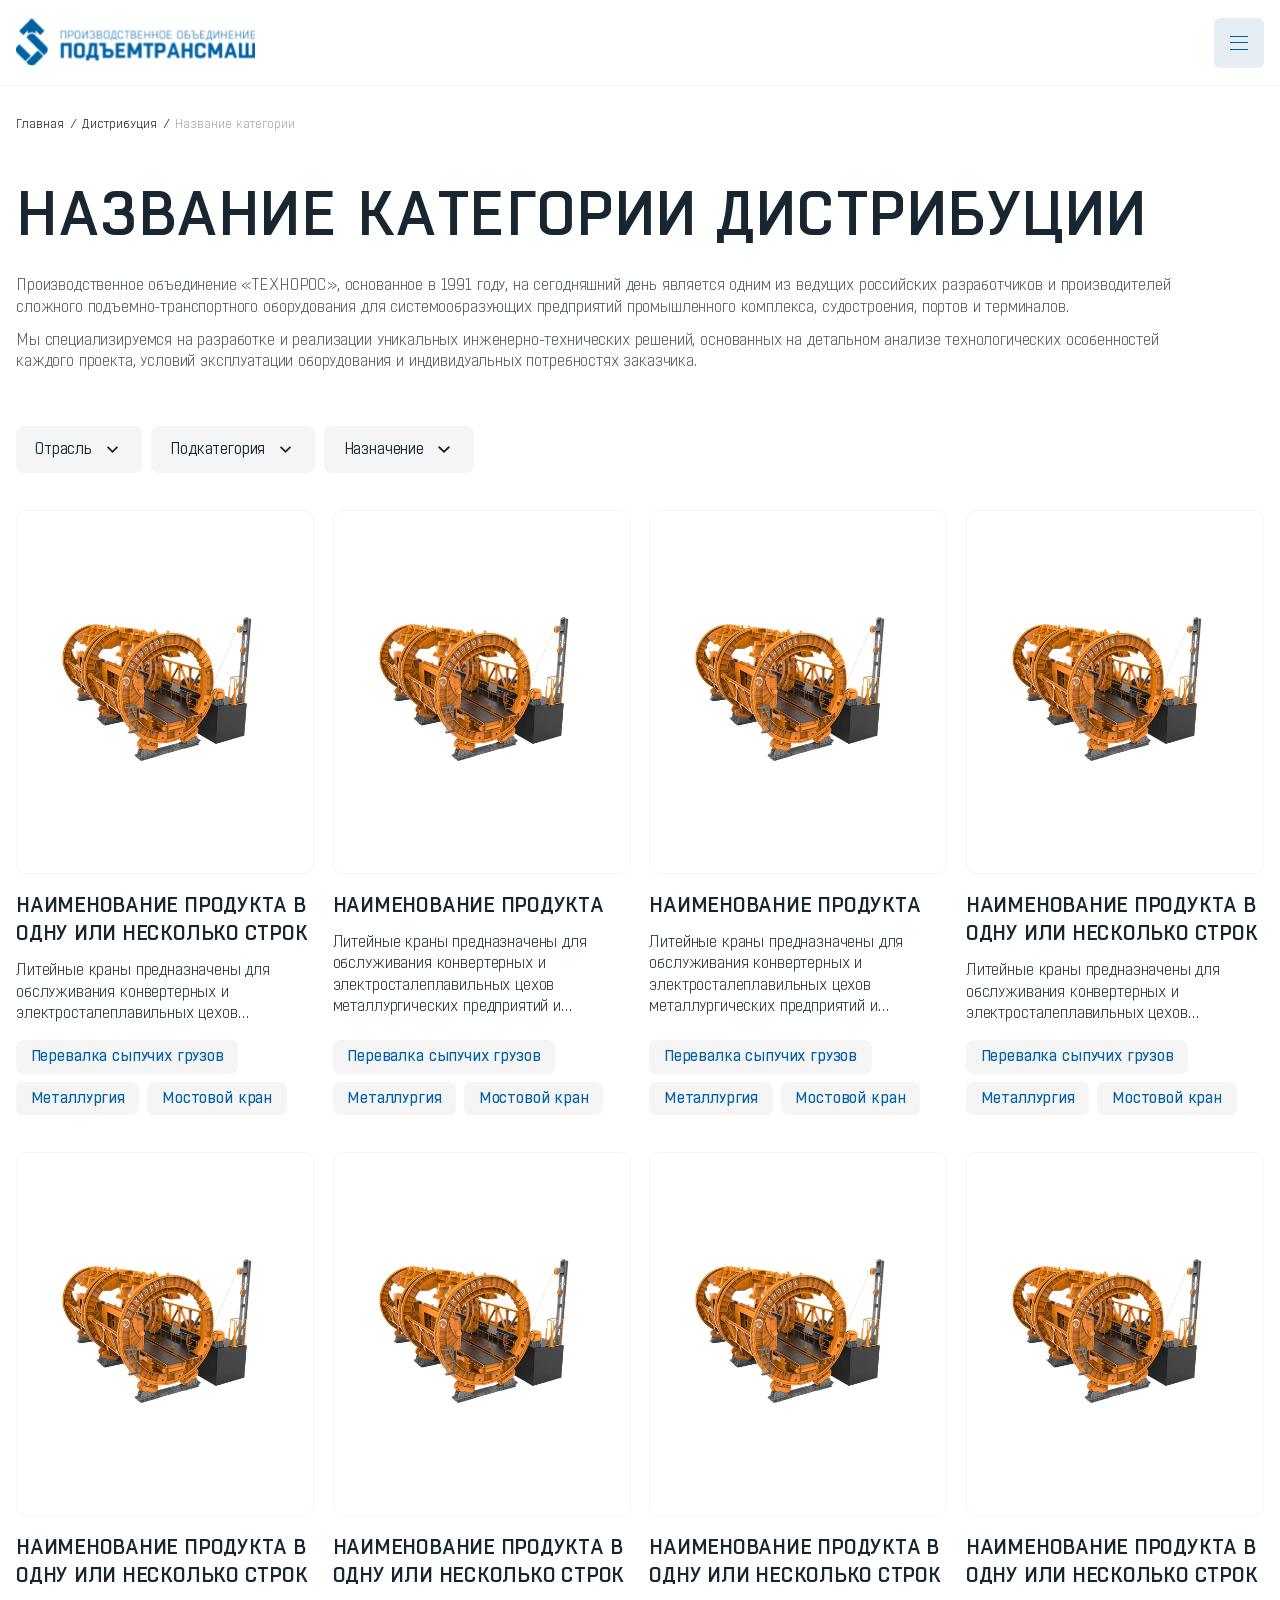
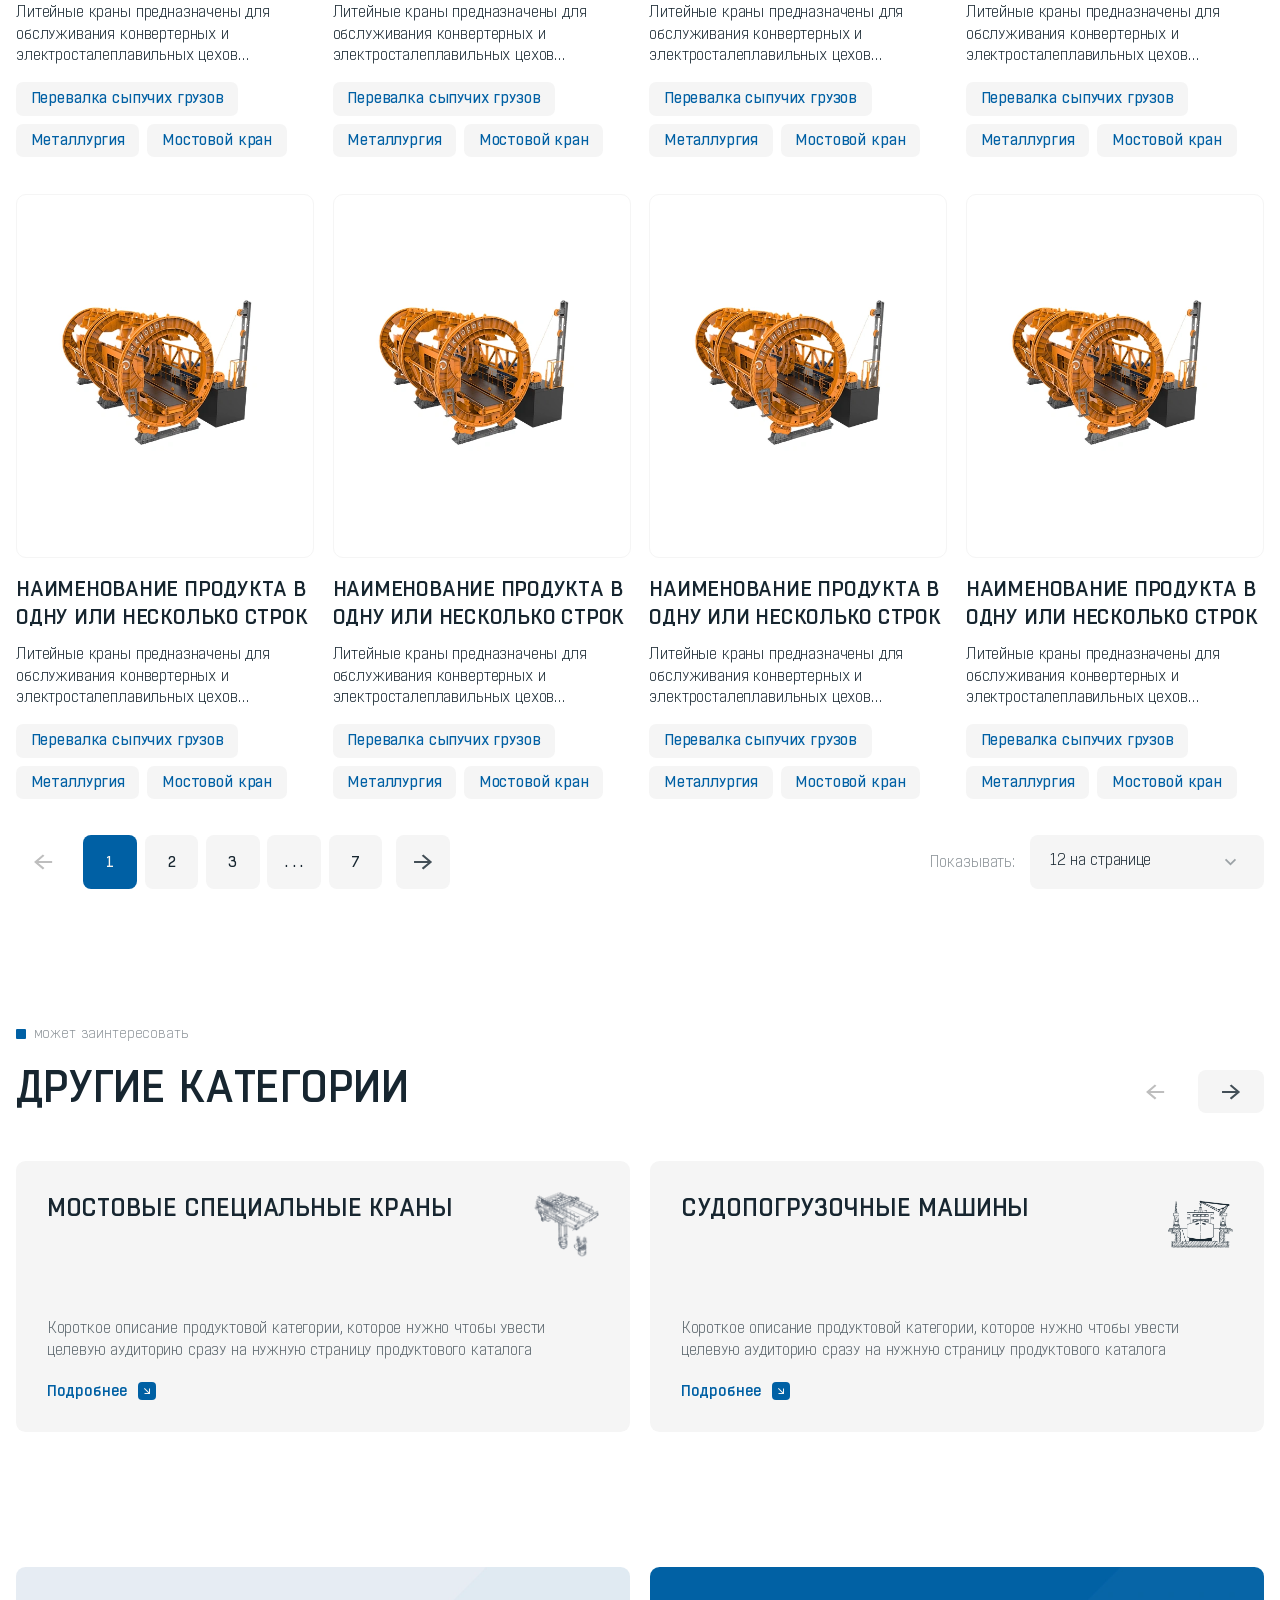
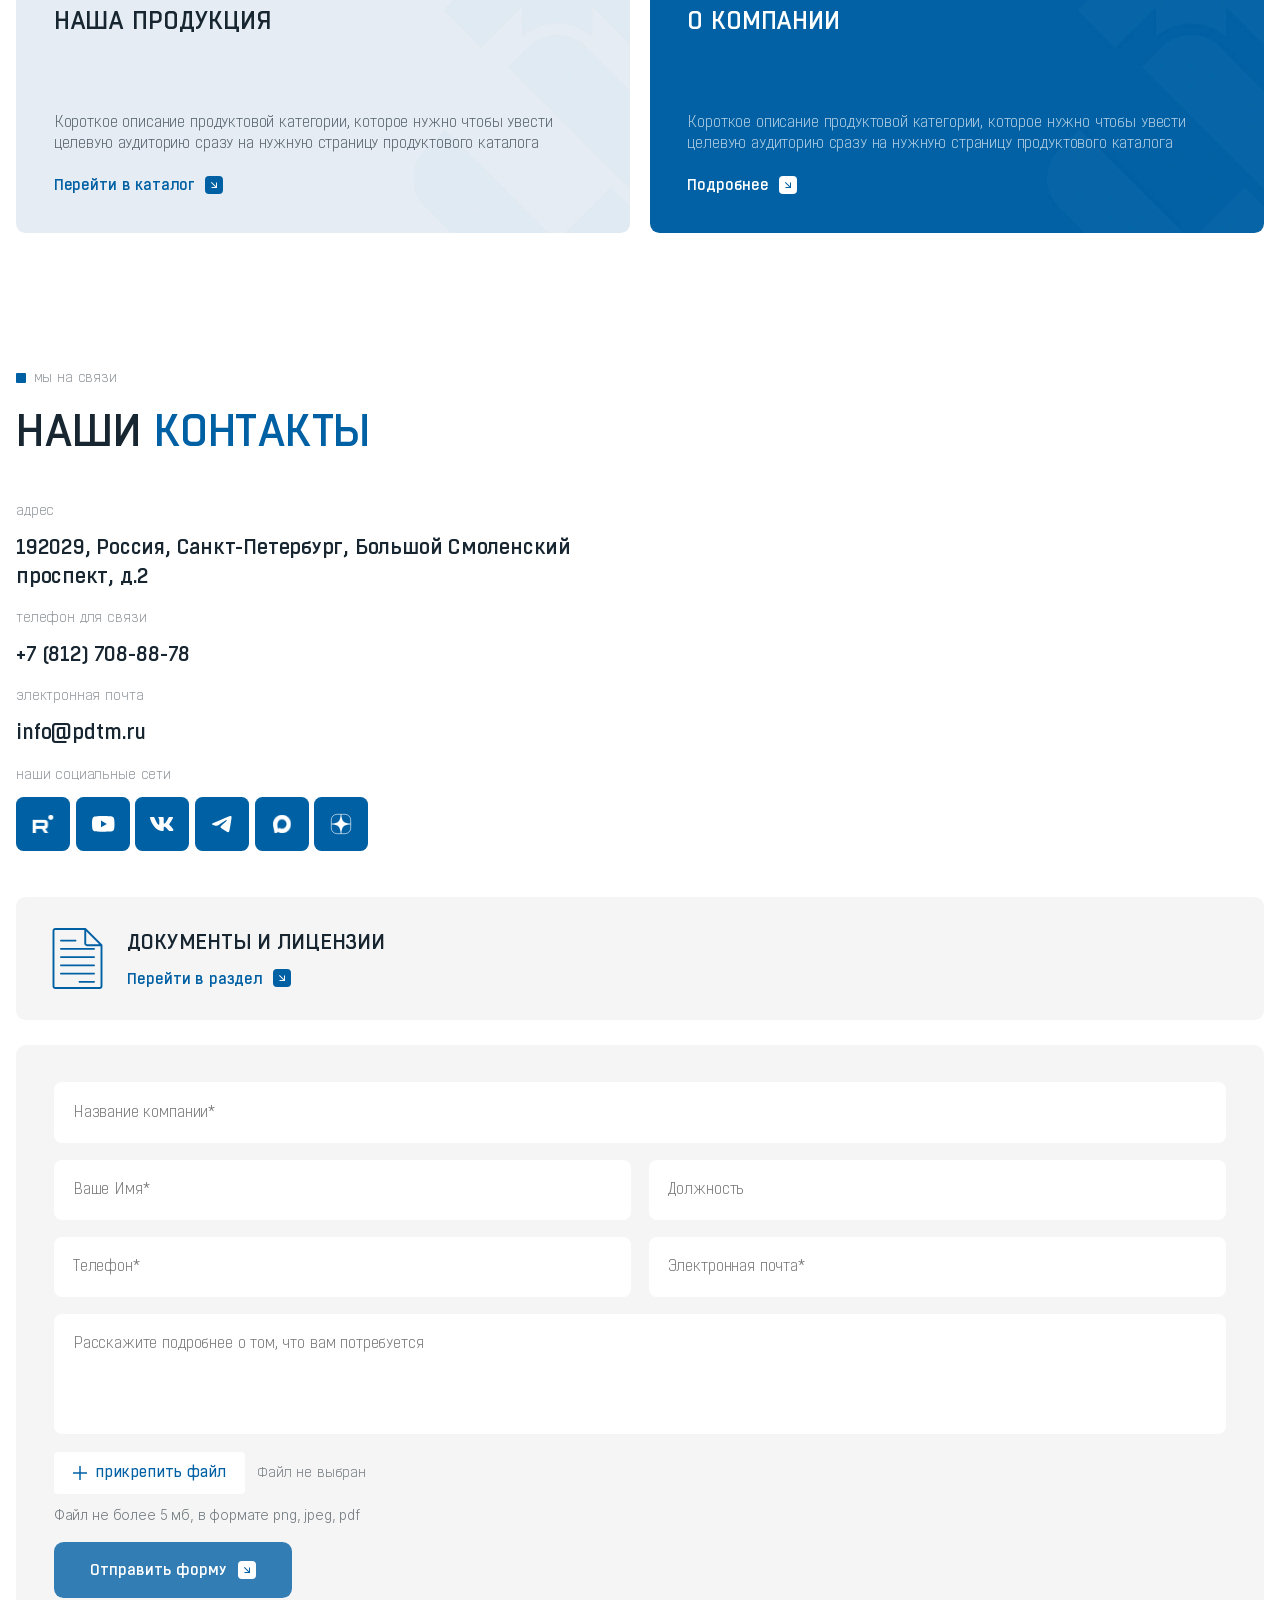
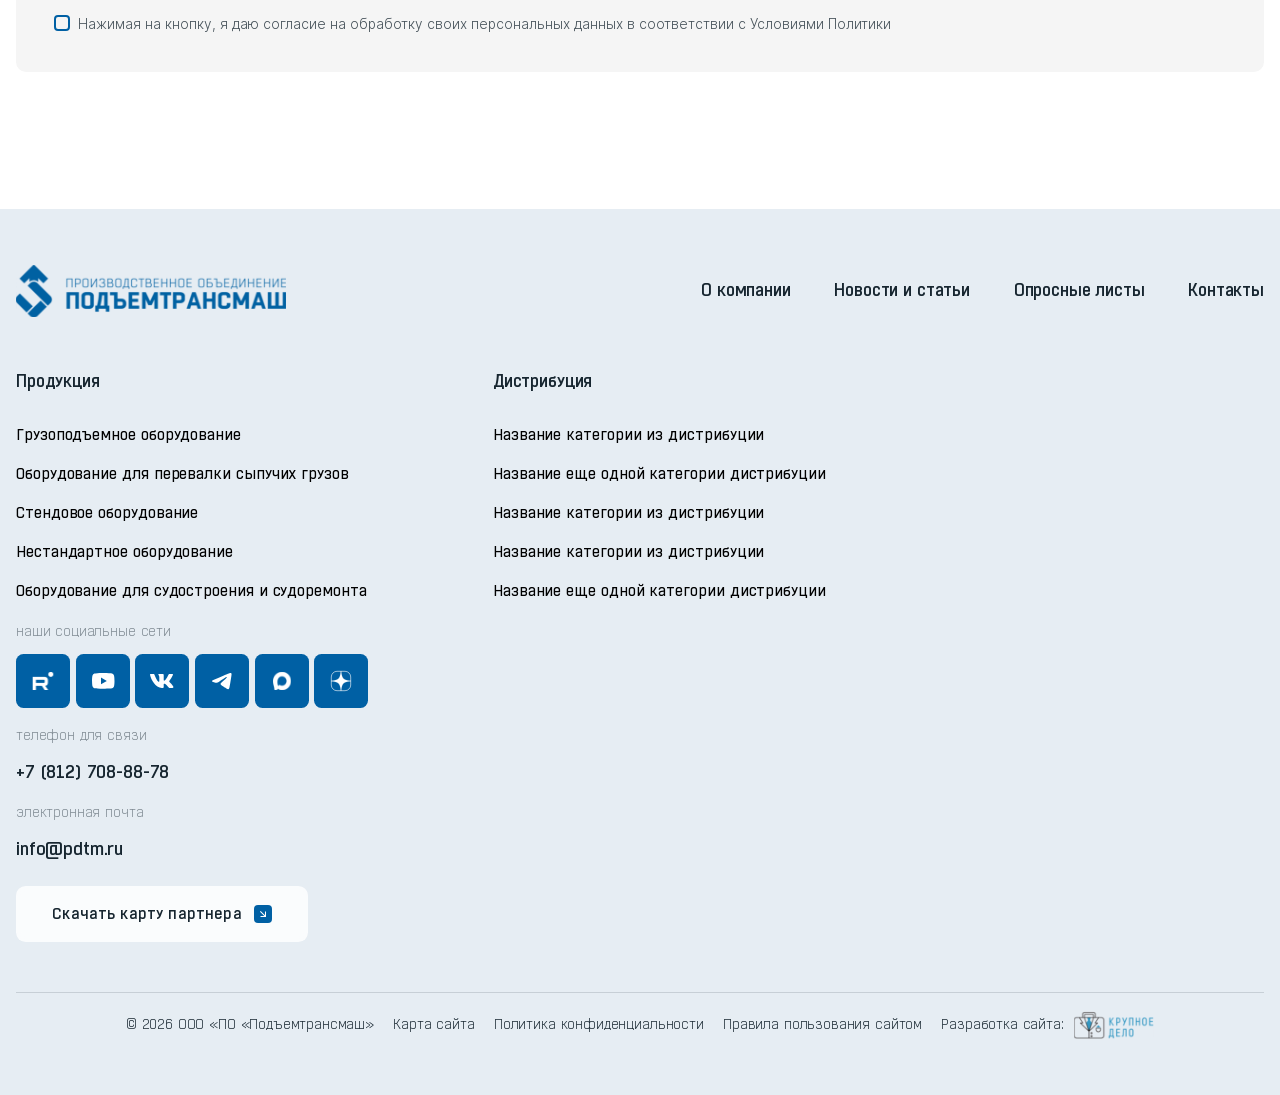
==== commit b1deeab3: "feat: add product-item page" ====
--- a/category-distribution.html
+++ b/category-distribution.html
@@ -133,7 +133,7 @@
                     <nav class="breadcrumbs-nav" aria-label="Хлебные крошки">
                         <ul class="breadcrumbs-list">
                             <li><a href="./index.html">Главная</a></li>
-                            <li><a href="./index.html">Дистрибуция</a></li>
+                            <li><a href="./distribution.html">Дистрибуция</a></li>
                             <li><span>Название категории</span></li>
                         </ul>
                     </nav>
@@ -753,7 +753,7 @@
             </section>
 
             <!-- Наши контакты -->
-            <section class="section">
+            <section class="section" id="contacts">
                 <div class="container">
                     <div class="grid-2">
                         <div class="contacts">
--- a/css/styles.css
+++ b/css/styles.css
@@ -1 +1 @@
-@media screen and (min-width: 1024px){.custom-select .choices[data-type*=select-one] .choices__inner:hover{border-color:var(--accent);color:var(--accent)}.custom-select .choices[data-type*=select-one]:hover::after{background-image:url("data:image/svg+xml;charset=UTF-8,%3csvg width='14' height='14' viewBox='0 0 14 14' fill='none' xmlns='http://www.w3.org/2000/svg'%3e%3cpath d='M6.99994 7.68324L9.88732 4.7959L10.7123 5.62085L6.99994 9.33319L3.28766 5.62085L4.11261 4.7959L6.99994 7.68324Z' fill='%230060A4' /%3e%3c/svg%3e")}.show-select .choices[data-type*=select-one] .choices__inner:hover{background-color:var(--background-1);border-color:rgba(0,0,0,0);color:var(--primary)}.base-button:hover i::after{-webkit-transform:translate(-50%, -50%) rotate(-45deg);transform:translate(-50%, -50%) rotate(-45deg)}.blue-button:hover{background-color:var(--accent)}.white-button:hover{background-color:var(--base-white)}.link:hover i::after{-webkit-transform:translate(-50%, -50%) rotate(-45deg);transform:translate(-50%, -50%) rotate(-45deg)}.hover-plask:not(.blue-hover-plask):hover{background:var(--base-white);color:var(--accent)}.hover-plask:not(.blue-hover-plask):hover i{background:var(--accent)}.hover-plask:not(.blue-hover-plask):hover i::after{background-image:url("data:image/svg+xml;charset=UTF-8,%3csvg width='12' height='12' viewBox='0 0 12 12' fill='none' xmlns='http://www.w3.org/2000/svg'%3e%3cpath d='M7.29472 8.0016L2.99142 3.69832L3.69853 2.99121L8.00182 7.2945V3.50162H9.00182V9.0016H3.50183V8.0016H7.29472Z' fill='%23F5F5F5' /%3e%3c/svg%3e")}.hover-plask.blue-hover-plask:hover{background-color:var(--accent)}.hover-plask:hover i::after{-webkit-transform:translate(-50%, -50%) rotate(-45deg);transform:translate(-50%, -50%) rotate(-45deg)}.product-slide:hover .hover-plask{opacity:1}.product-slide:hover .product-slide__image-back{opacity:1}.product:hover .hover-plask{opacity:1}.slider-button:hover{background:var(--background-4)}.slider-button:hover.slider-button--prev::after{background-image:url("data:image/svg+xml;charset=UTF-8,%3csvg width='28' height='24' viewBox='0 0 28 24' fill='none' xmlns='http://www.w3.org/2000/svg'%3e%3cpath d='M9.13313 13.0001L15.3911 18.3641L13.7412 19.7783L4.66666 12.0001L13.7412 4.222L15.3911 5.6362L9.13313 11.0001L23.3333 11.0001V13.0001L9.13313 13.0001Z' fill='%230060A4' /%3e%3c/svg%3e")}.slider-button:hover.slider-button--next::after{background-image:url("data:image/svg+xml;charset=UTF-8,%3csvg width='28' height='24' viewBox='0 0 28 24' fill='none' xmlns='http://www.w3.org/2000/svg'%3e%3cpath d='M18.8669 10.9999L12.6089 5.63589L14.2588 4.22168L23.3333 11.9999L14.2588 19.778L12.6089 18.3638L18.8669 12.9999H4.66666V10.9999H18.8669Z' fill='%230060A4' /%3e%3c/svg%3e")}.news-slide__content-title:hover{color:var(--accent)}.contacts-info a:hover{color:var(--accent)}.contacts-info__socials a:hover{background-color:var(--opacity-accent)}.block:not(.block-lg):hover,.block:has(.block-header__icon-black):hover{background-color:var(--accent);color:var(--base-white)}.block:not(.block-lg):hover .block-body__text,.block:has(.block-header__icon-black):hover .block-body__text{color:var(--opacity-white-70)}.block:not(.block-lg):hover .block-body__link,.block:has(.block-header__icon-black):hover .block-body__link{color:var(--base-white)}.block:not(.block-lg):hover .block-body__link i,.block:has(.block-header__icon-black):hover .block-body__link i{background-color:var(--base-white)}.block:not(.block-lg):hover .block-body__link i:after,.block:has(.block-header__icon-black):hover .block-body__link i:after{background-image:url("data:image/svg+xml;charset=UTF-8,%3csvg width='12' height='12' viewBox='0 0 12 12' fill='none' xmlns='http://www.w3.org/2000/svg'%3e%3cpath d='M7.29475 8.0016L2.99146 3.69832L3.69856 2.99121L8.00185 7.2945V3.50162H9.00185V9.0016H3.50187V8.0016H7.29475Z' fill='%230060A4' /%3e%3c/svg%3e")}.block:not(.block-lg):hover .block-header__icon-black,.block:has(.block-header__icon-black):hover .block-header__icon-black{opacity:0}.block:not(.block-lg):hover .block-header__icon-white,.block:has(.block-header__icon-black):hover .block-header__icon-white{opacity:1}.form-checkbox label:hover{color:var(--primary)}.form-checkbox label a:hover{color:var(--accent)}.form-file__btn:hover button{background-color:var(--accent);color:var(--base-white)}.form-file__btn:hover button::before{background-image:url("data:image/svg+xml;charset=UTF-8,%3csvg width='14' height='14' viewBox='0 0 14 14' fill='none' xmlns='http://www.w3.org/2000/svg'%3e%3cpath d='M7 0V14' stroke='white' stroke-width='1.5' /%3e%3cpath d='M0 7L14 7' stroke='white' stroke-width='1.5' /%3e%3c/svg%3e")}.breadcrumbs-list a:hover{color:var(--accent)}.document:hover{background-color:var(--accent);color:var(--base-white)}.document:hover .document-icon img{-webkit-filter:brightness(0) invert(1);filter:brightness(0) invert(1)}.gslide-custom-close:hover{background-color:var(--background-1)}.certificate:hover{background-color:var(--accent)}.certificate:hover .certificate-content__title{color:var(--base-white)}.certificate:hover .certificate-content__list{color:var(--opacity-white-70)}.tabs-item:hover{background-color:var(--background-2)}.option-dropdown__body label:hover{color:var(--accent)}.option-dropdown__body label:hover::before{border-color:var(--accent)}.option-select:hover{background-color:var(--background-2)}.option-select:hover::after{background-image:url("data:image/svg+xml;charset=UTF-8,%3csvg width='22' height='22' viewBox='0 0 22 22' fill='none' xmlns='http://www.w3.org/2000/svg'%3e%3cpath d='M10.9998 12.0739L15.5372 7.53662L16.8335 8.83298L10.9998 14.6667L5.16626 8.83298L6.46262 7.53662L10.9998 12.0739Z' fill='%230060A4' /%3e%3c/svg%3e")}.pagination-link:not([disabled]):hover{background-color:var(--background-4);color:var(--accent)}.pagination-link:not([disabled]):hover.pagination-link--prev:before{background-image:url("data:image/svg+xml;charset=UTF-8,%3csvg width='28' height='24' viewBox='0 0 28 24' fill='none' xmlns='http://www.w3.org/2000/svg'%3e%3cpath d='M9.1333 12.9999L15.3913 18.3639L13.7414 19.7781L4.66683 11.9999L13.7414 4.22176L15.3913 5.63596L9.1333 10.9999L23.3335 10.9999V12.9999L9.1333 12.9999Z' fill='%230060A4' /%3e%3c/svg%3e")}.pagination-link:not([disabled]):hover.pagination-link--next:before{background-image:url("data:image/svg+xml;charset=UTF-8,%3csvg width='28' height='24' viewBox='0 0 28 24' fill='none' xmlns='http://www.w3.org/2000/svg'%3e%3cpath d='M18.8667 10.9999L12.6087 5.63589L14.2586 4.22168L23.3332 11.9999L14.2586 19.778L12.6087 18.3638L18.8667 12.9999H4.6665V10.9999H18.8667Z' fill='%230060A4' /%3e%3c/svg%3e")}.option-dropdown:has(input:checked) .option-dropdown__button:hover{background-color:var(--opacity-accent)}}@media screen and (max-width: 1023px){.product-slide:active .product-slide__info-title{color:var(--accent)}.product-title:active{color:var(--accent)}}body,html{font-family:var(--font-family);font-weight:300;font-size:calc(14px + 2*(min(100vw,1561px) - 360px)/1201);line-height:138%;letter-spacing:-0.01em;background-color:var(--base-white);color:var(--primary);overflow-x:hidden}body.no-scroll,html.no-scroll{overflow:hidden;height:100vh}.container{max-width:1593px;margin-left:auto;margin-right:auto;padding-left:16px;padding-right:16px}.visually-hidden{position:absolute;width:1px;height:1px;margin:-1px;border:0;padding:0;clip:rect(0 0 0 0);clip-path:inset(100%);overflow:hidden;white-space:nowrap}.base-button{backdrop-filter:blur(4px);padding-top:calc(14px + 4*(min(100vw,1561px) - 360px)/1201);padding-bottom:calc(14px + 4*(min(100vw,1561px) - 360px)/1201);padding-left:calc(24px + 16*(min(100vw,1561px) - 360px)/1201);padding-right:calc(24px + 16*(min(100vw,1561px) - 360px)/1201);font-weight:500;letter-spacing:.01rem;border-radius:calc(8px + 2*(min(100vw,1561px) - 360px)/1201);max-width:-webkit-max-content;max-width:-moz-max-content;max-width:max-content;display:-webkit-box;display:-ms-flexbox;display:flex;-webkit-box-align:center;-ms-flex-align:center;align-items:center;-webkit-box-pack:center;-ms-flex-pack:center;justify-content:center;gap:12px;white-space:nowrap;-webkit-transition:background-color .15s ease;transition:background-color .15s ease}.base-button i{position:relative;display:inline-block;width:18px;height:18px;border-radius:4px;padding:3px;-ms-flex-negative:0;flex-shrink:0}.base-button i:after{content:"";position:absolute;top:50%;left:50%;-webkit-transform:translate(-50%, -50%);transform:translate(-50%, -50%);width:12px;height:12px;background-size:cover;background-position:center;background-repeat:no-repeat;-webkit-transform-origin:center;transform-origin:center;-webkit-transition:-webkit-transform .3s ease;transition:-webkit-transform .3s ease;transition:transform .3s ease;transition:transform .3s ease, -webkit-transform .3s ease}.base-button:active i::after{-webkit-transform:translate(-50%, -50%) rotate(-45deg);transform:translate(-50%, -50%) rotate(-45deg)}.blue-button{background:var(--opacity-accent);color:var(--base-white)}.blue-button i{background-color:var(--base-white)}.blue-button i::after{background-image:url("data:image/svg+xml;charset=UTF-8,%3csvg width='12' height='12' viewBox='0 0 12 12' fill='none' xmlns='http://www.w3.org/2000/svg'%3e%3cpath d='M7.29475 8.00166L2.99146 3.69838L3.69856 2.99127L8.00185 7.29456V3.50168H9.00185V9.00166H3.50187V8.00166H7.29475Z' fill='%230060A4' /%3e%3c/svg%3e")}.blue-button:active{background-color:var(--accent)}.white-button{background:var(--opacity-white-80);color:var(--primary)}.white-button i{background-color:var(--accent)}.white-button i::after{background-image:url("data:image/svg+xml;charset=UTF-8,%3csvg width='12' height='12' viewBox='0 0 12 12' fill='none' xmlns='http://www.w3.org/2000/svg'%3e%3cpath d='M7.29475 8.0016L2.99146 3.69832L3.69856 2.99121L8.00185 7.2945V3.50162H9.00185V9.0016H3.50187V8.0016H7.29475Z' fill='white' /%3e%3c/svg%3e")}.white-button:active{background-color:var(--base-white)}.main{padding-top:calc(82px + 2*(min(100vw,1561px) - 360px)/1201)}.section{padding-top:calc(33px + 45*(min(100vw,1561px) - 360px)/1201);padding-bottom:calc(33px + 45*(min(100vw,1561px) - 360px)/1201)}.section.section-top{padding-top:calc(33px + 116*(min(100vw,1561px) - 360px)/1201)}.breadcrumbs+.section{padding-top:0}.section-background{background-position:center;background-size:cover;background-repeat:no-repeat;margin-top:calc(35px + 47*(min(100vw,1561px) - 360px)/1201);margin-bottom:calc(35px + 47*(min(100vw,1561px) - 360px)/1201);padding-top:calc(67px + 88*(min(100vw,1561px) - 360px)/1201);padding-bottom:calc(70px + 90*(min(100vw,1561px) - 360px)/1201)}.subtitle{display:-webkit-box;display:-ms-flexbox;display:flex;-webkit-box-align:center;-ms-flex-align:center;align-items:center;max-height:-webkit-max-content;max-height:-moz-max-content;max-height:max-content;font-size:calc(13px + 1*(min(100vw,1561px) - 360px)/1201);line-height:143%;color:var(--opacity-primary-50)}.subtitle::before{content:"";display:inline-block;width:calc(8px + 2*(min(100vw,1561px) - 360px)/1201);height:calc(8px + 2*(min(100vw,1561px) - 360px)/1201);margin-right:8px;border-radius:1px;background-color:var(--accent)}h1,.title-1{font-weight:500;font-size:calc(42px + 28*(min(100vw,1561px) - 360px)/1201);line-height:109%;text-transform:uppercase;letter-spacing:-0.03rem}h2,.title-2{font-weight:500;font-size:calc(32px + 16*(min(100vw,1561px) - 360px)/1201);line-height:117%;text-transform:uppercase;letter-spacing:-0.03rem}h2 strong,.title-2 strong{color:var(--accent)}h3,.title-3{font-weight:500;font-size:calc(20px + 6*(min(100vw,1561px) - 360px)/1201);line-height:131%;text-transform:uppercase}h4,.title-4{font-weight:500;font-size:calc(17px + 5*(min(100vw,1561px) - 360px)/1201);line-height:136%;text-transform:uppercase;letter-spacing:-0.015rem}.page-title{margin-bottom:calc(30px + 30*(min(100vw,1561px) - 360px)/1201);max-width:910px}.title-grid{display:grid;grid-template-columns:auto 1033px;gap:11px}.title-grid .subtitle{padding-top:calc(0px + 8*(min(100vw,1561px) - 360px)/1201);padding-bottom:calc(0px + 8*(min(100vw,1561px) - 360px)/1201)}.title-container{margin-bottom:calc(30px + 24*(min(100vw,1561px) - 360px)/1201)}.title-row{display:-webkit-box;display:-ms-flexbox;display:flex;-webkit-box-align:end;-ms-flex-align:end;align-items:flex-end;-webkit-box-pack:justify;-ms-flex-pack:justify;justify-content:space-between;gap:calc(16px + 4*(min(100vw,1561px) - 360px)/1201)}.title-column{display:-webkit-box;display:-ms-flexbox;display:flex;-webkit-box-orient:vertical;-webkit-box-direction:normal;-ms-flex-direction:column;flex-direction:column;gap:calc(16px + 2*(min(100vw,1561px) - 360px)/1201)}.link{font-weight:500;color:var(--accent);display:-webkit-box;display:-ms-flexbox;display:flex;-webkit-box-align:center;-ms-flex-align:center;align-items:center;gap:10px}.link i{display:inline-block;border-radius:4px;padding:3px;width:18px;height:18px;background:var(--accent);position:relative}.link i::after{content:"";position:absolute;top:50%;left:50%;-webkit-transform:translate(-50%, -50%);transform:translate(-50%, -50%);-webkit-transform-origin:center;transform-origin:center;background-size:cover;background-position:center;background-repeat:no-repeat;background-image:url("data:image/svg+xml;charset=UTF-8,%3csvg width='12' height='12' viewBox='0 0 12 12' fill='none' xmlns='http://www.w3.org/2000/svg'%3e%3cpath d='M7.29472 8.0016L2.99142 3.69832L3.69853 2.99121L8.00182 7.2945V3.50162H9.00182V9.0016H3.50183V8.0016H7.29472Z' fill='%23F5F5F5' /%3e%3c/svg%3e");width:12px;height:12px;-webkit-transition:-webkit-transform .3s ease;transition:-webkit-transform .3s ease;transition:transform .3s ease;transition:transform .3s ease, -webkit-transform .3s ease}.link:active i::after{-webkit-transform:translate(-50%, -50%) rotate(-45deg);transform:translate(-50%, -50%) rotate(-45deg)}.slider .swiper-slide{max-width:-webkit-max-content !important;max-width:-moz-max-content !important;max-width:max-content !important;height:auto}.slider-visible{overflow:visible}.slider-buttons{display:-webkit-box;display:-ms-flexbox;display:flex;-webkit-box-align:center;-ms-flex-align:center;align-items:center;gap:10px}.slider-button{position:relative;border-radius:8px;width:calc(40px + 34*(min(100vw,1561px) - 360px)/1201);height:calc(40px + 4*(min(100vw,1561px) - 360px)/1201);display:-webkit-box;display:-ms-flexbox;display:flex;-webkit-box-align:center;-ms-flex-align:center;align-items:center;-webkit-box-pack:center;-ms-flex-pack:center;justify-content:center;background:var(--background-1);-webkit-transition:background-color .15s ease;transition:background-color .15s ease}.slider-button::after{content:"";position:absolute;top:50%;left:50%;-webkit-transform:translate(-50%, -50%);transform:translate(-50%, -50%);background-position:center;background-size:cover;background-repeat:no-repeat;width:calc(23px + 5*(min(100vw,1561px) - 360px)/1201);height:calc(20px + 4*(min(100vw,1561px) - 360px)/1201);-webkit-transition:background-image .15s ease;transition:background-image .15s ease}.slider-button.slider-button--prev::after{background-image:url("data:image/svg+xml;charset=UTF-8,%3csvg width='28' height='24' viewBox='0 0 28 24' fill='none' xmlns='http://www.w3.org/2000/svg'%3e%3cg opacity='0.8'%3e%3cpath d='M9.13313 13.0001L15.3911 18.3641L13.7412 19.7783L4.66666 12.0001L13.7412 4.222L15.3911 5.6362L9.13313 11.0001L23.3333 11.0001V13.0001L9.13313 13.0001Z' fill='%23172630' /%3e%3c/g%3e%3c/svg%3e")}.slider-button.slider-button--next::after{background-image:url("data:image/svg+xml;charset=UTF-8,%3csvg width='28' height='24' viewBox='0 0 28 24' fill='none' xmlns='http://www.w3.org/2000/svg'%3e%3cg opacity='0.8'%3e%3cpath d='M18.8669 10.9999L12.6089 5.63589L14.2588 4.22168L23.3333 11.9999L14.2588 19.778L12.6089 18.3638L18.8669 12.9999H4.66666V10.9999H18.8669Z' fill='%23172630' /%3e%3c/g%3e%3c/svg%3e")}.slider-button.swiper-button-disabled{background-color:var(--base-white)}.slider-button.swiper-button-disabled.slider-button--prev::after{background-image:url("data:image/svg+xml;charset=UTF-8,%3csvg width='28' height='24' viewBox='0 0 28 24' fill='none' xmlns='http://www.w3.org/2000/svg'%3e%3cpath d='M9.13313 13.0001L15.3911 18.3641L13.7412 19.7783L4.66666 12.0001L13.7412 4.222L15.3911 5.6362L9.13313 11.0001L23.3333 11.0001V13.0001L9.13313 13.0001Z' fill='%23BEBEBE' /%3e%3c/svg%3e")}.slider-button.swiper-button-disabled.slider-button--next::after{background-image:url("data:image/svg+xml;charset=UTF-8,%3csvg width='28' height='24' viewBox='0 0 28 24' fill='none' xmlns='http://www.w3.org/2000/svg'%3e%3cpath d='M18.8669 10.9999L12.6089 5.63589L14.2588 4.22168L23.3333 11.9999L14.2588 19.778L12.6089 18.3638L18.8669 12.9999H4.66666V10.9999H18.8669Z' fill='%23BEBEBE' /%3e%3c/svg%3e")}.slider-button:not(.swiper-button-disabled):active{background:var(--accent)}.slider-button:not(.swiper-button-disabled):active.slider-button--prev::after{background-image:url("data:image/svg+xml;charset=UTF-8,%3csvg width='28' height='24' viewBox='0 0 28 24' fill='none' xmlns='http://www.w3.org/2000/svg'%3e%3cpath d='M9.13313 13.0001L15.3911 18.3641L13.7412 19.7783L4.66666 12.0001L13.7412 4.222L15.3911 5.6362L9.13313 11.0001L23.3333 11.0001V13.0001L9.13313 13.0001Z' fill='white' /%3e%3c/svg%3e")}.slider-button:not(.swiper-button-disabled):active.slider-button--next::after{background-image:url("data:image/svg+xml;charset=UTF-8,%3csvg width='28' height='24' viewBox='0 0 28 24' fill='none' xmlns='http://www.w3.org/2000/svg'%3e%3cpath d='M18.8669 10.9999L12.6089 5.63589L14.2588 4.22168L23.3333 11.9999L14.2588 19.778L12.6089 18.3638L18.8669 12.9999H4.66666V10.9999H18.8669Z' fill='white' /%3e%3c/svg%3e")}.slider-button.swiper-button-lock{display:none}.content-small{max-width:1034px}.content-large{max-width:1165px}.content-text{display:-webkit-box;display:-ms-flexbox;display:flex;-webkit-box-orient:vertical;-webkit-box-direction:normal;-ms-flex-direction:column;flex-direction:column;gap:calc(16px + 4*(min(100vw,1561px) - 360px)/1201);color:var(--opacity-primary-80)}.content-text strong{font-weight:400;font-size:calc(17px + 5*(min(100vw,1561px) - 360px)/1201);line-height:127%;letter-spacing:-0.013rem;color:var(--primary)}.content-text__link{margin-top:calc(8px + 2*(min(100vw,1561px) - 360px)/1201)}.content-grid{display:grid;grid-template-columns:auto 1033px;gap:11px}.content{color:var(--opacity-primary-80)}.content p+p{padding-top:11.5px}.content-page{display:-webkit-box;display:-ms-flexbox;display:flex;-webkit-box-orient:vertical;-webkit-box-direction:normal;-ms-flex-direction:column;flex-direction:column;gap:calc(20px + 10*(min(100vw,1561px) - 360px)/1201);margin-bottom:calc(30px + 30*(min(100vw,1561px) - 360px)/1201)}.grid-2{display:grid;grid-template-columns:repeat(2, 1fr);gap:calc(40px + -20*(min(100vw,1561px) - 360px)/1201)}.custom-grid{gap:calc(12px + 8*(min(100vw,1561px) - 360px)/1201)}.hover-plask{position:absolute;bottom:calc(16px + 4*(min(100vw,1561px) - 360px)/1201);right:calc(16px + 4*(min(100vw,1561px) - 360px)/1201);padding:calc(12px + 6*(min(100vw,1561px) - 360px)/1201);font-weight:500;min-width:calc(200px + 48*(min(100vw,1561px) - 360px)/1201);backdrop-filter:blur(4px);background:var(--opacity-white-20);display:-webkit-box;display:-ms-flexbox;display:flex;-webkit-box-align:center;-ms-flex-align:center;align-items:center;-webkit-box-pack:center;-ms-flex-pack:center;justify-content:center;gap:calc(10px + 2*(min(100vw,1561px) - 360px)/1201);border-radius:calc(8px + 2*(min(100vw,1561px) - 360px)/1201);color:var(--base-white);opacity:0;-webkit-transition:color .15s ease,background-color .15s ease,opacity .15s ease;transition:color .15s ease,background-color .15s ease,opacity .15s ease}.hover-plask i{position:relative;display:inline-block;width:18px;height:18px;border-radius:4px;padding:3px;-ms-flex-negative:0;flex-shrink:0;background-color:var(--base-white);-webkit-transition:background-color .15s ease;transition:background-color .15s ease}.hover-plask i:after{content:"";position:absolute;top:50%;left:50%;-webkit-transform:translate(-50%, -50%);transform:translate(-50%, -50%);width:12px;height:12px;background-size:cover;background-position:center;background-repeat:no-repeat;-webkit-transform-origin:center;transform-origin:center;background-image:url("data:image/svg+xml;charset=UTF-8,%3csvg width='12' height='12' viewBox='0 0 12 12' fill='none' xmlns='http://www.w3.org/2000/svg'%3e%3cpath d='M7.29475 8.0016L2.99146 3.69832L3.69856 2.99121L8.00185 7.2945V3.50162H9.00185V9.0016H3.50187V8.0016H7.29475Z' fill='%230060A4' /%3e%3c/svg%3e");-webkit-transition:-webkit-transform .3s ease;transition:-webkit-transform .3s ease;transition:transform .3s ease;transition:transform .3s ease, -webkit-transform .3s ease}.hover-plask:not(.blue-hover-plask):active{background:var(--base-white);color:var(--accent)}.hover-plask:not(.blue-hover-plask):active i{background:var(--accent)}.hover-plask:not(.blue-hover-plask):active i::after{background-image:url("data:image/svg+xml;charset=UTF-8,%3csvg width='12' height='12' viewBox='0 0 12 12' fill='none' xmlns='http://www.w3.org/2000/svg'%3e%3cpath d='M7.29472 8.0016L2.99142 3.69832L3.69853 2.99121L8.00182 7.2945V3.50162H9.00182V9.0016H3.50183V8.0016H7.29472Z' fill='%23F5F5F5' /%3e%3c/svg%3e")}.hover-plask.blue-hover-plask:active{background-color:var(--accent)}.hover-plask:active i::after{-webkit-transform:translate(-50%, -50%) rotate(-45deg);transform:translate(-50%, -50%) rotate(-45deg)}.hover-plask.blue-hover-plask{background-color:var(--opacity-accent)}.tags{display:-webkit-box;display:-ms-flexbox;display:flex;-webkit-box-align:center;-ms-flex-align:center;align-items:center;-ms-flex-wrap:wrap;flex-wrap:wrap;gap:calc(6px + 2*(min(100vw,1561px) - 360px)/1201);margin-top:auto}.tags li{font-weight:400;font-size:calc(14px + 2*(min(100vw,1561px) - 360px)/1201);line-height:138%;letter-spacing:-0.003rem;color:var(--accent);padding-top:6px;padding-bottom:6px;padding-left:calc(10px + 8*(min(100vw,1561px) - 360px)/1201);padding-right:calc(10px + 8*(min(100vw,1561px) - 360px)/1201);border-radius:calc(4px + 4*(min(100vw,1561px) - 360px)/1201);background:var(--background-1)}.tags li:has(address){color:var(--base-white);background-color:var(--accent)}.tags li address{display:-webkit-box;display:-ms-flexbox;display:flex;-webkit-box-align:center;-ms-flex-align:center;align-items:center;gap:calc(10px + -0.5*(min(100vw,1561px) - 360px)/1201)}.tags li address::before{content:"";background-image:url("data:image/svg+xml;charset=UTF-8,%3csvg width='20' height='20' viewBox='0 0 20 20' fill='none' xmlns='http://www.w3.org/2000/svg'%3e%3cpath d='M15.3033 14.4701L10 19.7733L4.6967 14.4701C1.76777 11.5411 1.76777 6.79238 4.6967 3.86345C7.62563 0.934515 12.3743 0.934515 15.3033 3.86345C18.2322 6.79238 18.2322 11.5411 15.3033 14.4701ZM10 10.8334C10.9205 10.8334 11.6667 10.0872 11.6667 9.16675C11.6667 8.24627 10.9205 7.50008 10 7.50008C9.0795 7.50008 8.33333 8.24627 8.33333 9.16675C8.33333 10.0872 9.0795 10.8334 10 10.8334Z' fill='white' /%3e%3c/svg%3e");background-position:center;background-size:cover;background-repeat:no-repeat;width:calc(18px + 2*(min(100vw,1561px) - 360px)/1201);height:calc(18px + 2*(min(100vw,1561px) - 360px)/1201);display:inline-block}.row{display:-webkit-box;display:-ms-flexbox;display:flex;-webkit-box-align:center;-ms-flex-align:center;align-items:center;-webkit-box-pack:justify;-ms-flex-pack:justify;justify-content:space-between;gap:calc(12px + 8*(min(100vw,1561px) - 360px)/1201);margin-top:calc(24px + 16*(min(100vw,1561px) - 360px)/1201)}.hidden-scroll{overflow:auto;scrollbar-width:none !important;-ms-overflow-style:none !important}.hidden-scroll::-webkit-scrollbar{width:0 !important;height:0 !important;background:rgba(0,0,0,0) !important;display:none !important}.hidden-scroll::-webkit-scrollbar-thumb{background:rgba(0,0,0,0) !important}.hidden-scroll::-webkit-scrollbar-track{background:rgba(0,0,0,0) !important}.hidden-scroll::-webkit-scrollbar-corner{background:rgba(0,0,0,0) !important}.hidden-scroll::-webkit-scrollbar-button{display:none !important}.custom-select .choices__list.choices__list--single{padding:0}.custom-select .choices[data-type*=select-one] .choices__inner{padding-top:calc(11px + 1*(min(100vw,1561px) - 360px)/1201);padding-bottom:calc(11px + 1*(min(100vw,1561px) - 360px)/1201);padding-left:calc(21.5px + -1.5*(min(100vw,1561px) - 360px)/1201);padding-right:calc(41.5px + -1.5*(min(100vw,1561px) - 360px)/1201);background-color:var(--base-white);border:1px solid var(--background-1);border-radius:8px;height:calc(44px + 4*(min(100vw,1561px) - 360px)/1201);-webkit-transition:border-color .15s ease,color .15s ease;transition:border-color .15s ease,color .15s ease}.custom-select .choices[data-type*=select-one] .choices__inner:active{border-color:var(--accent);color:var(--accent)}.custom-select .choices[data-type*=select-one]::after{border:none;background-image:url("data:image/svg+xml;charset=UTF-8,%3csvg width='14' height='14' viewBox='0 0 14 14' fill='none' xmlns='http://www.w3.org/2000/svg'%3e%3cg opacity='0.4'%3e%3cpath d='M7 7.68329L9.88738 4.79596L10.7123 5.62091L7 9.33325L3.28772 5.62091L4.11268 4.79596L7 7.68329Z' fill='%23172630' /%3e%3c/g%3e%3c/svg%3e");background-position:center;background-size:cover;background-repeat:no-repeat;width:14px;height:14px;margin-top:0;-webkit-transform:translateY(-50%);transform:translateY(-50%);right:calc(24px + -4*(min(100vw,1561px) - 360px)/1201);-webkit-transition:-webkit-transform .15s ease;transition:-webkit-transform .15s ease;transition:transform .15s ease;transition:transform .15s ease, -webkit-transform .15s ease}.custom-select .choices[data-type*=select-one]:active::after{background-image:url("data:image/svg+xml;charset=UTF-8,%3csvg width='14' height='14' viewBox='0 0 14 14' fill='none' xmlns='http://www.w3.org/2000/svg'%3e%3cpath d='M6.99994 7.68324L9.88732 4.7959L10.7123 5.62085L6.99994 9.33319L3.28766 5.62085L4.11261 4.7959L6.99994 7.68324Z' fill='%230060A4' /%3e%3c/svg%3e")}.custom-select .choices[data-type*=select-one].is-open::after{-webkit-transform:translateY(-50%) rotate(180deg);transform:translateY(-50%) rotate(180deg);background-image:url("data:image/svg+xml;charset=UTF-8,%3csvg width='14' height='14' viewBox='0 0 14 14' fill='none' xmlns='http://www.w3.org/2000/svg'%3e%3cpath d='M6.99994 7.68324L9.88732 4.7959L10.7123 5.62085L6.99994 9.33319L3.28766 5.62085L4.11261 4.7959L6.99994 7.68324Z' fill='%230060A4' /%3e%3c/svg%3e")}.custom-select .choices__list--dropdown,.custom-select .choices__list[aria-expanded]{background:var(--base-white);border:1px solid var(--background-1);border-radius:8px;padding:calc(4px + 4*(min(100vw,1561px) - 360px)/1201);margin-top:0px;top:104%}.custom-select.mobile-lang .choices__list--dropdown,.custom-select.mobile-lang .choices__list[aria-expanded]{bottom:104%;top:auto}.custom-select .choices__list--dropdown .choices__item,.custom-select .choices__list[aria-expanded] .choices__item{border-radius:8px}.custom-select .choices__list--dropdown .choices__item--selectable.is-highlighted,.custom-select .choices__list[aria-expanded] .choices__item--selectable.is-highlighted{background-color:var(--background-1)}.custom-select .choices__item.choices__item--selectable{font-weight:300;font-size:calc(14px + 2*(min(100vw,1561px) - 360px)/1201);line-height:138%;letter-spacing:-0.01em}.show-select{width:234px}.show-select .choices[data-type*=select-one] .choices__inner{background-color:var(--background-1)}.show-select .choices[data-type*=select-one] .choices__inner:active{background-color:var(--background-1);border-color:rgba(0,0,0,0);color:var(--primary)}.show-select .choices[data-type*=select-one] .choices__inner{padding-top:calc(10px + 6*(min(100vw,1561px) - 360px)/1201);padding-bottom:calc(10px + 6*(min(100vw,1561px) - 360px)/1201);border:none;height:calc(40px + 18*(min(100vw,1561px) - 360px)/1201)}.show-select .choices__item.choices__item--selectable{letter-spacing:-0.02rem}.show-select .choices[data-type*=select-one]::after{width:calc(18px + 4*(min(100vw,1561px) - 360px)/1201);height:calc(18px + 4*(min(100vw,1561px) - 360px)/1201);right:calc(25px + -3*(min(100vw,1561px) - 360px)/1201)}.blocks-col-2{display:grid;grid-template-columns:repeat(2, 1fr);gap:calc(16px + 4*(min(100vw,1561px) - 360px)/1201)}.blocks-col-3{display:grid;grid-template-columns:repeat(3, 1fr);gap:calc(12px + 8*(min(100vw,1561px) - 360px)/1201)}.block{border-radius:calc(8px + 2*(min(100vw,1561px) - 360px)/1201);min-height:calc(254px + 22*(min(100vw,1561px) - 360px)/1201);display:-webkit-box;display:-ms-flexbox;display:flex;-webkit-box-orient:vertical;-webkit-box-direction:normal;-ms-flex-direction:column;flex-direction:column;-webkit-box-pack:justify;-ms-flex-pack:justify;justify-content:space-between;gap:calc(16px + 4*(min(100vw,1561px) - 360px)/1201);background-position:center;background-size:cover;background-repeat:no-repeat;height:100%;-webkit-transition:background-color .15s ease;transition:background-color .15s ease}.block.block-bg-1{background-color:var(--background-2)}.block.block-bg-2{background-color:var(--background-1)}.block.block-bg-3{background-color:var(--accent);color:var(--base-white)}.block.block-bg-3 .block-body__text{color:var(--opacity-white-70)}.block.block-bg-3 .block-body__link{color:var(--base-white)}.block.block-bg-3 .block-body__link i{background-color:var(--base-white)}.block.block-bg-3 .block-body__link i:after{background-image:url("data:image/svg+xml;charset=UTF-8,%3csvg width='12' height='12' viewBox='0 0 12 12' fill='none' xmlns='http://www.w3.org/2000/svg'%3e%3cpath d='M7.29475 8.0016L2.99146 3.69832L3.69856 2.99121L8.00185 7.2945V3.50162H9.00185V9.0016H3.50187V8.0016H7.29475Z' fill='%230060A4' /%3e%3c/svg%3e")}.block.block-bg-3 .block-header__icon img{-webkit-filter:brightness(0) invert(1);filter:brightness(0) invert(1)}.block.block-span-2{grid-row:span 2}.block.block-lg{min-height:calc(220px + 60*(min(100vw,1561px) - 360px)/1201);padding:calc(24px + 18*(min(100vw,1561px) - 360px)/1201)}.block.block-lg .block-body__text{max-width:540px}.block:not(.block-lg){padding:calc(20px + 14*(min(100vw,1561px) - 360px)/1201)}.block-header{display:-webkit-box;display:-ms-flexbox;display:flex;-webkit-box-align:start;-ms-flex-align:start;align-items:flex-start;-webkit-box-pack:justify;-ms-flex-pack:justify;justify-content:space-between;gap:16px}.block-header__title{word-wrap:break-word;overflow-wrap:break-word;word-break:break-word;max-width:100%;-ms-hyphens:manual;hyphens:manual;-webkit-hyphens:manual;-webkit-transition:color .15s ease;transition:color .15s ease}.block-body__text{color:var(--opacity-primary-70);display:-webkit-box;-webkit-line-clamp:3;-webkit-box-orient:vertical;overflow:hidden;-webkit-transition:color .15s ease;transition:color .15s ease}.block-header__icon{width:calc(56px + 12*(min(100vw,1561px) - 360px)/1201);height:calc(56px + 12*(min(100vw,1561px) - 360px)/1201);-ms-flex-negative:0;flex-shrink:0;position:relative}.block-header__icon .block-header__icon-black{-webkit-transition:opacity .15s ease;transition:opacity .15s ease}.block-header__icon:has(.block-header__icon-black) .block-header__icon-white{position:absolute;inset:0;width:100%;height:100%;opacity:0;-webkit-transition:opacity .15s ease;transition:opacity .15s ease}.block-header__icon img{width:100%;height:100%;-o-object-fit:contain;object-fit:contain;-webkit-transition:-webkit-filter .15s ease;transition:-webkit-filter .15s ease;transition:filter .15s ease;transition:filter .15s ease, -webkit-filter .15s ease}.block-body__link{margin-top:calc(16px + 4*(min(100vw,1561px) - 360px)/1201)}.product-slide{width:calc(280px + 227*(min(100vw,1561px) - 360px)/1201);display:-webkit-box;display:-ms-flexbox;display:flex;-webkit-box-orient:vertical;-webkit-box-direction:normal;-ms-flex-direction:column;flex-direction:column;gap:calc(16px + 5*(min(100vw,1561px) - 360px)/1201);min-height:calc(424px + 60*(min(100vw,1561px) - 360px)/1201)}.product-slide__image{position:relative;border-radius:10px;width:100%;height:calc(200px + 92*(min(100vw,1561px) - 360px)/1201);display:-webkit-box;display:-ms-flexbox;display:flex;overflow:hidden}.product-slide__image img{width:100%;height:100%;-o-object-fit:cover;object-fit:cover}.product-slide__image-back{position:absolute;inset:0;width:100%;height:100%;opacity:0;-webkit-transition:opacity .3s ease;transition:opacity .3s ease}.product-slide__info{display:-webkit-box;-webkit-line-clamp:4;-webkit-box-orient:vertical;overflow:hidden;text-overflow:ellipsis}.product-slide__info-title{margin-bottom:calc(15px + -2*(min(100vw,1561px) - 360px)/1201);-webkit-transition:color .15s ease;transition:color .15s ease}.news-slider .swiper-slide:nth-child(3n+1) .news-slide__image{height:calc(280px + 95*(min(100vw,1561px) - 360px)/1201)}.news-slider .swiper-slide:nth-child(3n+2) .news-slide__image{height:calc(200px + 80*(min(100vw,1561px) - 360px)/1201)}.news-slider .swiper-slide:nth-child(3n+3) .news-slide__image{height:calc(348px + 112*(min(100vw,1561px) - 360px)/1201)}.news-slide{width:calc(280px + 95*(min(100vw,1561px) - 360px)/1201);display:-webkit-box;display:-ms-flexbox;display:flex;-webkit-box-orient:vertical;-webkit-box-direction:normal;-ms-flex-direction:column;flex-direction:column;gap:calc(16px + 2*(min(100vw,1561px) - 360px)/1201)}.news-slide__image{width:100%;border-radius:10px}.news-slide__image img{width:100%;height:100%;-o-object-fit:cover;object-fit:cover;border-radius:inherit}.news-slide__content{display:-webkit-box;display:-ms-flexbox;display:flex;-webkit-box-orient:vertical;-webkit-box-direction:normal;-ms-flex-direction:column;flex-direction:column;gap:calc(12px + 2*(min(100vw,1561px) - 360px)/1201)}.news-slide__content-body{display:-webkit-box;-webkit-line-clamp:4;-webkit-box-orient:vertical;overflow:hidden;text-overflow:ellipsis}.news-slide__content-title{display:block;margin-bottom:calc(12px + 3*(min(100vw,1561px) - 360px)/1201);-webkit-transition:color .15s ease;transition:color .15s ease}.news-slide__content-title:active{color:var(--accent)}.news-slide__content-date{color:var(--opacity-primary-40)}.contacts{display:-webkit-box;display:-ms-flexbox;display:flex;-webkit-box-orient:vertical;-webkit-box-direction:normal;-ms-flex-direction:column;flex-direction:column}.contacts-info{display:-webkit-box;display:-ms-flexbox;display:flex;-webkit-box-orient:vertical;-webkit-box-direction:normal;-ms-flex-direction:column;flex-direction:column;gap:calc(16px + 3*(min(100vw,1561px) - 360px)/1201);font-size:calc(13px + 1*(min(100vw,1561px) - 360px)/1201);line-height:143%;color:var(--opacity-primary-50);margin-bottom:auto}.contacts-info>li{display:-webkit-box;display:-ms-flexbox;display:flex;-webkit-box-orient:vertical;-webkit-box-direction:normal;-ms-flex-direction:column;flex-direction:column;gap:calc(9px + 4*(min(100vw,1561px) - 360px)/1201)}.contacts-info a,.contacts-info address{font-weight:500;font-size:calc(17px + 5*(min(100vw,1561px) - 360px)/1201);line-height:136%;color:var(--primary)}.contacts-info address{max-width:638px;letter-spacing:-0.014rem}.contacts-info a{-webkit-transition:color .15s ease;transition:color .15s ease}.contacts-info a:active{color:var(--accent)}.contacts-info__socials{display:-webkit-box;display:-ms-flexbox;display:flex;-webkit-box-align:center;-ms-flex-align:center;align-items:center;-ms-flex-wrap:wrap;flex-wrap:wrap;gap:calc(4px + 2*(min(100vw,1561px) - 360px)/1201)}.contacts-info__socials a{display:-webkit-box;display:-ms-flexbox;display:flex;-webkit-box-align:center;-ms-flex-align:center;align-items:center;-webkit-box-pack:center;-ms-flex-pack:center;justify-content:center;border-radius:calc(6px + 2*(min(100vw,1561px) - 360px)/1201);width:calc(48px + 8*(min(100vw,1561px) - 360px)/1201);height:calc(48px + 8*(min(100vw,1561px) - 360px)/1201);background-color:var(--accent);-webkit-transition:background-color .15s ease;transition:background-color .15s ease}.contacts-info__socials a:active{background-color:var(--opacity-accent)}.contacts-document{display:-webkit-box;display:-ms-flexbox;display:flex;-webkit-box-align:center;-ms-flex-align:center;align-items:center;gap:calc(16px + 4*(min(100vw,1561px) - 360px)/1201);padding:calc(20px + 14*(min(100vw,1561px) - 360px)/1201);background-color:var(--background-1);border-radius:calc(8px + 2*(min(100vw,1561px) - 360px)/1201);margin-top:calc(40px + 8*(min(100vw,1561px) - 360px)/1201)}.contacts-document__icon{width:calc(54px + 10*(min(100vw,1561px) - 360px)/1201);height:calc(54px + 10*(min(100vw,1561px) - 360px)/1201)}.contacts-document__icon img{width:100%;height:100%;-o-object-fit:cover;object-fit:cover}.contacts-document__content{display:-webkit-box;display:-ms-flexbox;display:flex;-webkit-box-orient:vertical;-webkit-box-direction:normal;-ms-flex-direction:column;flex-direction:column;gap:calc(10px + 2*(min(100vw,1561px) - 360px)/1201)}.contacts-title{margin-bottom:calc(26px + 24*(min(100vw,1561px) - 360px)/1201)}.form{padding:calc(24px + 18*(min(100vw,1561px) - 360px)/1201);background-color:var(--background-1);border-radius:10px;display:-webkit-box;display:-ms-flexbox;display:flex;-webkit-box-orient:vertical;-webkit-box-direction:normal;-ms-flex-direction:column;flex-direction:column;gap:calc(14px + 4*(min(100vw,1561px) - 360px)/1201);height:100%}.form-inner{display:-webkit-box;display:-ms-flexbox;display:flex;-webkit-box-orient:vertical;-webkit-box-direction:normal;-ms-flex-direction:column;flex-direction:column}.form-inner input,.form-inner textarea{padding-top:calc(13px + 7*(min(100vw,1561px) - 360px)/1201);padding-bottom:calc(13px + 7*(min(100vw,1561px) - 360px)/1201);padding-left:calc(15px + 4*(min(100vw,1561px) - 360px)/1201);padding-right:calc(15px + 4*(min(100vw,1561px) - 360px)/1201);width:100%;border:1px solid rgba(0,0,0,0);border-radius:8px;background-color:var(--base-white);outline:none;letter-spacing:-0.01rem}.form-inner textarea{resize:none;min-height:calc(96px + 32*(min(100vw,1561px) - 360px)/1201)}.form-inner:has(.form-error) input,.form-inner:has(.form-error) textarea{border-color:var(--base-red)}.form-grid{display:grid;grid-template-columns:repeat(2, 1fr);gap:calc(14px + 4*(min(100vw,1561px) - 360px)/1201)}.form-file__btn{position:relative;width:-webkit-max-content;width:-moz-max-content;width:max-content}.form-file__btn:active button{background-color:var(--accent);color:var(--base-white)}.form-file__btn:active button::before{background-image:url("data:image/svg+xml;charset=UTF-8,%3csvg width='14' height='14' viewBox='0 0 14 14' fill='none' xmlns='http://www.w3.org/2000/svg'%3e%3cpath d='M7 0V14' stroke='white' stroke-width='1.5' /%3e%3cpath d='M0 7L14 7' stroke='white' stroke-width='1.5' /%3e%3c/svg%3e")}.form-file__btn input[type=file]{opacity:0;position:absolute;inset:0;width:100%;height:100%;z-index:1;cursor:pointer}.form-file__btn button{color:var(--accent);font-weight:400;padding-top:10.5px;padding-bottom:10.5px;padding-left:calc(38px + 4*(min(100vw,1561px) - 360px)/1201);padding-right:calc(16px + 4*(min(100vw,1561px) - 360px)/1201);background-color:var(--base-white);border-radius:4px;letter-spacing:-0.01rem;position:relative;-webkit-transition:background-color .15s ease,color .15s ease;transition:background-color .15s ease,color .15s ease}.form-file__btn button::before{content:"";position:absolute;top:50%;-webkit-transform:translateY(-50%);transform:translateY(-50%);left:calc(16px + 4*(min(100vw,1561px) - 360px)/1201);background-image:url("data:image/svg+xml;charset=UTF-8,%3csvg width='14' height='14' viewBox='0 0 14 14' fill='none' xmlns='http://www.w3.org/2000/svg'%3e%3cpath d='M7 0V14' stroke='%230060A4' stroke-width='1.5' /%3e%3cpath d='M0 7L14 7' stroke='%230060A4' stroke-width='1.5' /%3e%3c/svg%3e");background-position:center;background-size:cover;background-repeat:no-repeat;width:14px;height:14px;-webkit-transition:background-image .15s ease;transition:background-image .15s ease}.form-file__inner{display:-webkit-box;display:-ms-flexbox;display:flex;-webkit-box-align:center;-ms-flex-align:center;align-items:center;gap:calc(8px + 6*(min(100vw,1561px) - 360px)/1201)}.form-file__name{font-size:calc(13px + 1*(min(100vw,1561px) - 360px)/1201);line-height:143%;color:var(--opacity-primary-60);display:-webkit-box;-webkit-line-clamp:1;-webkit-box-orient:vertical;overflow:hidden;text-overflow:ellipsis}.form-file__name.selected{font-weight:400;color:var(--primary)}.form-file__warning{font-family:var(--second-family);font-size:calc(13px + 1*(min(100vw,1561px) - 360px)/1201);line-height:143%;letter-spacing:-0.01rem;color:var(--opacity-primary-60);margin-top:calc(10px + 2*(min(100vw,1561px) - 360px)/1201)}.form-checkbox:has(input:checked) label::before{background-color:var(--accent);background-image:url("data:image/svg+xml;charset=UTF-8,%3csvg width='10' height='10' viewBox='0 0 10 10' fill='none' xmlns='http://www.w3.org/2000/svg'%3e%3cpath d='M3.75001 7.60416C3.70804 7.60275 3.66681 7.59278 3.62884 7.57487C3.59086 7.55696 3.55695 7.53148 3.52917 7.5L1.44584 5.41666C1.40612 5.39091 1.37277 5.35647 1.3483 5.31594C1.32384 5.27541 1.3089 5.22985 1.30462 5.18271C1.30034 5.13556 1.30683 5.08806 1.3236 5.04379C1.34036 4.99951 1.36697 4.95963 1.4014 4.92714C1.43584 4.89466 1.4772 4.87042 1.52237 4.85626C1.56755 4.8421 1.61535 4.83839 1.66216 4.84541C1.70898 4.85242 1.75359 4.86998 1.79263 4.89676C1.83166 4.92354 1.86411 4.95884 1.88751 5L3.75001 6.85L8.1125 2.5C8.17124 2.46192 8.24105 2.44466 8.31076 2.45099C8.38047 2.45732 8.44604 2.48686 8.49695 2.5349C8.54787 2.58293 8.58118 2.64667 8.59156 2.71589C8.60193 2.78511 8.58877 2.85581 8.55417 2.91666L3.97084 7.5C3.94306 7.53148 3.90915 7.55696 3.87117 7.57487C3.8332 7.59278 3.79197 7.60275 3.75001 7.60416Z' fill='white' /%3e%3c/svg%3e")}.form-checkbox input{position:absolute;left:-99999px;opacity:0;width:0;height:0}.form-checkbox label{font-family:var(--second-family);position:relative;font-size:calc(13px + 1*(min(100vw,1561px) - 360px)/1201);line-height:143%;letter-spacing:0;color:var(--opacity-primary-80);padding-left:24px;display:block;cursor:pointer;-webkit-transition:color .15s ease;transition:color .15s ease}.form-checkbox label::before{content:"";border:2px solid var(--accent);border-radius:4px;width:16px;height:16px;position:absolute;top:0px;left:0px;background-position:center;background-size:10px 10px;background-repeat:no-repeat}.form-checkbox label a{-webkit-transition:color .15s ease;transition:color .15s ease}.form-checkbox label a:active{color:var(--accent)}.form-checkbox label:active{color:var(--primary)}.form-error{display:inline-block;font-family:var(--second-family);font-weight:400;font-size:calc(13px + 1*(min(100vw,1561px) - 360px)/1201);line-height:143%;color:var(--base-red);margin-top:calc(4px + 2*(min(100vw,1561px) - 360px)/1201)}.form-button{letter-spacing:0}.breadcrumbs{padding-top:calc(18px + 18*(min(100vw,1561px) - 360px)/1201);padding-bottom:calc(30px + 20*(min(100vw,1561px) - 360px)/1201)}.breadcrumbs-list{display:-webkit-box;display:-ms-flexbox;display:flex;-webkit-box-align:center;-ms-flex-align:center;align-items:center;-ms-flex-wrap:wrap;flex-wrap:wrap;font-size:13px;line-height:138%}.breadcrumbs-list a{-webkit-transition:color .15s ease;transition:color .15s ease}.breadcrumbs-list a:active{color:var(--accent)}.breadcrumbs-list span{color:var(--opacity-primary-40);pointer-events:none}.breadcrumbs-list li~li::before{content:"/";margin-left:5px;margin-right:5px}.breadcrumbs-back{font-size:13px;line-height:138%;display:none;-webkit-box-align:center;-ms-flex-align:center;align-items:center;opacity:.6;-webkit-transition:opacity .15s ease;transition:opacity .15s ease}.breadcrumbs-back::before{content:"";display:inline-block;width:18px;height:18px;background-image:url("data:image/svg+xml;charset=UTF-8,%3csvg width='18' height='18' viewBox='0 0 18 18' fill='none' xmlns='http://www.w3.org/2000/svg'%3e%3cpath d='M8.1213 9.00052L11.8337 12.7128L10.773 13.7734L6 9.00052L10.773 4.22754L11.8337 5.2882L8.1213 9.00052Z' fill='%23172630' /%3e%3c/svg%3e");background-position:center;background-size:cover;background-repeat:no-repeat;margin-right:6px}.breadcrumbs-back:active{opacity:1}.tabs{display:-webkit-box;display:-ms-flexbox;display:flex;gap:8px}.tabs.tabs-vertical{-webkit-box-orient:vertical;-webkit-box-direction:normal;-ms-flex-direction:column;flex-direction:column;max-width:375px}.tabs.tabs-vertical li{width:100%}.tabs-item{font-weight:450;font-size:calc(14px + 2*(min(100vw,1561px) - 360px)/1201);line-height:138%;color:var(--opacity-primary-80);padding-top:calc(10px + 4*(min(100vw,1561px) - 360px)/1201);padding-bottom:calc(10px + 4*(min(100vw,1561px) - 360px)/1201);padding-left:calc(14px + 2*(min(100vw,1561px) - 360px)/1201);padding-right:calc(14px + 2*(min(100vw,1561px) - 360px)/1201);border-radius:8px;background-color:var(--background-1);width:100%;text-align:left;letter-spacing:-0.01rem;-webkit-transition:color .15s ease,background-color .15s ease;transition:color .15s ease,background-color .15s ease}.tabs-item.active{background-color:var(--accent);color:var(--base-white)}.tabs-item:active{background-color:var(--opacity-accent);color:var(--base-white)}.tab-content{display:none;-webkit-box-orient:vertical;-webkit-box-direction:normal;-ms-flex-direction:column;flex-direction:column;gap:20px}.tab-content.active{display:-webkit-box;display:-ms-flexbox;display:flex}.tab-content__text{margin-bottom:calc(0px + 10*(min(100vw,1561px) - 360px)/1201);color:var(--opacity-primary-80)}.tab-content__link{letter-spacing:.003rem}.documents-list{display:-webkit-box;display:-ms-flexbox;display:flex;-webkit-box-orient:vertical;-webkit-box-direction:normal;-ms-flex-direction:column;flex-direction:column;gap:8px}.document{border-radius:calc(6px + 4*(min(100vw,1561px) - 360px)/1201);padding-top:calc(12px + 8*(min(100vw,1561px) - 360px)/1201);padding-bottom:calc(12px + 8*(min(100vw,1561px) - 360px)/1201);padding-left:calc(16px + 4*(min(100vw,1561px) - 360px)/1201);padding-right:calc(16px + 4*(min(100vw,1561px) - 360px)/1201);background:var(--background-1);display:-webkit-box;display:-ms-flexbox;display:flex;-webkit-box-align:center;-ms-flex-align:center;align-items:center;gap:calc(12px + 4*(min(100vw,1561px) - 360px)/1201);-webkit-transition:background-color .15s ease;transition:background-color .15s ease}.document:active{background-color:var(--accent);color:var(--base-white)}.document:active .document-icon img{-webkit-filter:brightness(0) invert(1);filter:brightness(0) invert(1)}.document-icon{width:calc(20px + 26*(min(100vw,1561px) - 360px)/1201);height:calc(20px + 26*(min(100vw,1561px) - 360px)/1201)}.document-icon img{width:100%;height:100%;-o-object-fit:cover;object-fit:cover;-webkit-transition:-webkit-filter .15s ease;transition:-webkit-filter .15s ease;transition:filter .15s ease;transition:filter .15s ease, -webkit-filter .15s ease}.document-content{display:-webkit-box;display:-ms-flexbox;display:flex;-webkit-box-orient:vertical;-webkit-box-direction:normal;-ms-flex-direction:column;flex-direction:column;gap:4px}.document-content__title{font-weight:400;font-size:calc(14px + 2*(min(100vw,1561px) - 360px)/1201);white-space:nowrap;overflow:hidden;text-overflow:ellipsis;text-transform:none;-webkit-transition:color .15s ease;transition:color .15s ease}.document-content__size{font-family:var(--second-family);font-size:calc(13px + 1*(min(100vw,1561px) - 360px)/1201);line-height:143%;opacity:.4;-webkit-transition:color .15s ease;transition:color .15s ease}.certificates-slider{max-width:100%}.certificate{display:grid;gap:calc(16px + 4*(min(100vw,1561px) - 360px)/1201);background-color:var(--background-1);border-radius:10px;height:100%;-webkit-transition:background-color .15s ease;transition:background-color .15s ease}.certificate.certificate-large{padding:30px}.certificate.certificate-large .certificate-image{padding:12px}.certificate.certificate-small{grid-template-columns:calc(68px + 80*(min(100vw,1561px) - 360px)/1201) auto;padding:calc(16px + 4*(min(100vw,1561px) - 360px)/1201)}.certificate.certificate-small .certificate-image{padding:calc(6px + 2*(min(100vw,1561px) - 360px)/1201)}.certificate.certificate-small .certificate-content__title{font-size:calc(14px + 2*(min(100vw,1561px) - 360px)/1201);line-height:150%}.certificate.certificate-small .certificate-content__list{font-size:calc(13px + 1*(min(100vw,1561px) - 360px)/1201);line-height:143%}.certificate-image{border-radius:10px;background-color:var(--base-white)}.certificate-image img{width:100%;height:100%;-o-object-fit:contain;object-fit:contain}.certificate-content{display:-webkit-box;display:-ms-flexbox;display:flex;-webkit-box-orient:vertical;-webkit-box-direction:normal;-ms-flex-direction:column;flex-direction:column;-webkit-box-pack:justify;-ms-flex-pack:justify;justify-content:space-between;gap:calc(12px + 8*(min(100vw,1561px) - 360px)/1201);height:100%}.certificate-content__title{font-weight:500;text-transform:none;-webkit-transition:color .15s ease;transition:color .15s ease}.certificate-content__list{display:-webkit-box;display:-ms-flexbox;display:flex;-webkit-box-orient:vertical;-webkit-box-direction:normal;-ms-flex-direction:column;flex-direction:column;color:var(--opacity-primary-70);-webkit-transition:color .15s ease;transition:color .15s ease}.goverlay,.glightbox-mobile .goverlay{background-color:var(--base-white);backdrop-filter:blur(5px);background:var(--modal-bg)}.glightbox-clean .gprev,.glightbox-clean .gnext{display:none}.glightbox-clean .gslide-media{-webkit-box-shadow:none;box-shadow:none;background-color:var(--base-white);padding-top:calc(20px + 10*(min(100vw,1561px) - 360px)/1201);padding-left:calc(20px + 10*(min(100vw,1561px) - 360px)/1201);padding-right:calc(20px + 10*(min(100vw,1561px) - 360px)/1201);padding-bottom:0px;border-top-left-radius:calc(8px + 2*(min(100vw,1561px) - 360px)/1201);border-top-right-radius:calc(8px + 2*(min(100vw,1561px) - 360px)/1201)}.glightbox-clean .gslide-description{-webkit-box-shadow:none;box-shadow:none;background-color:var(--base-white);padding-top:10px;padding-left:calc(20px + 10*(min(100vw,1561px) - 360px)/1201);padding-right:calc(20px + 10*(min(100vw,1561px) - 360px)/1201);padding-bottom:calc(20px + 10*(min(100vw,1561px) - 360px)/1201);border-bottom-left-radius:calc(8px + 2*(min(100vw,1561px) - 360px)/1201);border-bottom-right-radius:calc(8px + 2*(min(100vw,1561px) - 360px)/1201)}.gslider .gslide-image img{max-height:70svh !important;pointer-events:none}.glightbox-clean .gdesc-inner{padding:0}.glightbox-clean .gslide-title{font-family:var(--font-family);margin:0;font-weight:450;font-size:calc(13px + 1*(min(100vw,1561px) - 360px)/1201);line-height:129%;letter-spacing:-0.01em;text-transform:none}.glightbox-clean .gclose{display:none}.gslide-custom-close{-webkit-user-select:none;-moz-user-select:none;-ms-user-select:none;user-select:none;-webkit-tap-highlight-color:rgba(0,0,0,0);position:absolute;top:calc(4px + 6*(min(100vw,1561px) - 360px)/1201);right:calc(4px + 6*(min(100vw,1561px) - 360px)/1201);width:24px;height:24px;background-image:url("data:image/svg+xml;charset=UTF-8,%3csvg width='18' height='18' viewBox='0 0 18 18' fill='none' xmlns='http://www.w3.org/2000/svg'%3e%3cpath d='M7.9404 8.99997L2.0957 3.15526L3.15636 2.0946L9.00105 7.93924L14.8457 2.0946L15.9064 3.15526L10.0617 8.99997L15.9064 14.8446L14.8457 15.9053L9.00105 10.0606L3.15636 15.9053L2.0957 14.8446L7.9404 8.99997Z' fill='%23172630' /%3e%3c/svg%3e");background-position:center;background-size:18px 18px;background-repeat:no-repeat;border:none;background-color:rgba(0,0,0,0);outline:none;padding:6px;border-radius:4px;-webkit-transition:background-color .15s ease;transition:background-color .15s ease;cursor:pointer}.gslide-custom-close:active{background-color:var(--background-1)}.option{position:relative;z-index:5}.option:has(.option-dropdown.active) .option-select::after{-webkit-transform:rotate(180deg);transform:rotate(180deg)}.option-select{display:-webkit-box;display:-ms-flexbox;display:flex;-webkit-box-align:center;-ms-flex-align:center;align-items:center;-ms-flex-wrap:wrap;flex-wrap:wrap;gap:6px;position:relative;padding-top:calc(10px + 4*(min(100vw,1561px) - 360px)/1201);padding-bottom:calc(10px + 4*(min(100vw,1561px) - 360px)/1201);padding-left:calc(16px + 4*(min(100vw,1561px) - 360px)/1201);padding-right:calc(44px + 8*(min(100vw,1561px) - 360px)/1201);border-radius:8px;background-color:var(--background-1);max-width:-webkit-max-content;max-width:-moz-max-content;max-width:max-content;cursor:pointer;-webkit-transition:background-color .15s ease;transition:background-color .15s ease}.option-select::after{content:"";position:absolute;top:calc(10px + 4*(min(100vw,1561px) - 360px)/1201);right:calc(16px + 4*(min(100vw,1561px) - 360px)/1201);background-image:url("data:image/svg+xml;charset=UTF-8,%3csvg width='22' height='22' viewBox='0 0 22 22' fill='none' xmlns='http://www.w3.org/2000/svg'%3e%3cpath d='M11.0001 12.0738L15.5374 7.53653L16.8338 8.83289L11.0001 14.6666L5.1665 8.83289L6.46286 7.53653L11.0001 12.0738Z' fill='%23172630' /%3e%3c/svg%3e");background-repeat:no-repeat;background-size:cover;background-position:center;width:calc(20px + 2*(min(100vw,1561px) - 360px)/1201);height:calc(20px + 2*(min(100vw,1561px) - 360px)/1201);-webkit-transition:background-image .15s ease,-webkit-transform .15s ease;transition:background-image .15s ease,-webkit-transform .15s ease;transition:background-image .15s ease,transform .15s ease;transition:background-image .15s ease,transform .15s ease,-webkit-transform .15s ease}.option-select:active{background-color:var(--background-2)}.option-select:active::after{background-image:url("data:image/svg+xml;charset=UTF-8,%3csvg width='22' height='22' viewBox='0 0 22 22' fill='none' xmlns='http://www.w3.org/2000/svg'%3e%3cpath d='M10.9998 12.0739L15.5372 7.53662L16.8335 8.83298L10.9998 14.6667L5.16626 8.83298L6.46262 7.53662L10.9998 12.0739Z' fill='%230060A4' /%3e%3c/svg%3e")}.option-select span{font-weight:450}.option-dropdown{-webkit-transform:scaleY(0);transform:scaleY(0);-webkit-transform-origin:0 0;transform-origin:0 0;position:absolute;top:calc(46px + 4*(min(100vw,1561px) - 360px)/1201);opacity:0;width:calc(260px + 28*(min(100vw,1561px) - 360px)/1201);padding-top:8px;padding-left:8px;padding-right:8px;padding-bottom:70px;-webkit-box-shadow:0 20px 25px -5px rgba(0,0,0,.05),0 10px 10px -5px rgba(0,0,0,.02);box-shadow:0 20px 25px -5px rgba(0,0,0,.05),0 10px 10px -5px rgba(0,0,0,.02);background:var(--base-white);border:1px solid var(--border-dropdown);border-radius:14px;-webkit-transition:opacity .15s ease,top .15s ease;transition:opacity .15s ease,top .15s ease}.option-dropdown.active{top:calc(43px + 12*(min(100vw,1561px) - 360px)/1201);opacity:1;-webkit-transform:scaleY(1);transform:scaleY(1)}.option-dropdown:has(input:checked) .option-dropdown__button{background-color:var(--accent);color:var(--base-white);pointer-events:visible}.option-dropdown:has(input:checked) .option-dropdown__button:active{background-color:var(--accent)}.option-dropdown__body{font-weight:300;font-size:16px;line-height:138%;letter-spacing:-0.01em;display:-webkit-box;display:-ms-flexbox;display:flex;-webkit-box-orient:vertical;-webkit-box-direction:normal;-ms-flex-direction:column;flex-direction:column;max-height:calc(190px + 78*(min(100vw,1561px) - 360px)/1201);overflow-y:auto;margin-bottom:14px}.option-dropdown__body li:has(input:checked) label::before{background-color:var(--accent);border-color:var(--accent);background-image:url("data:image/svg+xml;charset=UTF-8,%3csvg width='9' height='7' viewBox='0 0 9 7' fill='none' xmlns='http://www.w3.org/2000/svg'%3e%3cpath d='M0.707031 2.70703C1.48808 3.48808 3.20703 5.20703 3.20703 5.20703L7.70703 0.707031' stroke='white' stroke-width='2' /%3e%3c/svg%3e")}.option-dropdown__body input{opacity:0;width:0;height:0;position:absolute;left:-9999px}.option-dropdown__body label{position:relative;display:block;padding-top:calc(10px + 5*(min(100vw,1561px) - 360px)/1201);padding-bottom:calc(10px + 5*(min(100vw,1561px) - 360px)/1201);padding-left:calc(36px + 6*(min(100vw,1561px) - 360px)/1201);padding-right:calc(13px + 3*(min(100vw,1561px) - 360px)/1201);font-size:calc(14px + 2*(min(100vw,1561px) - 360px)/1201);line-height:138%;cursor:pointer;-webkit-transition:color .15s ease;transition:color .15s ease}.option-dropdown__body label::before{content:"";position:absolute;left:calc(12px + 4*(min(100vw,1561px) - 360px)/1201);top:calc(10.5px + 7.5*(min(100vw,1561px) - 360px)/1201);border:1px solid #999;border-radius:4px;width:16px;height:16px;background-position:center;background-size:9px 7px;background-repeat:no-repeat;-webkit-transition:background-color .15s ease,border-color .15s ease;transition:background-color .15s ease,border-color .15s ease}.option-dropdown__body label:active{color:var(--accent)}.option-dropdown__body label:active::before{border-color:var(--accent)}.option-dropdown__footer{border-top:1px solid rgba(0,12,29,.12);padding-top:10px;position:absolute;left:8px;right:8px;bottom:8px}.option-dropdown__button{max-width:100%;width:100%;background-color:var(--background-5);color:var(--disabled-gray);pointer-events:none}.select-list{display:-webkit-box;display:-ms-flexbox;display:flex;-webkit-box-align:center;-ms-flex-align:center;align-items:center;-ms-flex-wrap:wrap;flex-wrap:wrap;gap:8px}.select-list:has(.select-item){margin:calc(24px + 16*(min(100vw,1561px) - 360px)/1201) 0}.select-item{display:-webkit-box;display:-ms-flexbox;display:flex;-webkit-box-align:start;-ms-flex-align:start;align-items:flex-start;gap:10px;padding-top:14px;padding-bottom:14px;padding-left:20px;padding-right:20px;background-color:var(--accent);border-radius:8px}.select-item__list{display:-webkit-box;display:-ms-flexbox;display:flex;-webkit-box-align:center;-ms-flex-align:center;align-items:center;-ms-flex-wrap:wrap;flex-wrap:wrap;gap:8px;color:var(--opacity-white-70)}.select-item__title{font-weight:400;color:var(--base-white)}.select-item__remove{background-image:url("data:image/svg+xml;charset=UTF-8,%3csvg width='16' height='16' viewBox='0 0 16 16' fill='none' xmlns='http://www.w3.org/2000/svg'%3e%3cpath d='M7.99972 7.05767L11.2996 3.75781L12.2424 4.70062L8.94252 8.00047L12.2424 11.3003L11.2996 12.2431L7.99972 8.94327L4.69989 12.2431L3.75708 11.3003L7.05692 8.00047L3.75708 4.70062L4.69989 3.75781L7.99972 7.05767Z' fill='white' /%3e%3c/svg%3e");background-position:center;background-size:10px 10px;background-repeat:no-repeat;width:16px;height:16px}.simplebar-scrollbar{background-color:var(--accent);border-radius:8px;width:8px}.simplebar-scrollbar:before{background:rgba(0,0,0,0);border-radius:0px}.products{display:grid;grid-template-columns:repeat(auto-fill, minmax(297px, 1fr));margin-top:calc(25px + 15*(min(100vw,1561px) - 360px)/1201);-webkit-column-gap:calc(14px + 6*(min(100vw,1561px) - 360px)/1201);-moz-column-gap:calc(14px + 6*(min(100vw,1561px) - 360px)/1201);column-gap:calc(14px + 6*(min(100vw,1561px) - 360px)/1201);row-gap:calc(24.5px + 15.5*(min(100vw,1561px) - 360px)/1201)}.product{min-height:calc(552px + 70*(min(100vw,1561px) - 360px)/1201);display:-webkit-box;display:-ms-flexbox;display:flex;-webkit-box-orient:vertical;-webkit-box-direction:normal;-ms-flex-direction:column;flex-direction:column}.product .tags{gap:8px}.product .tags li{padding-left:calc(10px + 6*(min(100vw,1561px) - 360px)/1201);padding-right:calc(10px + 6*(min(100vw,1561px) - 360px)/1201);letter-spacing:-0.01rem}.product-link{position:relative;margin-bottom:calc(14px + 4*(min(100vw,1561px) - 360px)/1201)}.product-link__image{height:calc(328px + 47*(min(100vw,1561px) - 360px)/1201);width:100%;border-radius:10px;overflow:hidden;border:1px solid var(--background-1);background-color:var(--base-white)}.product-link__image img{width:100%;height:100%;-o-object-fit:contain;object-fit:contain}.product-content{display:-webkit-box;-webkit-line-clamp:5;-webkit-box-orient:vertical;overflow:hidden;text-overflow:ellipsis;margin-bottom:calc(12px + 2*(min(100vw,1561px) - 360px)/1201)}.product-title{display:block;margin-bottom:13px;-webkit-transition:color .15s ease;transition:color .15s ease}.pagination-list{display:-webkit-box;display:-ms-flexbox;display:flex;-webkit-box-align:center;-ms-flex-align:center;align-items:center;gap:calc(6px + 2*(min(100vw,1561px) - 360px)/1201)}.pagination-link,.pagination-ellipsis{display:-webkit-box;display:-ms-flexbox;display:flex;-webkit-box-align:center;-ms-flex-align:center;align-items:center;-webkit-box-pack:center;-ms-flex-pack:center;justify-content:center;border-radius:8px;width:calc(40px + 18*(min(100vw,1561px) - 360px)/1201);height:calc(40px + 18*(min(100vw,1561px) - 360px)/1201);font-weight:400;background-color:var(--background-1);-webkit-transition:background-color .15s ease,color .15s ease,background-image .15s ease;transition:background-color .15s ease,color .15s ease,background-image .15s ease}.pagination-link[aria-current=page],.pagination-ellipsis[aria-current=page]{background-color:var(--accent);color:#f8f5f0;pointer-events:none}.pagination-link.pagination-link--prev,.pagination-link.pagination-link--next,.pagination-ellipsis.pagination-link--prev,.pagination-ellipsis.pagination-link--next{position:relative}.pagination-link.pagination-link--prev::before,.pagination-link.pagination-link--next::before,.pagination-ellipsis.pagination-link--prev::before,.pagination-ellipsis.pagination-link--next::before{content:"";position:absolute;top:50%;left:50%;-webkit-transform:translate(-50%, -50%);transform:translate(-50%, -50%);background-position:center;background-size:cover;background-repeat:no-repeat;width:calc(23px + 5*(min(100vw,1561px) - 360px)/1201);height:calc(20px + 4*(min(100vw,1561px) - 360px)/1201);opacity:.8}.pagination-link.pagination-link--prev,.pagination-ellipsis.pagination-link--prev{margin-right:6px}.pagination-link.pagination-link--prev::before,.pagination-ellipsis.pagination-link--prev::before{background-image:url("data:image/svg+xml;charset=UTF-8,%3csvg width='28' height='24' viewBox='0 0 28 24' fill='none' xmlns='http://www.w3.org/2000/svg'%3e%3cpath d='M9.1333 12.9999L15.3913 18.3639L13.7414 19.7781L4.66683 11.9999L13.7414 4.22176L15.3913 5.63596L9.1333 10.9999L23.3335 10.9999V12.9999L9.1333 12.9999Z' fill='%23172630' /%3e%3c/svg%3e")}.pagination-link.pagination-link--prev[disabled],.pagination-ellipsis.pagination-link--prev[disabled]{pointer-events:none;background-color:var(--base-white)}.pagination-link.pagination-link--prev[disabled]::before,.pagination-ellipsis.pagination-link--prev[disabled]::before{background-image:url("data:image/svg+xml;charset=UTF-8,%3csvg width='28' height='24' viewBox='0 0 28 24' fill='none' xmlns='http://www.w3.org/2000/svg'%3e%3cpath d='M9.1333 12.9999L15.3913 18.3639L13.7414 19.7781L4.66683 11.9999L13.7414 4.22176L15.3913 5.63596L9.1333 10.9999L23.3335 10.9999V12.9999L9.1333 12.9999Z' fill='%23BEBEBE' /%3e%3c/svg%3e");opacity:1}.pagination-link.pagination-link--prev:not([disabled]):active:before,.pagination-ellipsis.pagination-link--prev:not([disabled]):active:before{background-image:url("data:image/svg+xml;charset=UTF-8,%3csvg width='28' height='24' viewBox='0 0 28 24' fill='none' xmlns='http://www.w3.org/2000/svg'%3e%3cpath d='M9.1333 12.9999L15.3913 18.3639L13.7414 19.7781L4.66683 11.9999L13.7414 4.22176L15.3913 5.63596L9.1333 10.9999L23.3335 10.9999V12.9999L9.1333 12.9999Z' fill='white' /%3e%3c/svg%3e")}.pagination-link.pagination-link--next,.pagination-ellipsis.pagination-link--next{margin-left:6px}.pagination-link.pagination-link--next::before,.pagination-ellipsis.pagination-link--next::before{background-image:url("data:image/svg+xml;charset=UTF-8,%3csvg width='28' height='24' viewBox='0 0 28 24' fill='none' xmlns='http://www.w3.org/2000/svg'%3e%3cpath d='M18.8667 10.9999L12.6087 5.63589L14.2586 4.22168L23.3332 11.9999L14.2586 19.778L12.6087 18.3638L18.8667 12.9999H4.6665V10.9999H18.8667Z' fill='%23172630' /%3e%3c/svg%3e")}.pagination-link.pagination-link--next[disabled],.pagination-ellipsis.pagination-link--next[disabled]{pointer-events:none;background-color:var(--base-white)}.pagination-link.pagination-link--next[disabled]::before,.pagination-ellipsis.pagination-link--next[disabled]::before{background-image:url("data:image/svg+xml;charset=UTF-8,%3csvg width='28' height='24' viewBox='0 0 28 24' fill='none' xmlns='http://www.w3.org/2000/svg'%3e%3cpath d='M18.8667 10.9999L12.6087 5.63589L14.2586 4.22168L23.3332 11.9999L14.2586 19.778L12.6087 18.3638L18.8667 12.9999H4.6665V10.9999H18.8667Z' fill='%23BEBEBE' /%3e%3c/svg%3e");opacity:1}.pagination-link.pagination-link--next:not([disabled]):active:before,.pagination-ellipsis.pagination-link--next:not([disabled]):active:before{background-image:url("data:image/svg+xml;charset=UTF-8,%3csvg width='28' height='24' viewBox='0 0 28 24' fill='none' xmlns='http://www.w3.org/2000/svg'%3e%3cpath d='M18.8667 10.9999L12.6087 5.63589L14.2586 4.22168L23.3332 11.9999L14.2586 19.778L12.6087 18.3638L18.8667 12.9999H4.6665V10.9999H18.8667Z' fill='white' /%3e%3c/svg%3e")}.pagination-link:not([disabled]):active{background-color:var(--accent);color:#f8f5f0}.show{display:-webkit-box;display:-ms-flexbox;display:flex;-webkit-box-align:center;-ms-flex-align:center;align-items:center;-ms-flex-wrap:wrap;flex-wrap:wrap;gap:calc(12px + 4*(min(100vw,1561px) - 360px)/1201)}.show-title{color:var(--opacity-primary-50)}@media screen and (max-width: 1440px){.title-grid{grid-template-columns:100%}.content-grid{grid-template-columns:repeat(1, 1fr);gap:30px}.tabs{width:100vw;padding-right:32px}.tabs.tabs-vertical{-webkit-box-orient:horizontal;-webkit-box-direction:normal;-ms-flex-direction:row;flex-direction:row;max-width:-webkit-max-content;max-width:-moz-max-content;max-width:max-content}.tabs.tabs-vertical li{-ms-flex-negative:0;flex-shrink:0;max-width:-webkit-max-content;max-width:-moz-max-content;max-width:max-content}}@media screen and (max-width: 1440px)and (min-width: 768px){.certificates-slider{width:calc(100vw - 36px)}}@media screen and (min-width: 1281px){.custom-grid{display:grid;grid-template-columns:repeat(6, 1fr)}.custom-grid .grid-item{grid-column:span 2}.custom-grid .grid-item:nth-child(4),.custom-grid .grid-item:nth-child(5){grid-column:span 3}.custom-grid .grid-item:nth-child(6){grid-column:span 2}.custom-grid .grid-item:nth-child(7){grid-column:span 4}.custom-grid .grid-item:nth-child(8),.custom-grid .grid-item:nth-child(9){grid-column:span 3}.custom-grid .grid-item:nth-child(10){grid-column:span 6}}@media screen and (max-width: 1280px){.blocks-col-3{grid-template-columns:repeat(2, 1fr)}.grid-2{grid-template-columns:repeat(1, 1fr)}.product-slide__info{-webkit-line-clamp:5}.select-item{-ms-flex-wrap:wrap;flex-wrap:wrap}}@media screen and (max-width: 1280px)and (min-width: 769px){.custom-grid{display:grid;grid-template-columns:repeat(2, 1fr)}}@media screen and (max-width: 991px){.slider-buttons{display:none}.breadcrumbs-nav{display:none}.breadcrumbs-back{display:-webkit-box;display:-ms-flexbox;display:flex}.certificate{-webkit-box-align:start;-ms-flex-align:start;align-items:flex-start}.certificate.certificate-small{max-width:calc(280px + 228*(min(100vw,1561px) - 360px)/1201)}.certificate.certificate-small .certificate-image{height:calc(91px + 112*(min(100vw,1561px) - 360px)/1201)}.blocks-slider{overflow:visible}.block-slide{max-width:calc(280px + 490*(min(100vw,1561px) - 360px)/1201);min-height:calc(168px + 108*(min(100vw,1561px) - 360px)/1201);gap:calc(14px + 6*(min(100vw,1561px) - 360px)/1201)}.block-slide .block-body__text{-webkit-line-clamp:5}.text-hidden{gap:inherit}.text-hidden .block-body__text{display:none}.show{display:none}.document{-webkit-box-align:start;-ms-flex-align:start;align-items:flex-start}.options-list .swiper-slide:last-child .option-dropdown{left:auto;right:0}}@media screen and (max-width: 768px){body,html{line-height:143%}.content-text strong{text-transform:uppercase;line-height:141%;font-weight:500;color:var(--opacity-primary-80)}.form-grid{grid-template-columns:repeat(1, 1fr)}h1,.title-1{line-height:114%}h2,.title-2{line-height:125%}.subtitle{line-height:138%}h3,.title-3{line-height:140%}h4,.title-4{line-height:141%;letter-spacing:-0.013rem}.base-button{letter-spacing:.005rem}.tags li{line-height:143%}.row{-webkit-box-pack:center;-ms-flex-pack:center;justify-content:center}.blocks-col-3{display:-webkit-box;display:-ms-flexbox;display:flex;-webkit-box-orient:vertical;-webkit-box-direction:normal;-ms-flex-direction:column;flex-direction:column}.blocks-col-2{display:-webkit-box;display:-ms-flexbox;display:flex;-webkit-box-orient:vertical;-webkit-box-direction:normal;-ms-flex-direction:column;flex-direction:column}.block.block-span-2{min-height:372px}.block-body__text{-webkit-line-clamp:4}.block-mobile-order-1{-webkit-box-ordinal-group:2;-ms-flex-order:1;order:1}.block-mobile-order-2{-webkit-box-ordinal-group:3;-ms-flex-order:2;order:2}.block-mobile-order-3{-webkit-box-ordinal-group:4;-ms-flex-order:3;order:3}.block-mobile-order-4{-webkit-box-ordinal-group:5;-ms-flex-order:4;order:4}.block-mobile-order-5{-webkit-box-ordinal-group:6;-ms-flex-order:5;order:5}.contacts-info{line-height:138%}.contacts-info a,.contacts-info address{line-height:141%}.form-file__name{line-height:138%}.form-file__warning{line-height:138%}.form-checkbox label{line-height:138%}.form-file__inner{-ms-flex-wrap:wrap;flex-wrap:wrap}.news-slider .swiper-slide:nth-child(3n+1) .news-slide__image{height:calc(348px + 112*(min(100vw,1561px) - 360px)/1201)}.news-slider .swiper-slide:nth-child(3n+2) .news-slide__image{height:calc(280px + 95*(min(100vw,1561px) - 360px)/1201)}.news-slider .swiper-slide:nth-child(3n+3) .news-slide__image{height:calc(200px + 80*(min(100vw,1561px) - 360px)/1201)}.custom-grid{display:-webkit-box;display:-ms-flexbox;display:flex;-webkit-box-orient:vertical;-webkit-box-direction:normal;-ms-flex-direction:column;flex-direction:column}.glightbox-clean .gslide-media{width:75%}.gslider .gslide-image img{width:100%}.glightbox-mobile .glightbox-container .gslide-description{max-height:-webkit-max-content;max-height:-moz-max-content;max-height:max-content;position:relative;-webkit-box-shadow:none;box-shadow:none;background:var(--base-white);padding-top:10px;padding-left:calc(20px + 10*(min(100vw,1561px) - 360px)/1201);padding-right:calc(20px + 10*(min(100vw,1561px) - 360px)/1201);padding-bottom:calc(20px + 10*(min(100vw,1561px) - 360px)/1201);border-bottom-left-radius:calc(8px + 2*(min(100vw,1561px) - 360px)/1201);border-bottom-right-radius:calc(8px + 2*(min(100vw,1561px) - 360px)/1201);width:75%}.glightbox-mobile .glightbox-container .gslide-title{color:var(--primary);line-height:123%}.certificates-slider{overflow:visible}.certificate.certificate-small .certificate-content__title{line-height:143%}.certificate.certificate-small .certificate-content__list{line-height:138%}.tabs-content{width:calc(100vw - 32px)}.tabs-item{letter-spacing:-0.013rem;line-height:143%}.pagination-ellipsis{letter-spacing:-0.15rem}}/*# sourceMappingURL=styles.css.map */+@media screen and (min-width: 1024px){.custom-select .choices[data-type*=select-one] .choices__inner:hover{border-color:var(--accent);color:var(--accent)}.custom-select .choices[data-type*=select-one]:hover::after{background-image:url("data:image/svg+xml;charset=UTF-8,%3csvg width='14' height='14' viewBox='0 0 14 14' fill='none' xmlns='http://www.w3.org/2000/svg'%3e%3cpath d='M6.99994 7.68324L9.88732 4.7959L10.7123 5.62085L6.99994 9.33319L3.28766 5.62085L4.11261 4.7959L6.99994 7.68324Z' fill='%230060A4' /%3e%3c/svg%3e")}.show-select .choices[data-type*=select-one] .choices__inner:hover{background-color:var(--background-1);border-color:rgba(0,0,0,0);color:var(--primary)}.base-button:hover i::after{-webkit-transform:translate(-50%, -50%) rotate(-45deg);transform:translate(-50%, -50%) rotate(-45deg)}.blue-button:hover{background-color:var(--accent)}.white-button:hover{background-color:var(--base-white)}.link:hover i::after{-webkit-transform:translate(-50%, -50%) rotate(-45deg);transform:translate(-50%, -50%) rotate(-45deg)}.hover-plask:not(.blue-hover-plask):hover{background:var(--base-white);color:var(--accent)}.hover-plask:not(.blue-hover-plask):hover i{background:var(--accent)}.hover-plask:not(.blue-hover-plask):hover i::after{background-image:url("data:image/svg+xml;charset=UTF-8,%3csvg width='12' height='12' viewBox='0 0 12 12' fill='none' xmlns='http://www.w3.org/2000/svg'%3e%3cpath d='M7.29472 8.0016L2.99142 3.69832L3.69853 2.99121L8.00182 7.2945V3.50162H9.00182V9.0016H3.50183V8.0016H7.29472Z' fill='%23F5F5F5' /%3e%3c/svg%3e")}.hover-plask.blue-hover-plask:hover{background-color:var(--accent)}.hover-plask:hover i::after{-webkit-transform:translate(-50%, -50%) rotate(-45deg);transform:translate(-50%, -50%) rotate(-45deg)}.product-slide:hover .hover-plask{opacity:1}.product-slide:hover .product-slide__image-back{opacity:1}.product:hover .hover-plask{opacity:1}.slider-button:hover{background:var(--background-4)}.slider-button:hover.slider-button--prev::after{background-image:url("data:image/svg+xml;charset=UTF-8,%3csvg width='28' height='24' viewBox='0 0 28 24' fill='none' xmlns='http://www.w3.org/2000/svg'%3e%3cpath d='M9.13313 13.0001L15.3911 18.3641L13.7412 19.7783L4.66666 12.0001L13.7412 4.222L15.3911 5.6362L9.13313 11.0001L23.3333 11.0001V13.0001L9.13313 13.0001Z' fill='%230060A4' /%3e%3c/svg%3e")}.slider-button:hover.slider-button--next::after{background-image:url("data:image/svg+xml;charset=UTF-8,%3csvg width='28' height='24' viewBox='0 0 28 24' fill='none' xmlns='http://www.w3.org/2000/svg'%3e%3cpath d='M18.8669 10.9999L12.6089 5.63589L14.2588 4.22168L23.3333 11.9999L14.2588 19.778L12.6089 18.3638L18.8669 12.9999H4.66666V10.9999H18.8669Z' fill='%230060A4' /%3e%3c/svg%3e")}.news-slide__content-title:hover{color:var(--accent)}.contacts-info a:hover{color:var(--accent)}.contacts-info__socials a:hover{background-color:var(--opacity-accent)}.block:not(.block-lg):hover,.block:has(.block-header__icon-black):hover{background-color:var(--accent);color:var(--base-white)}.block:not(.block-lg):hover .block-body__text,.block:has(.block-header__icon-black):hover .block-body__text{color:var(--opacity-white-70)}.block:not(.block-lg):hover .block-body__link,.block:has(.block-header__icon-black):hover .block-body__link{color:var(--base-white)}.block:not(.block-lg):hover .block-body__link i,.block:has(.block-header__icon-black):hover .block-body__link i{background-color:var(--base-white)}.block:not(.block-lg):hover .block-body__link i:after,.block:has(.block-header__icon-black):hover .block-body__link i:after{background-image:url("data:image/svg+xml;charset=UTF-8,%3csvg width='12' height='12' viewBox='0 0 12 12' fill='none' xmlns='http://www.w3.org/2000/svg'%3e%3cpath d='M7.29475 8.0016L2.99146 3.69832L3.69856 2.99121L8.00185 7.2945V3.50162H9.00185V9.0016H3.50187V8.0016H7.29475Z' fill='%230060A4' /%3e%3c/svg%3e")}.block:not(.block-lg):hover .block-header__icon-black,.block:has(.block-header__icon-black):hover .block-header__icon-black{opacity:0}.block:not(.block-lg):hover .block-header__icon-white,.block:has(.block-header__icon-black):hover .block-header__icon-white{opacity:1}.form-checkbox label:hover{color:var(--primary)}.form-checkbox label a:hover{color:var(--accent)}.form-file__btn:hover button{background-color:var(--accent);color:var(--base-white)}.form-file__btn:hover button::before{background-image:url("data:image/svg+xml;charset=UTF-8,%3csvg width='14' height='14' viewBox='0 0 14 14' fill='none' xmlns='http://www.w3.org/2000/svg'%3e%3cpath d='M7 0V14' stroke='white' stroke-width='1.5' /%3e%3cpath d='M0 7L14 7' stroke='white' stroke-width='1.5' /%3e%3c/svg%3e")}.breadcrumbs-list a:hover{color:var(--accent)}.document:hover,.document.document-white:hover{background-color:var(--accent);color:var(--base-white)}.document:hover .document-icon img,.document.document-white:hover .document-icon img{-webkit-filter:brightness(0) invert(1);filter:brightness(0) invert(1)}.gslide-custom-close:hover{background-color:var(--background-1)}.certificate:hover{background-color:var(--accent)}.certificate:hover .certificate-content__title{color:var(--base-white)}.certificate:hover .certificate-content__list{color:var(--opacity-white-70)}.tabs-item:hover{background-color:var(--background-2)}.option-dropdown__body label:hover{color:var(--accent)}.option-dropdown__body label:hover::before{border-color:var(--accent)}.option-select:hover{background-color:var(--background-2)}.option-select:hover::after{background-image:url("data:image/svg+xml;charset=UTF-8,%3csvg width='22' height='22' viewBox='0 0 22 22' fill='none' xmlns='http://www.w3.org/2000/svg'%3e%3cpath d='M10.9998 12.0739L15.5372 7.53662L16.8335 8.83298L10.9998 14.6667L5.16626 8.83298L6.46262 7.53662L10.9998 12.0739Z' fill='%230060A4' /%3e%3c/svg%3e")}.option-dropdown:has(input:checked) .option-dropdown__button:hover{background-color:var(--opacity-accent)}.pagination-link:not([disabled]):hover{background-color:var(--background-4);color:var(--accent)}.pagination-link:not([disabled]):hover.pagination-link--prev:before{background-image:url("data:image/svg+xml;charset=UTF-8,%3csvg width='28' height='24' viewBox='0 0 28 24' fill='none' xmlns='http://www.w3.org/2000/svg'%3e%3cpath d='M9.1333 12.9999L15.3913 18.3639L13.7414 19.7781L4.66683 11.9999L13.7414 4.22176L15.3913 5.63596L9.1333 10.9999L23.3335 10.9999V12.9999L9.1333 12.9999Z' fill='%230060A4' /%3e%3c/svg%3e")}.pagination-link:not([disabled]):hover.pagination-link--next:before{background-image:url("data:image/svg+xml;charset=UTF-8,%3csvg width='28' height='24' viewBox='0 0 28 24' fill='none' xmlns='http://www.w3.org/2000/svg'%3e%3cpath d='M18.8667 10.9999L12.6087 5.63589L14.2586 4.22168L23.3332 11.9999L14.2586 19.778L12.6087 18.3638L18.8667 12.9999H4.6665V10.9999H18.8667Z' fill='%230060A4' /%3e%3c/svg%3e")}.product-item__open-video:hover{background-color:var(--background-2)}}@media screen and (max-width: 1023px){.product-slide:active .product-slide__info-title{color:var(--accent)}.product-title:active{color:var(--accent)}}body,html{font-family:var(--font-family);font-weight:300;font-size:calc(14px + 2*(min(100vw,1561px) - 360px)/1201);line-height:138%;letter-spacing:-0.01em;background-color:var(--base-white);color:var(--primary);overflow-x:hidden;scroll-behavior:smooth}body.no-scroll,html.no-scroll{overflow:hidden;height:100vh}.container{max-width:1593px;margin-left:auto;margin-right:auto;padding-left:16px;padding-right:16px}.visually-hidden{position:absolute;width:1px;height:1px;margin:-1px;border:0;padding:0;clip:rect(0 0 0 0);clip-path:inset(100%);overflow:hidden;white-space:nowrap}.base-button{backdrop-filter:blur(4px);padding-top:calc(14px + 4*(min(100vw,1561px) - 360px)/1201);padding-bottom:calc(14px + 4*(min(100vw,1561px) - 360px)/1201);padding-left:calc(24px + 16*(min(100vw,1561px) - 360px)/1201);padding-right:calc(24px + 16*(min(100vw,1561px) - 360px)/1201);font-weight:500;letter-spacing:.01rem;border-radius:calc(8px + 2*(min(100vw,1561px) - 360px)/1201);max-width:-webkit-max-content;max-width:-moz-max-content;max-width:max-content;display:-webkit-box;display:-ms-flexbox;display:flex;-webkit-box-align:center;-ms-flex-align:center;align-items:center;-webkit-box-pack:center;-ms-flex-pack:center;justify-content:center;gap:12px;white-space:nowrap;-webkit-transition:background-color .15s ease;transition:background-color .15s ease}.base-button i{position:relative;display:inline-block;width:18px;height:18px;border-radius:4px;padding:3px;-ms-flex-negative:0;flex-shrink:0}.base-button i:after{content:"";position:absolute;top:50%;left:50%;-webkit-transform:translate(-50%, -50%);transform:translate(-50%, -50%);width:12px;height:12px;background-size:cover;background-position:center;background-repeat:no-repeat;-webkit-transform-origin:center;transform-origin:center;-webkit-transition:-webkit-transform .3s ease;transition:-webkit-transform .3s ease;transition:transform .3s ease;transition:transform .3s ease, -webkit-transform .3s ease}.base-button:active i::after{-webkit-transform:translate(-50%, -50%) rotate(-45deg);transform:translate(-50%, -50%) rotate(-45deg)}.blue-button{background:var(--opacity-accent);color:var(--base-white)}.blue-button i{background-color:var(--base-white)}.blue-button i::after{background-image:url("data:image/svg+xml;charset=UTF-8,%3csvg width='12' height='12' viewBox='0 0 12 12' fill='none' xmlns='http://www.w3.org/2000/svg'%3e%3cpath d='M7.29475 8.00166L2.99146 3.69838L3.69856 2.99127L8.00185 7.29456V3.50168H9.00185V9.00166H3.50187V8.00166H7.29475Z' fill='%230060A4' /%3e%3c/svg%3e")}.blue-button:active{background-color:var(--accent)}.white-button{background:var(--opacity-white-80);color:var(--primary)}.white-button i{background-color:var(--accent)}.white-button i::after{background-image:url("data:image/svg+xml;charset=UTF-8,%3csvg width='12' height='12' viewBox='0 0 12 12' fill='none' xmlns='http://www.w3.org/2000/svg'%3e%3cpath d='M7.29475 8.0016L2.99146 3.69832L3.69856 2.99121L8.00185 7.2945V3.50162H9.00185V9.0016H3.50187V8.0016H7.29475Z' fill='white' /%3e%3c/svg%3e")}.white-button:active{background-color:var(--base-white)}.main{padding-top:calc(82px + 2*(min(100vw,1561px) - 360px)/1201)}.section{padding-top:calc(33px + 45*(min(100vw,1561px) - 360px)/1201);padding-bottom:calc(33px + 45*(min(100vw,1561px) - 360px)/1201)}.section.section-top{padding-top:calc(33px + 116*(min(100vw,1561px) - 360px)/1201)}.breadcrumbs+.section{padding-top:0}.section-background{background-position:center;background-size:cover;background-repeat:no-repeat;margin-top:calc(35px + 47*(min(100vw,1561px) - 360px)/1201);margin-bottom:calc(35px + 47*(min(100vw,1561px) - 360px)/1201);padding-top:calc(67px + 88*(min(100vw,1561px) - 360px)/1201);padding-bottom:calc(70px + 90*(min(100vw,1561px) - 360px)/1201)}.subtitle{display:-webkit-box;display:-ms-flexbox;display:flex;-webkit-box-align:center;-ms-flex-align:center;align-items:center;max-height:-webkit-max-content;max-height:-moz-max-content;max-height:max-content;font-size:calc(13px + 1*(min(100vw,1561px) - 360px)/1201);line-height:143%;color:var(--opacity-primary-50)}.subtitle::before{content:"";display:inline-block;width:calc(8px + 2*(min(100vw,1561px) - 360px)/1201);height:calc(8px + 2*(min(100vw,1561px) - 360px)/1201);margin-right:8px;border-radius:1px;background-color:var(--accent)}h1,.title-1{font-weight:500;font-size:calc(42px + 28*(min(100vw,1561px) - 360px)/1201);line-height:109%;text-transform:uppercase;letter-spacing:-0.03rem}h2,.title-2{font-weight:500;font-size:calc(32px + 16*(min(100vw,1561px) - 360px)/1201);line-height:117%;text-transform:uppercase;letter-spacing:-0.03rem}h2 strong,.title-2 strong{color:var(--accent)}h3,.title-3{font-weight:500;font-size:calc(20px + 6*(min(100vw,1561px) - 360px)/1201);line-height:131%;text-transform:uppercase}h4,.title-4{font-weight:500;font-size:calc(17px + 5*(min(100vw,1561px) - 360px)/1201);line-height:136%;text-transform:uppercase;letter-spacing:-0.015rem}h5,.title-5{font-weight:500;font-size:calc(15px + 1*(min(100vw,1561px) - 360px)/1201);line-height:150%;text-transform:uppercase}.page-title{margin-bottom:calc(30px + 30*(min(100vw,1561px) - 360px)/1201);max-width:910px}.title-grid{display:grid;grid-template-columns:auto 1033px;gap:11px}.title-grid .subtitle{padding-top:calc(0px + 8*(min(100vw,1561px) - 360px)/1201);padding-bottom:calc(0px + 8*(min(100vw,1561px) - 360px)/1201)}.title-container{margin-bottom:calc(30px + 24*(min(100vw,1561px) - 360px)/1201)}.title-row{display:-webkit-box;display:-ms-flexbox;display:flex;-webkit-box-align:end;-ms-flex-align:end;align-items:flex-end;-webkit-box-pack:justify;-ms-flex-pack:justify;justify-content:space-between;gap:calc(16px + 4*(min(100vw,1561px) - 360px)/1201)}.title-column{display:-webkit-box;display:-ms-flexbox;display:flex;-webkit-box-orient:vertical;-webkit-box-direction:normal;-ms-flex-direction:column;flex-direction:column;gap:calc(16px + 2*(min(100vw,1561px) - 360px)/1201)}.link{font-weight:500;color:var(--accent);display:-webkit-box;display:-ms-flexbox;display:flex;-webkit-box-align:center;-ms-flex-align:center;align-items:center;gap:10px}.link i{display:inline-block;border-radius:4px;padding:3px;width:18px;height:18px;background:var(--accent);position:relative}.link i::after{content:"";position:absolute;top:50%;left:50%;-webkit-transform:translate(-50%, -50%);transform:translate(-50%, -50%);-webkit-transform-origin:center;transform-origin:center;background-size:cover;background-position:center;background-repeat:no-repeat;background-image:url("data:image/svg+xml;charset=UTF-8,%3csvg width='12' height='12' viewBox='0 0 12 12' fill='none' xmlns='http://www.w3.org/2000/svg'%3e%3cpath d='M7.29472 8.0016L2.99142 3.69832L3.69853 2.99121L8.00182 7.2945V3.50162H9.00182V9.0016H3.50183V8.0016H7.29472Z' fill='%23F5F5F5' /%3e%3c/svg%3e");width:12px;height:12px;-webkit-transition:-webkit-transform .3s ease;transition:-webkit-transform .3s ease;transition:transform .3s ease;transition:transform .3s ease, -webkit-transform .3s ease}.link:active i::after{-webkit-transform:translate(-50%, -50%) rotate(-45deg);transform:translate(-50%, -50%) rotate(-45deg)}.slider .swiper-slide{max-width:-webkit-max-content !important;max-width:-moz-max-content !important;max-width:max-content !important;height:auto}.slider-visible{overflow:visible}.slider-buttons{display:-webkit-box;display:-ms-flexbox;display:flex;-webkit-box-align:center;-ms-flex-align:center;align-items:center;gap:10px}.slider-button{position:relative;border-radius:8px;width:calc(40px + 34*(min(100vw,1561px) - 360px)/1201);height:calc(40px + 4*(min(100vw,1561px) - 360px)/1201);display:-webkit-box;display:-ms-flexbox;display:flex;-webkit-box-align:center;-ms-flex-align:center;align-items:center;-webkit-box-pack:center;-ms-flex-pack:center;justify-content:center;background:var(--background-1);-webkit-transition:background-color .15s ease;transition:background-color .15s ease}.slider-button::after{content:"";position:absolute;top:50%;left:50%;-webkit-transform:translate(-50%, -50%);transform:translate(-50%, -50%);background-position:center;background-size:cover;background-repeat:no-repeat;width:calc(23px + 5*(min(100vw,1561px) - 360px)/1201);height:calc(20px + 4*(min(100vw,1561px) - 360px)/1201);-webkit-transition:background-image .15s ease;transition:background-image .15s ease}.slider-button.slider-button--prev::after{background-image:url("data:image/svg+xml;charset=UTF-8,%3csvg width='28' height='24' viewBox='0 0 28 24' fill='none' xmlns='http://www.w3.org/2000/svg'%3e%3cg opacity='0.8'%3e%3cpath d='M9.13313 13.0001L15.3911 18.3641L13.7412 19.7783L4.66666 12.0001L13.7412 4.222L15.3911 5.6362L9.13313 11.0001L23.3333 11.0001V13.0001L9.13313 13.0001Z' fill='%23172630' /%3e%3c/g%3e%3c/svg%3e")}.slider-button.slider-button--next::after{background-image:url("data:image/svg+xml;charset=UTF-8,%3csvg width='28' height='24' viewBox='0 0 28 24' fill='none' xmlns='http://www.w3.org/2000/svg'%3e%3cg opacity='0.8'%3e%3cpath d='M18.8669 10.9999L12.6089 5.63589L14.2588 4.22168L23.3333 11.9999L14.2588 19.778L12.6089 18.3638L18.8669 12.9999H4.66666V10.9999H18.8669Z' fill='%23172630' /%3e%3c/g%3e%3c/svg%3e")}.slider-button.swiper-button-disabled{background-color:var(--base-white)}.slider-button.swiper-button-disabled.slider-button--prev::after{background-image:url("data:image/svg+xml;charset=UTF-8,%3csvg width='28' height='24' viewBox='0 0 28 24' fill='none' xmlns='http://www.w3.org/2000/svg'%3e%3cpath d='M9.13313 13.0001L15.3911 18.3641L13.7412 19.7783L4.66666 12.0001L13.7412 4.222L15.3911 5.6362L9.13313 11.0001L23.3333 11.0001V13.0001L9.13313 13.0001Z' fill='%23BEBEBE' /%3e%3c/svg%3e")}.slider-button.swiper-button-disabled.slider-button--next::after{background-image:url("data:image/svg+xml;charset=UTF-8,%3csvg width='28' height='24' viewBox='0 0 28 24' fill='none' xmlns='http://www.w3.org/2000/svg'%3e%3cpath d='M18.8669 10.9999L12.6089 5.63589L14.2588 4.22168L23.3333 11.9999L14.2588 19.778L12.6089 18.3638L18.8669 12.9999H4.66666V10.9999H18.8669Z' fill='%23BEBEBE' /%3e%3c/svg%3e")}.slider-button:not(.swiper-button-disabled):active{background:var(--accent)}.slider-button:not(.swiper-button-disabled):active.slider-button--prev::after{background-image:url("data:image/svg+xml;charset=UTF-8,%3csvg width='28' height='24' viewBox='0 0 28 24' fill='none' xmlns='http://www.w3.org/2000/svg'%3e%3cpath d='M9.13313 13.0001L15.3911 18.3641L13.7412 19.7783L4.66666 12.0001L13.7412 4.222L15.3911 5.6362L9.13313 11.0001L23.3333 11.0001V13.0001L9.13313 13.0001Z' fill='white' /%3e%3c/svg%3e")}.slider-button:not(.swiper-button-disabled):active.slider-button--next::after{background-image:url("data:image/svg+xml;charset=UTF-8,%3csvg width='28' height='24' viewBox='0 0 28 24' fill='none' xmlns='http://www.w3.org/2000/svg'%3e%3cpath d='M18.8669 10.9999L12.6089 5.63589L14.2588 4.22168L23.3333 11.9999L14.2588 19.778L12.6089 18.3638L18.8669 12.9999H4.66666V10.9999H18.8669Z' fill='white' /%3e%3c/svg%3e")}.slider-button.swiper-button-lock{display:none}.slider-images{width:100%}.slider-images.slider-images--mobile{display:none}.content-small{max-width:1034px}.content-large{max-width:1165px}.content-text{display:-webkit-box;display:-ms-flexbox;display:flex;-webkit-box-orient:vertical;-webkit-box-direction:normal;-ms-flex-direction:column;flex-direction:column;gap:calc(16px + 4*(min(100vw,1561px) - 360px)/1201);color:var(--opacity-primary-80)}.content-text strong{font-weight:400;font-size:calc(17px + 5*(min(100vw,1561px) - 360px)/1201);line-height:127%;letter-spacing:-0.013rem;color:var(--primary)}.content-text__link{margin-top:calc(8px + 2*(min(100vw,1561px) - 360px)/1201)}.content-grid{display:grid;grid-template-columns:auto 1033px;gap:11px}.content{color:var(--opacity-primary-80)}.content p+p{padding-top:11.5px}.content ul{display:-webkit-box;display:-ms-flexbox;display:flex;-webkit-box-orient:vertical;-webkit-box-direction:normal;-ms-flex-direction:column;flex-direction:column;gap:calc(16px + 4*(min(100vw,1561px) - 360px)/1201)}.content ul li>*:first-child::before{content:"—";margin-right:calc(5px + 1*(min(100vw,1561px) - 360px)/1201)}.content ol{display:-webkit-box;display:-ms-flexbox;display:flex;-webkit-box-orient:vertical;-webkit-box-direction:normal;-ms-flex-direction:column;flex-direction:column;gap:calc(18px + 2*(min(100vw,1561px) - 360px)/1201)}.content ol li{counter-increment:item}.content ol li>*:first-child::before{content:counter(item) ")";margin-right:calc(5px + 1*(min(100vw,1561px) - 360px)/1201)}.content h1,.content h2,.content h3,.content h4,.content h5,.content h6{color:var(--primary)}.content h4{margin-top:calc(26px + 20*(min(100vw,1561px) - 360px)/1201);margin-bottom:calc(18px + 8*(min(100vw,1561px) - 360px)/1201)}.content h5{margin-bottom:14px}.content-page{display:-webkit-box;display:-ms-flexbox;display:flex;-webkit-box-orient:vertical;-webkit-box-direction:normal;-ms-flex-direction:column;flex-direction:column;gap:calc(20px + 10*(min(100vw,1561px) - 360px)/1201);margin-bottom:calc(30px + 30*(min(100vw,1561px) - 360px)/1201)}.grid-2{display:grid;grid-template-columns:repeat(2, 1fr);gap:calc(40px + -20*(min(100vw,1561px) - 360px)/1201)}.custom-grid{gap:calc(12px + 8*(min(100vw,1561px) - 360px)/1201)}.hover-plask{position:absolute;bottom:calc(16px + 4*(min(100vw,1561px) - 360px)/1201);right:calc(16px + 4*(min(100vw,1561px) - 360px)/1201);padding:calc(12px + 6*(min(100vw,1561px) - 360px)/1201);font-weight:500;min-width:calc(200px + 48*(min(100vw,1561px) - 360px)/1201);backdrop-filter:blur(4px);background:var(--opacity-white-20);display:-webkit-box;display:-ms-flexbox;display:flex;-webkit-box-align:center;-ms-flex-align:center;align-items:center;-webkit-box-pack:center;-ms-flex-pack:center;justify-content:center;gap:calc(10px + 2*(min(100vw,1561px) - 360px)/1201);border-radius:calc(8px + 2*(min(100vw,1561px) - 360px)/1201);color:var(--base-white);opacity:0;-webkit-transition:color .15s ease,background-color .15s ease,opacity .15s ease;transition:color .15s ease,background-color .15s ease,opacity .15s ease}.hover-plask i{position:relative;display:inline-block;width:18px;height:18px;border-radius:4px;padding:3px;-ms-flex-negative:0;flex-shrink:0;background-color:var(--base-white);-webkit-transition:background-color .15s ease;transition:background-color .15s ease}.hover-plask i:after{content:"";position:absolute;top:50%;left:50%;-webkit-transform:translate(-50%, -50%);transform:translate(-50%, -50%);width:12px;height:12px;background-size:cover;background-position:center;background-repeat:no-repeat;-webkit-transform-origin:center;transform-origin:center;background-image:url("data:image/svg+xml;charset=UTF-8,%3csvg width='12' height='12' viewBox='0 0 12 12' fill='none' xmlns='http://www.w3.org/2000/svg'%3e%3cpath d='M7.29475 8.0016L2.99146 3.69832L3.69856 2.99121L8.00185 7.2945V3.50162H9.00185V9.0016H3.50187V8.0016H7.29475Z' fill='%230060A4' /%3e%3c/svg%3e");-webkit-transition:-webkit-transform .3s ease;transition:-webkit-transform .3s ease;transition:transform .3s ease;transition:transform .3s ease, -webkit-transform .3s ease}.hover-plask:not(.blue-hover-plask):active{background:var(--base-white);color:var(--accent)}.hover-plask:not(.blue-hover-plask):active i{background:var(--accent)}.hover-plask:not(.blue-hover-plask):active i::after{background-image:url("data:image/svg+xml;charset=UTF-8,%3csvg width='12' height='12' viewBox='0 0 12 12' fill='none' xmlns='http://www.w3.org/2000/svg'%3e%3cpath d='M7.29472 8.0016L2.99142 3.69832L3.69853 2.99121L8.00182 7.2945V3.50162H9.00182V9.0016H3.50183V8.0016H7.29472Z' fill='%23F5F5F5' /%3e%3c/svg%3e")}.hover-plask.blue-hover-plask:active{background-color:var(--accent)}.hover-plask:active i::after{-webkit-transform:translate(-50%, -50%) rotate(-45deg);transform:translate(-50%, -50%) rotate(-45deg)}.hover-plask.blue-hover-plask{background-color:var(--opacity-accent)}.tags{display:-webkit-box;display:-ms-flexbox;display:flex;-webkit-box-align:center;-ms-flex-align:center;align-items:center;-ms-flex-wrap:wrap;flex-wrap:wrap;gap:calc(6px + 2*(min(100vw,1561px) - 360px)/1201);margin-top:auto}.tags li{font-weight:400;font-size:calc(14px + 2*(min(100vw,1561px) - 360px)/1201);line-height:138%;letter-spacing:-0.003rem;color:var(--accent);padding-top:6px;padding-bottom:6px;padding-left:calc(10px + 8*(min(100vw,1561px) - 360px)/1201);padding-right:calc(10px + 8*(min(100vw,1561px) - 360px)/1201);border-radius:calc(4px + 4*(min(100vw,1561px) - 360px)/1201);background:var(--background-1)}.tags li:has(address){color:var(--base-white);background-color:var(--accent)}.tags li address{display:-webkit-box;display:-ms-flexbox;display:flex;-webkit-box-align:center;-ms-flex-align:center;align-items:center;gap:calc(10px + -0.5*(min(100vw,1561px) - 360px)/1201)}.tags li address::before{content:"";background-image:url("data:image/svg+xml;charset=UTF-8,%3csvg width='20' height='20' viewBox='0 0 20 20' fill='none' xmlns='http://www.w3.org/2000/svg'%3e%3cpath d='M15.3033 14.4701L10 19.7733L4.6967 14.4701C1.76777 11.5411 1.76777 6.79238 4.6967 3.86345C7.62563 0.934515 12.3743 0.934515 15.3033 3.86345C18.2322 6.79238 18.2322 11.5411 15.3033 14.4701ZM10 10.8334C10.9205 10.8334 11.6667 10.0872 11.6667 9.16675C11.6667 8.24627 10.9205 7.50008 10 7.50008C9.0795 7.50008 8.33333 8.24627 8.33333 9.16675C8.33333 10.0872 9.0795 10.8334 10 10.8334Z' fill='white' /%3e%3c/svg%3e");background-position:center;background-size:cover;background-repeat:no-repeat;width:calc(18px + 2*(min(100vw,1561px) - 360px)/1201);height:calc(18px + 2*(min(100vw,1561px) - 360px)/1201);display:inline-block}.row{display:-webkit-box;display:-ms-flexbox;display:flex;-webkit-box-align:center;-ms-flex-align:center;align-items:center;-webkit-box-pack:justify;-ms-flex-pack:justify;justify-content:space-between;gap:calc(12px + 8*(min(100vw,1561px) - 360px)/1201);margin-top:calc(24px + 16*(min(100vw,1561px) - 360px)/1201)}.hidden-scroll{overflow:auto;scrollbar-width:none !important;-ms-overflow-style:none !important}.hidden-scroll::-webkit-scrollbar{width:0 !important;height:0 !important;background:rgba(0,0,0,0) !important;display:none !important}.hidden-scroll::-webkit-scrollbar-thumb{background:rgba(0,0,0,0) !important}.hidden-scroll::-webkit-scrollbar-track{background:rgba(0,0,0,0) !important}.hidden-scroll::-webkit-scrollbar-corner{background:rgba(0,0,0,0) !important}.hidden-scroll::-webkit-scrollbar-button{display:none !important}.custom-select .choices__list.choices__list--single{padding:0}.custom-select .choices[data-type*=select-one] .choices__inner{padding-top:calc(11px + 1*(min(100vw,1561px) - 360px)/1201);padding-bottom:calc(11px + 1*(min(100vw,1561px) - 360px)/1201);padding-left:calc(21.5px + -1.5*(min(100vw,1561px) - 360px)/1201);padding-right:calc(41.5px + -1.5*(min(100vw,1561px) - 360px)/1201);background-color:var(--base-white);border:1px solid var(--background-1);border-radius:8px;height:calc(44px + 4*(min(100vw,1561px) - 360px)/1201);-webkit-transition:border-color .15s ease,color .15s ease;transition:border-color .15s ease,color .15s ease}.custom-select .choices[data-type*=select-one] .choices__inner:active{border-color:var(--accent);color:var(--accent)}.custom-select .choices[data-type*=select-one]::after{border:none;background-image:url("data:image/svg+xml;charset=UTF-8,%3csvg width='14' height='14' viewBox='0 0 14 14' fill='none' xmlns='http://www.w3.org/2000/svg'%3e%3cg opacity='0.4'%3e%3cpath d='M7 7.68329L9.88738 4.79596L10.7123 5.62091L7 9.33325L3.28772 5.62091L4.11268 4.79596L7 7.68329Z' fill='%23172630' /%3e%3c/g%3e%3c/svg%3e");background-position:center;background-size:cover;background-repeat:no-repeat;width:14px;height:14px;margin-top:0;-webkit-transform:translateY(-50%);transform:translateY(-50%);right:calc(24px + -4*(min(100vw,1561px) - 360px)/1201);-webkit-transition:-webkit-transform .15s ease;transition:-webkit-transform .15s ease;transition:transform .15s ease;transition:transform .15s ease, -webkit-transform .15s ease}.custom-select .choices[data-type*=select-one]:active::after{background-image:url("data:image/svg+xml;charset=UTF-8,%3csvg width='14' height='14' viewBox='0 0 14 14' fill='none' xmlns='http://www.w3.org/2000/svg'%3e%3cpath d='M6.99994 7.68324L9.88732 4.7959L10.7123 5.62085L6.99994 9.33319L3.28766 5.62085L4.11261 4.7959L6.99994 7.68324Z' fill='%230060A4' /%3e%3c/svg%3e")}.custom-select .choices[data-type*=select-one].is-open::after{-webkit-transform:translateY(-50%) rotate(180deg);transform:translateY(-50%) rotate(180deg);background-image:url("data:image/svg+xml;charset=UTF-8,%3csvg width='14' height='14' viewBox='0 0 14 14' fill='none' xmlns='http://www.w3.org/2000/svg'%3e%3cpath d='M6.99994 7.68324L9.88732 4.7959L10.7123 5.62085L6.99994 9.33319L3.28766 5.62085L4.11261 4.7959L6.99994 7.68324Z' fill='%230060A4' /%3e%3c/svg%3e")}.custom-select .choices__list--dropdown,.custom-select .choices__list[aria-expanded]{background:var(--base-white);border:1px solid var(--background-1);border-radius:8px;padding:calc(4px + 4*(min(100vw,1561px) - 360px)/1201);margin-top:0px;top:104%}.custom-select.mobile-lang .choices__list--dropdown,.custom-select.mobile-lang .choices__list[aria-expanded]{bottom:104%;top:auto}.custom-select .choices__list--dropdown .choices__item,.custom-select .choices__list[aria-expanded] .choices__item{border-radius:8px}.custom-select .choices__list--dropdown .choices__item--selectable.is-highlighted,.custom-select .choices__list[aria-expanded] .choices__item--selectable.is-highlighted{background-color:var(--background-1)}.custom-select .choices__item.choices__item--selectable{font-weight:300;font-size:calc(14px + 2*(min(100vw,1561px) - 360px)/1201);line-height:138%;letter-spacing:-0.01em}.show-select{width:234px}.show-select .choices[data-type*=select-one] .choices__inner{background-color:var(--background-1)}.show-select .choices[data-type*=select-one] .choices__inner:active{background-color:var(--background-1);border-color:rgba(0,0,0,0);color:var(--primary)}.show-select .choices[data-type*=select-one] .choices__inner{padding-top:calc(10px + 6*(min(100vw,1561px) - 360px)/1201);padding-bottom:calc(10px + 6*(min(100vw,1561px) - 360px)/1201);border:none;height:calc(40px + 18*(min(100vw,1561px) - 360px)/1201)}.show-select .choices__item.choices__item--selectable{letter-spacing:-0.02rem}.show-select .choices[data-type*=select-one]::after{width:calc(18px + 4*(min(100vw,1561px) - 360px)/1201);height:calc(18px + 4*(min(100vw,1561px) - 360px)/1201);right:calc(25px + -3*(min(100vw,1561px) - 360px)/1201)}.blocks-col-2{display:grid;grid-template-columns:repeat(2, 1fr);gap:calc(16px + 4*(min(100vw,1561px) - 360px)/1201)}.blocks-col-3{display:grid;grid-template-columns:repeat(3, 1fr);gap:calc(12px + 8*(min(100vw,1561px) - 360px)/1201)}.block{border-radius:calc(8px + 2*(min(100vw,1561px) - 360px)/1201);min-height:calc(254px + 22*(min(100vw,1561px) - 360px)/1201);display:-webkit-box;display:-ms-flexbox;display:flex;-webkit-box-orient:vertical;-webkit-box-direction:normal;-ms-flex-direction:column;flex-direction:column;-webkit-box-pack:justify;-ms-flex-pack:justify;justify-content:space-between;gap:calc(16px + 4*(min(100vw,1561px) - 360px)/1201);background-position:center;background-size:cover;background-repeat:no-repeat;height:100%;-webkit-transition:background-color .15s ease;transition:background-color .15s ease}.block.block-bg-1{background-color:var(--background-2)}.block.block-bg-2{background-color:var(--background-1)}.block.block-bg-3{background-color:var(--accent);color:var(--base-white)}.block.block-bg-3 .block-body__text{color:var(--opacity-white-70)}.block.block-bg-3 .block-body__link{color:var(--base-white)}.block.block-bg-3 .block-body__link i{background-color:var(--base-white)}.block.block-bg-3 .block-body__link i:after{background-image:url("data:image/svg+xml;charset=UTF-8,%3csvg width='12' height='12' viewBox='0 0 12 12' fill='none' xmlns='http://www.w3.org/2000/svg'%3e%3cpath d='M7.29475 8.0016L2.99146 3.69832L3.69856 2.99121L8.00185 7.2945V3.50162H9.00185V9.0016H3.50187V8.0016H7.29475Z' fill='%230060A4' /%3e%3c/svg%3e")}.block.block-bg-3 .block-header__icon img{-webkit-filter:brightness(0) invert(1);filter:brightness(0) invert(1)}.block.block-span-2{grid-row:span 2}.block.block-lg{min-height:calc(220px + 60*(min(100vw,1561px) - 360px)/1201);padding:calc(24px + 18*(min(100vw,1561px) - 360px)/1201)}.block.block-lg .block-body__text{max-width:540px}.block:not(.block-lg){padding:calc(20px + 14*(min(100vw,1561px) - 360px)/1201)}.block-header{display:-webkit-box;display:-ms-flexbox;display:flex;-webkit-box-align:start;-ms-flex-align:start;align-items:flex-start;-webkit-box-pack:justify;-ms-flex-pack:justify;justify-content:space-between;gap:16px}.block-header__title{word-wrap:break-word;overflow-wrap:break-word;word-break:break-word;max-width:100%;-ms-hyphens:manual;hyphens:manual;-webkit-hyphens:manual;-webkit-transition:color .15s ease;transition:color .15s ease}.block-body__text{color:var(--opacity-primary-70);display:-webkit-box;-webkit-line-clamp:3;-webkit-box-orient:vertical;overflow:hidden;-webkit-transition:color .15s ease;transition:color .15s ease}.block-header__icon{width:calc(56px + 12*(min(100vw,1561px) - 360px)/1201);height:calc(56px + 12*(min(100vw,1561px) - 360px)/1201);-ms-flex-negative:0;flex-shrink:0;position:relative}.block-header__icon .block-header__icon-black{-webkit-transition:opacity .15s ease;transition:opacity .15s ease}.block-header__icon:has(.block-header__icon-black) .block-header__icon-white{position:absolute;inset:0;width:100%;height:100%;opacity:0;-webkit-transition:opacity .15s ease;transition:opacity .15s ease}.block-header__icon img{width:100%;height:100%;-o-object-fit:contain;object-fit:contain;-webkit-transition:-webkit-filter .15s ease;transition:-webkit-filter .15s ease;transition:filter .15s ease;transition:filter .15s ease, -webkit-filter .15s ease}.block-body__link{margin-top:calc(16px + 4*(min(100vw,1561px) - 360px)/1201)}.product-slide{width:calc(280px + 227*(min(100vw,1561px) - 360px)/1201);display:-webkit-box;display:-ms-flexbox;display:flex;-webkit-box-orient:vertical;-webkit-box-direction:normal;-ms-flex-direction:column;flex-direction:column;gap:calc(16px + 5*(min(100vw,1561px) - 360px)/1201);min-height:calc(424px + 60*(min(100vw,1561px) - 360px)/1201)}.product-slide__image{position:relative;border-radius:10px;width:100%;height:calc(200px + 92*(min(100vw,1561px) - 360px)/1201);display:-webkit-box;display:-ms-flexbox;display:flex;overflow:hidden}.product-slide__image img{width:100%;height:100%;-o-object-fit:cover;object-fit:cover}.product-slide__image-back{position:absolute;inset:0;width:100%;height:100%;opacity:0;-webkit-transition:opacity .3s ease;transition:opacity .3s ease}.product-slide__info{display:-webkit-box;-webkit-line-clamp:4;-webkit-box-orient:vertical;overflow:hidden;text-overflow:ellipsis}.product-slide__info-title{margin-bottom:calc(15px + -2*(min(100vw,1561px) - 360px)/1201);-webkit-transition:color .15s ease;transition:color .15s ease}.news-slider .swiper-slide:nth-child(3n+1) .news-slide__image{height:calc(280px + 95*(min(100vw,1561px) - 360px)/1201)}.news-slider .swiper-slide:nth-child(3n+2) .news-slide__image{height:calc(200px + 80*(min(100vw,1561px) - 360px)/1201)}.news-slider .swiper-slide:nth-child(3n+3) .news-slide__image{height:calc(348px + 112*(min(100vw,1561px) - 360px)/1201)}.news-slide{width:calc(280px + 95*(min(100vw,1561px) - 360px)/1201);display:-webkit-box;display:-ms-flexbox;display:flex;-webkit-box-orient:vertical;-webkit-box-direction:normal;-ms-flex-direction:column;flex-direction:column;gap:calc(16px + 2*(min(100vw,1561px) - 360px)/1201)}.news-slide__image{width:100%;border-radius:10px}.news-slide__image img{width:100%;height:100%;-o-object-fit:cover;object-fit:cover;border-radius:inherit}.news-slide__content{display:-webkit-box;display:-ms-flexbox;display:flex;-webkit-box-orient:vertical;-webkit-box-direction:normal;-ms-flex-direction:column;flex-direction:column;gap:calc(12px + 2*(min(100vw,1561px) - 360px)/1201)}.news-slide__content-body{display:-webkit-box;-webkit-line-clamp:4;-webkit-box-orient:vertical;overflow:hidden;text-overflow:ellipsis}.news-slide__content-title{display:block;margin-bottom:calc(12px + 3*(min(100vw,1561px) - 360px)/1201);-webkit-transition:color .15s ease;transition:color .15s ease}.news-slide__content-title:active{color:var(--accent)}.news-slide__content-date{color:var(--opacity-primary-40)}#contacts{scroll-margin-top:calc(80px + 20*(min(100vw,1561px) - 360px)/1201)}.contacts{display:-webkit-box;display:-ms-flexbox;display:flex;-webkit-box-orient:vertical;-webkit-box-direction:normal;-ms-flex-direction:column;flex-direction:column}.contacts-info{display:-webkit-box;display:-ms-flexbox;display:flex;-webkit-box-orient:vertical;-webkit-box-direction:normal;-ms-flex-direction:column;flex-direction:column;gap:calc(16px + 3*(min(100vw,1561px) - 360px)/1201);font-size:calc(13px + 1*(min(100vw,1561px) - 360px)/1201);line-height:143%;color:var(--opacity-primary-50);margin-bottom:auto}.contacts-info>li{display:-webkit-box;display:-ms-flexbox;display:flex;-webkit-box-orient:vertical;-webkit-box-direction:normal;-ms-flex-direction:column;flex-direction:column;gap:calc(9px + 4*(min(100vw,1561px) - 360px)/1201)}.contacts-info a,.contacts-info address{font-weight:500;font-size:calc(17px + 5*(min(100vw,1561px) - 360px)/1201);line-height:136%;color:var(--primary)}.contacts-info address{max-width:638px;letter-spacing:-0.014rem}.contacts-info a{-webkit-transition:color .15s ease;transition:color .15s ease}.contacts-info a:active{color:var(--accent)}.contacts-info__socials{display:-webkit-box;display:-ms-flexbox;display:flex;-webkit-box-align:center;-ms-flex-align:center;align-items:center;-ms-flex-wrap:wrap;flex-wrap:wrap;gap:calc(4px + 2*(min(100vw,1561px) - 360px)/1201)}.contacts-info__socials a{display:-webkit-box;display:-ms-flexbox;display:flex;-webkit-box-align:center;-ms-flex-align:center;align-items:center;-webkit-box-pack:center;-ms-flex-pack:center;justify-content:center;border-radius:calc(6px + 2*(min(100vw,1561px) - 360px)/1201);width:calc(48px + 8*(min(100vw,1561px) - 360px)/1201);height:calc(48px + 8*(min(100vw,1561px) - 360px)/1201);background-color:var(--accent);-webkit-transition:background-color .15s ease;transition:background-color .15s ease}.contacts-info__socials a:active{background-color:var(--opacity-accent)}.contacts-document{display:-webkit-box;display:-ms-flexbox;display:flex;-webkit-box-align:center;-ms-flex-align:center;align-items:center;gap:calc(16px + 4*(min(100vw,1561px) - 360px)/1201);padding:calc(20px + 14*(min(100vw,1561px) - 360px)/1201);background-color:var(--background-1);border-radius:calc(8px + 2*(min(100vw,1561px) - 360px)/1201);margin-top:calc(40px + 8*(min(100vw,1561px) - 360px)/1201)}.contacts-document__icon{width:calc(54px + 10*(min(100vw,1561px) - 360px)/1201);height:calc(54px + 10*(min(100vw,1561px) - 360px)/1201)}.contacts-document__icon img{width:100%;height:100%;-o-object-fit:cover;object-fit:cover}.contacts-document__content{display:-webkit-box;display:-ms-flexbox;display:flex;-webkit-box-orient:vertical;-webkit-box-direction:normal;-ms-flex-direction:column;flex-direction:column;gap:calc(10px + 2*(min(100vw,1561px) - 360px)/1201)}.contacts-title{margin-bottom:calc(26px + 24*(min(100vw,1561px) - 360px)/1201)}.form{padding:calc(24px + 18*(min(100vw,1561px) - 360px)/1201);background-color:var(--background-1);border-radius:10px;display:-webkit-box;display:-ms-flexbox;display:flex;-webkit-box-orient:vertical;-webkit-box-direction:normal;-ms-flex-direction:column;flex-direction:column;gap:calc(14px + 4*(min(100vw,1561px) - 360px)/1201);height:100%}.form-inner{display:-webkit-box;display:-ms-flexbox;display:flex;-webkit-box-orient:vertical;-webkit-box-direction:normal;-ms-flex-direction:column;flex-direction:column}.form-inner input,.form-inner textarea{padding-top:calc(13px + 7*(min(100vw,1561px) - 360px)/1201);padding-bottom:calc(13px + 7*(min(100vw,1561px) - 360px)/1201);padding-left:calc(15px + 4*(min(100vw,1561px) - 360px)/1201);padding-right:calc(15px + 4*(min(100vw,1561px) - 360px)/1201);width:100%;border:1px solid rgba(0,0,0,0);border-radius:8px;background-color:var(--base-white);outline:none;letter-spacing:-0.01rem}.form-inner textarea{resize:none;min-height:calc(96px + 32*(min(100vw,1561px) - 360px)/1201)}.form-inner:has(.form-error) input,.form-inner:has(.form-error) textarea{border-color:var(--base-red)}.form-grid{display:grid;grid-template-columns:repeat(2, 1fr);gap:calc(14px + 4*(min(100vw,1561px) - 360px)/1201)}.form-file__btn{position:relative;width:-webkit-max-content;width:-moz-max-content;width:max-content}.form-file__btn:active button{background-color:var(--accent);color:var(--base-white)}.form-file__btn:active button::before{background-image:url("data:image/svg+xml;charset=UTF-8,%3csvg width='14' height='14' viewBox='0 0 14 14' fill='none' xmlns='http://www.w3.org/2000/svg'%3e%3cpath d='M7 0V14' stroke='white' stroke-width='1.5' /%3e%3cpath d='M0 7L14 7' stroke='white' stroke-width='1.5' /%3e%3c/svg%3e")}.form-file__btn input[type=file]{opacity:0;position:absolute;inset:0;width:100%;height:100%;z-index:1;cursor:pointer}.form-file__btn button{color:var(--accent);font-weight:400;padding-top:10.5px;padding-bottom:10.5px;padding-left:calc(38px + 4*(min(100vw,1561px) - 360px)/1201);padding-right:calc(16px + 4*(min(100vw,1561px) - 360px)/1201);background-color:var(--base-white);border-radius:4px;letter-spacing:-0.01rem;position:relative;-webkit-transition:background-color .15s ease,color .15s ease;transition:background-color .15s ease,color .15s ease}.form-file__btn button::before{content:"";position:absolute;top:50%;-webkit-transform:translateY(-50%);transform:translateY(-50%);left:calc(16px + 4*(min(100vw,1561px) - 360px)/1201);background-image:url("data:image/svg+xml;charset=UTF-8,%3csvg width='14' height='14' viewBox='0 0 14 14' fill='none' xmlns='http://www.w3.org/2000/svg'%3e%3cpath d='M7 0V14' stroke='%230060A4' stroke-width='1.5' /%3e%3cpath d='M0 7L14 7' stroke='%230060A4' stroke-width='1.5' /%3e%3c/svg%3e");background-position:center;background-size:cover;background-repeat:no-repeat;width:14px;height:14px;-webkit-transition:background-image .15s ease;transition:background-image .15s ease}.form-file__inner{display:-webkit-box;display:-ms-flexbox;display:flex;-webkit-box-align:center;-ms-flex-align:center;align-items:center;gap:calc(8px + 6*(min(100vw,1561px) - 360px)/1201)}.form-file__name{font-size:calc(13px + 1*(min(100vw,1561px) - 360px)/1201);line-height:143%;color:var(--opacity-primary-60);display:-webkit-box;-webkit-line-clamp:1;-webkit-box-orient:vertical;overflow:hidden;text-overflow:ellipsis}.form-file__name.selected{font-weight:400;color:var(--primary)}.form-file__warning{font-family:var(--second-family);font-size:calc(13px + 1*(min(100vw,1561px) - 360px)/1201);line-height:143%;letter-spacing:-0.01rem;color:var(--opacity-primary-60);margin-top:calc(10px + 2*(min(100vw,1561px) - 360px)/1201)}.form-checkbox:has(input:checked) label::before{background-color:var(--accent);background-image:url("data:image/svg+xml;charset=UTF-8,%3csvg width='10' height='10' viewBox='0 0 10 10' fill='none' xmlns='http://www.w3.org/2000/svg'%3e%3cpath d='M3.75001 7.60416C3.70804 7.60275 3.66681 7.59278 3.62884 7.57487C3.59086 7.55696 3.55695 7.53148 3.52917 7.5L1.44584 5.41666C1.40612 5.39091 1.37277 5.35647 1.3483 5.31594C1.32384 5.27541 1.3089 5.22985 1.30462 5.18271C1.30034 5.13556 1.30683 5.08806 1.3236 5.04379C1.34036 4.99951 1.36697 4.95963 1.4014 4.92714C1.43584 4.89466 1.4772 4.87042 1.52237 4.85626C1.56755 4.8421 1.61535 4.83839 1.66216 4.84541C1.70898 4.85242 1.75359 4.86998 1.79263 4.89676C1.83166 4.92354 1.86411 4.95884 1.88751 5L3.75001 6.85L8.1125 2.5C8.17124 2.46192 8.24105 2.44466 8.31076 2.45099C8.38047 2.45732 8.44604 2.48686 8.49695 2.5349C8.54787 2.58293 8.58118 2.64667 8.59156 2.71589C8.60193 2.78511 8.58877 2.85581 8.55417 2.91666L3.97084 7.5C3.94306 7.53148 3.90915 7.55696 3.87117 7.57487C3.8332 7.59278 3.79197 7.60275 3.75001 7.60416Z' fill='white' /%3e%3c/svg%3e")}.form-checkbox input{position:absolute;left:-99999px;opacity:0;width:0;height:0}.form-checkbox label{font-family:var(--second-family);position:relative;font-size:calc(13px + 1*(min(100vw,1561px) - 360px)/1201);line-height:143%;letter-spacing:0;color:var(--opacity-primary-80);padding-left:24px;display:block;cursor:pointer;-webkit-transition:color .15s ease;transition:color .15s ease}.form-checkbox label::before{content:"";border:2px solid var(--accent);border-radius:4px;width:16px;height:16px;position:absolute;top:0px;left:0px;background-position:center;background-size:10px 10px;background-repeat:no-repeat}.form-checkbox label a{-webkit-transition:color .15s ease;transition:color .15s ease}.form-checkbox label a:active{color:var(--accent)}.form-checkbox label:active{color:var(--primary)}.form-error{display:inline-block;font-family:var(--second-family);font-weight:400;font-size:calc(13px + 1*(min(100vw,1561px) - 360px)/1201);line-height:143%;color:var(--base-red);margin-top:calc(4px + 2*(min(100vw,1561px) - 360px)/1201)}.form-button{letter-spacing:0}.breadcrumbs{padding-top:calc(18px + 18*(min(100vw,1561px) - 360px)/1201);padding-bottom:calc(30px + 20*(min(100vw,1561px) - 360px)/1201)}.breadcrumbs-list{display:-webkit-box;display:-ms-flexbox;display:flex;-webkit-box-align:center;-ms-flex-align:center;align-items:center;-ms-flex-wrap:wrap;flex-wrap:wrap;font-size:13px;line-height:138%;letter-spacing:0}.breadcrumbs-list a{-webkit-transition:color .15s ease;transition:color .15s ease}.breadcrumbs-list a:active{color:var(--accent)}.breadcrumbs-list span{color:var(--opacity-primary-40);pointer-events:none}.breadcrumbs-list li~li::before{content:"/";margin-left:5.5px;margin-right:5.5px}.breadcrumbs-back{font-size:13px;line-height:138%;display:none;-webkit-box-align:center;-ms-flex-align:center;align-items:center;opacity:.6;-webkit-transition:opacity .15s ease;transition:opacity .15s ease}.breadcrumbs-back::before{content:"";display:inline-block;width:18px;height:18px;background-image:url("data:image/svg+xml;charset=UTF-8,%3csvg width='18' height='18' viewBox='0 0 18 18' fill='none' xmlns='http://www.w3.org/2000/svg'%3e%3cpath d='M8.1213 9.00052L11.8337 12.7128L10.773 13.7734L6 9.00052L10.773 4.22754L11.8337 5.2882L8.1213 9.00052Z' fill='%23172630' /%3e%3c/svg%3e");background-position:center;background-size:cover;background-repeat:no-repeat;margin-right:6px}.breadcrumbs-back:active{opacity:1}.tabs{display:-webkit-box;display:-ms-flexbox;display:flex;gap:8px}.tabs.tabs-card{display:none}.tabs.tabs-vertical{-webkit-box-orient:vertical;-webkit-box-direction:normal;-ms-flex-direction:column;flex-direction:column;max-width:375px}.tabs.tabs-vertical li{width:100%}.tabs-item{font-weight:450;font-size:calc(14px + 2*(min(100vw,1561px) - 360px)/1201);line-height:138%;color:var(--opacity-primary-80);padding-top:calc(10px + 4*(min(100vw,1561px) - 360px)/1201);padding-bottom:calc(10px + 4*(min(100vw,1561px) - 360px)/1201);padding-left:calc(14px + 2*(min(100vw,1561px) - 360px)/1201);padding-right:calc(14px + 2*(min(100vw,1561px) - 360px)/1201);border-radius:8px;background-color:var(--background-1);width:100%;text-align:left;letter-spacing:-0.01rem;-webkit-transition:color .15s ease,background-color .15s ease;transition:color .15s ease,background-color .15s ease}.tabs-item.active{background-color:var(--accent);color:var(--base-white)}.tabs-item:active{background-color:var(--opacity-accent);color:var(--base-white)}.tab-content{display:none;-webkit-box-orient:vertical;-webkit-box-direction:normal;-ms-flex-direction:column;flex-direction:column;gap:20px}.tab-content.tab-content-card{gap:30px}.tab-content.active{display:-webkit-box;display:-ms-flexbox;display:flex}.tab-content__text{margin-bottom:calc(0px + 10*(min(100vw,1561px) - 360px)/1201);color:var(--opacity-primary-80)}.tab-content__link{letter-spacing:.003rem}.documents-list{display:-webkit-box;display:-ms-flexbox;display:flex;-webkit-box-orient:vertical;-webkit-box-direction:normal;-ms-flex-direction:column;flex-direction:column;gap:8px}.document{border-radius:calc(6px + 4*(min(100vw,1561px) - 360px)/1201);padding-top:calc(12px + 8*(min(100vw,1561px) - 360px)/1201);padding-bottom:calc(12px + 8*(min(100vw,1561px) - 360px)/1201);padding-left:calc(16px + 4*(min(100vw,1561px) - 360px)/1201);padding-right:calc(16px + 4*(min(100vw,1561px) - 360px)/1201);background:var(--background-1);display:-webkit-box;display:-ms-flexbox;display:flex;-webkit-box-align:center;-ms-flex-align:center;align-items:center;gap:calc(12px + 4*(min(100vw,1561px) - 360px)/1201);-webkit-transition:background-color .15s ease;transition:background-color .15s ease}.document.document-white{background:var(--base-white)}.document:active,.document.document-white:active{background-color:var(--accent);color:var(--base-white)}.document:active .document-icon img,.document.document-white:active .document-icon img{-webkit-filter:brightness(0) invert(1);filter:brightness(0) invert(1)}.document-icon{width:calc(20px + 26*(min(100vw,1561px) - 360px)/1201);height:calc(20px + 26*(min(100vw,1561px) - 360px)/1201);-ms-flex-negative:0;flex-shrink:0}.document-icon img{width:100%;height:100%;-o-object-fit:cover;object-fit:cover;-webkit-transition:-webkit-filter .15s ease;transition:-webkit-filter .15s ease;transition:filter .15s ease;transition:filter .15s ease, -webkit-filter .15s ease}.document-content{display:-webkit-box;display:-ms-flexbox;display:flex;-webkit-box-orient:vertical;-webkit-box-direction:normal;-ms-flex-direction:column;flex-direction:column;gap:4px}.document-content__title{font-weight:400;font-size:calc(14px + 2*(min(100vw,1561px) - 360px)/1201);display:-webkit-box;-webkit-line-clamp:1;-webkit-box-orient:vertical;overflow:hidden;text-overflow:ellipsis;white-space:normal;text-transform:none;-webkit-transition:color .15s ease;transition:color .15s ease}.document-content__size{font-family:var(--second-family);font-size:calc(13px + 1*(min(100vw,1561px) - 360px)/1201);line-height:143%;opacity:.4;-webkit-transition:color .15s ease;transition:color .15s ease}.certificates-slider{max-width:100%}.certificate{display:grid;gap:calc(16px + 4*(min(100vw,1561px) - 360px)/1201);background-color:var(--background-1);border-radius:10px;height:100%;-webkit-transition:background-color .15s ease;transition:background-color .15s ease}.certificate.certificate-large{padding:30px}.certificate.certificate-large .certificate-image{padding:12px}.certificate.certificate-small{grid-template-columns:calc(68px + 80*(min(100vw,1561px) - 360px)/1201) auto;padding:calc(16px + 4*(min(100vw,1561px) - 360px)/1201)}.certificate.certificate-small .certificate-image{padding:calc(6px + 2*(min(100vw,1561px) - 360px)/1201)}.certificate.certificate-small .certificate-content__title{font-size:calc(14px + 2*(min(100vw,1561px) - 360px)/1201);line-height:150%}.certificate.certificate-small .certificate-content__list{font-size:calc(13px + 1*(min(100vw,1561px) - 360px)/1201);line-height:143%}.certificate-image{border-radius:10px;background-color:var(--base-white)}.certificate-image img{width:100%;height:100%;-o-object-fit:contain;object-fit:contain}.certificate-content{display:-webkit-box;display:-ms-flexbox;display:flex;-webkit-box-orient:vertical;-webkit-box-direction:normal;-ms-flex-direction:column;flex-direction:column;-webkit-box-pack:justify;-ms-flex-pack:justify;justify-content:space-between;gap:calc(12px + 8*(min(100vw,1561px) - 360px)/1201);height:100%}.certificate-content__title{font-weight:500;text-transform:none;-webkit-transition:color .15s ease;transition:color .15s ease}.certificate-content__list{display:-webkit-box;display:-ms-flexbox;display:flex;-webkit-box-orient:vertical;-webkit-box-direction:normal;-ms-flex-direction:column;flex-direction:column;color:var(--opacity-primary-70);-webkit-transition:color .15s ease;transition:color .15s ease}.goverlay,.glightbox-mobile .goverlay{background-color:var(--base-white);backdrop-filter:blur(5px);background:var(--modal-bg)}.glightbox-clean .gprev,.glightbox-clean .gnext{display:none}.glightbox-clean .gslide-media{-webkit-box-shadow:none;box-shadow:none;background-color:var(--base-white);padding-top:calc(20px + 10*(min(100vw,1561px) - 360px)/1201);padding-left:calc(20px + 10*(min(100vw,1561px) - 360px)/1201);padding-right:calc(20px + 10*(min(100vw,1561px) - 360px)/1201);padding-bottom:0px;border-top-left-radius:calc(8px + 2*(min(100vw,1561px) - 360px)/1201);border-top-right-radius:calc(8px + 2*(min(100vw,1561px) - 360px)/1201)}.glightbox-clean .gslide-description{-webkit-box-shadow:none;box-shadow:none;background-color:var(--base-white);padding-top:10px;padding-left:calc(20px + 10*(min(100vw,1561px) - 360px)/1201);padding-right:calc(20px + 10*(min(100vw,1561px) - 360px)/1201);padding-bottom:calc(20px + 10*(min(100vw,1561px) - 360px)/1201);border-bottom-left-radius:calc(8px + 2*(min(100vw,1561px) - 360px)/1201);border-bottom-right-radius:calc(8px + 2*(min(100vw,1561px) - 360px)/1201)}.gslider .gslide-image img{max-height:70svh !important;pointer-events:none}.glightbox-clean .gdesc-inner{padding:0}.glightbox-clean .gslide-title{font-family:var(--font-family);margin:0;font-weight:450;font-size:calc(13px + 1*(min(100vw,1561px) - 360px)/1201);line-height:129%;letter-spacing:-0.01em;text-transform:none}.glightbox-clean .gclose{display:none}.gslide-custom-close{-webkit-user-select:none;-moz-user-select:none;-ms-user-select:none;user-select:none;-webkit-tap-highlight-color:rgba(0,0,0,0);position:absolute;top:calc(4px + 6*(min(100vw,1561px) - 360px)/1201);right:calc(4px + 6*(min(100vw,1561px) - 360px)/1201);width:24px;height:24px;background-image:url("data:image/svg+xml;charset=UTF-8,%3csvg width='18' height='18' viewBox='0 0 18 18' fill='none' xmlns='http://www.w3.org/2000/svg'%3e%3cpath d='M7.9404 8.99997L2.0957 3.15526L3.15636 2.0946L9.00105 7.93924L14.8457 2.0946L15.9064 3.15526L10.0617 8.99997L15.9064 14.8446L14.8457 15.9053L9.00105 10.0606L3.15636 15.9053L2.0957 14.8446L7.9404 8.99997Z' fill='%23172630' /%3e%3c/svg%3e");background-position:center;background-size:18px 18px;background-repeat:no-repeat;border:none;background-color:rgba(0,0,0,0);outline:none;padding:6px;border-radius:4px;-webkit-transition:background-color .15s ease;transition:background-color .15s ease;cursor:pointer}.gslide-custom-close:active{background-color:var(--background-1)}.option{position:relative;z-index:5}.option:has(.option-dropdown.active) .option-select::after{-webkit-transform:rotate(180deg);transform:rotate(180deg)}.option-select{display:-webkit-box;display:-ms-flexbox;display:flex;-webkit-box-align:center;-ms-flex-align:center;align-items:center;-ms-flex-wrap:wrap;flex-wrap:wrap;gap:6px;position:relative;padding-top:calc(10px + 4*(min(100vw,1561px) - 360px)/1201);padding-bottom:calc(10px + 4*(min(100vw,1561px) - 360px)/1201);padding-left:calc(16px + 4*(min(100vw,1561px) - 360px)/1201);padding-right:calc(44px + 8*(min(100vw,1561px) - 360px)/1201);border-radius:8px;background-color:var(--background-1);max-width:-webkit-max-content;max-width:-moz-max-content;max-width:max-content;cursor:pointer;-webkit-transition:background-color .15s ease;transition:background-color .15s ease}.option-select::after{content:"";position:absolute;top:calc(10px + 4*(min(100vw,1561px) - 360px)/1201);right:calc(16px + 4*(min(100vw,1561px) - 360px)/1201);background-image:url("data:image/svg+xml;charset=UTF-8,%3csvg width='22' height='22' viewBox='0 0 22 22' fill='none' xmlns='http://www.w3.org/2000/svg'%3e%3cpath d='M11.0001 12.0738L15.5374 7.53653L16.8338 8.83289L11.0001 14.6666L5.1665 8.83289L6.46286 7.53653L11.0001 12.0738Z' fill='%23172630' /%3e%3c/svg%3e");background-repeat:no-repeat;background-size:cover;background-position:center;width:calc(20px + 2*(min(100vw,1561px) - 360px)/1201);height:calc(20px + 2*(min(100vw,1561px) - 360px)/1201);-webkit-transition:background-image .15s ease,-webkit-transform .15s ease;transition:background-image .15s ease,-webkit-transform .15s ease;transition:background-image .15s ease,transform .15s ease;transition:background-image .15s ease,transform .15s ease,-webkit-transform .15s ease}.option-select:active{background-color:var(--background-2)}.option-select:active::after{background-image:url("data:image/svg+xml;charset=UTF-8,%3csvg width='22' height='22' viewBox='0 0 22 22' fill='none' xmlns='http://www.w3.org/2000/svg'%3e%3cpath d='M10.9998 12.0739L15.5372 7.53662L16.8335 8.83298L10.9998 14.6667L5.16626 8.83298L6.46262 7.53662L10.9998 12.0739Z' fill='%230060A4' /%3e%3c/svg%3e")}.option-select span{font-weight:450}.option-dropdown{-webkit-transform:scaleY(0);transform:scaleY(0);-webkit-transform-origin:0 0;transform-origin:0 0;position:absolute;top:calc(46px + 4*(min(100vw,1561px) - 360px)/1201);opacity:0;width:calc(260px + 28*(min(100vw,1561px) - 360px)/1201);padding-top:8px;padding-left:8px;padding-right:8px;padding-bottom:70px;-webkit-box-shadow:0 20px 25px -5px rgba(0,0,0,.05),0 10px 10px -5px rgba(0,0,0,.02);box-shadow:0 20px 25px -5px rgba(0,0,0,.05),0 10px 10px -5px rgba(0,0,0,.02);background:var(--base-white);border:1px solid var(--border-dropdown);border-radius:14px;-webkit-transition:opacity .15s ease,top .15s ease;transition:opacity .15s ease,top .15s ease}.option-dropdown.active{top:calc(43px + 12*(min(100vw,1561px) - 360px)/1201);opacity:1;-webkit-transform:scaleY(1);transform:scaleY(1)}.option-dropdown:has(input:checked) .option-dropdown__button{background-color:var(--accent);color:var(--base-white);pointer-events:visible}.option-dropdown:has(input:checked) .option-dropdown__button:active{background-color:var(--accent)}.option-dropdown__body{font-weight:300;font-size:16px;line-height:138%;letter-spacing:-0.01em;display:-webkit-box;display:-ms-flexbox;display:flex;-webkit-box-orient:vertical;-webkit-box-direction:normal;-ms-flex-direction:column;flex-direction:column;max-height:calc(190px + 78*(min(100vw,1561px) - 360px)/1201);overflow-y:auto;margin-bottom:14px}.option-dropdown__body li:has(input:checked) label::before{background-color:var(--accent);border-color:var(--accent);background-image:url("data:image/svg+xml;charset=UTF-8,%3csvg width='9' height='7' viewBox='0 0 9 7' fill='none' xmlns='http://www.w3.org/2000/svg'%3e%3cpath d='M0.707031 2.70703C1.48808 3.48808 3.20703 5.20703 3.20703 5.20703L7.70703 0.707031' stroke='white' stroke-width='2' /%3e%3c/svg%3e")}.option-dropdown__body input{opacity:0;width:0;height:0;position:absolute;left:-9999px}.option-dropdown__body label{position:relative;display:block;padding-top:calc(10px + 5*(min(100vw,1561px) - 360px)/1201);padding-bottom:calc(10px + 5*(min(100vw,1561px) - 360px)/1201);padding-left:calc(36px + 6*(min(100vw,1561px) - 360px)/1201);padding-right:calc(13px + 3*(min(100vw,1561px) - 360px)/1201);font-size:calc(14px + 2*(min(100vw,1561px) - 360px)/1201);line-height:138%;cursor:pointer;-webkit-transition:color .15s ease;transition:color .15s ease}.option-dropdown__body label::before{content:"";position:absolute;left:calc(12px + 4*(min(100vw,1561px) - 360px)/1201);top:calc(10.5px + 7.5*(min(100vw,1561px) - 360px)/1201);border:1px solid #999;border-radius:4px;width:16px;height:16px;background-position:center;background-size:9px 7px;background-repeat:no-repeat;-webkit-transition:background-color .15s ease,border-color .15s ease;transition:background-color .15s ease,border-color .15s ease}.option-dropdown__body label:active{color:var(--accent)}.option-dropdown__body label:active::before{border-color:var(--accent)}.option-dropdown__footer{border-top:1px solid rgba(0,12,29,.12);padding-top:10px;position:absolute;left:8px;right:8px;bottom:8px}.option-dropdown__button{max-width:100%;width:100%;background-color:var(--background-5);color:var(--disabled-gray);pointer-events:none}.select-list{display:-webkit-box;display:-ms-flexbox;display:flex;-webkit-box-align:center;-ms-flex-align:center;align-items:center;-ms-flex-wrap:wrap;flex-wrap:wrap;gap:8px}.select-list:has(.select-item){margin:calc(24px + 16*(min(100vw,1561px) - 360px)/1201) 0}.select-item{display:-webkit-box;display:-ms-flexbox;display:flex;-webkit-box-align:start;-ms-flex-align:start;align-items:flex-start;gap:10px;padding-top:14px;padding-bottom:14px;padding-left:20px;padding-right:20px;background-color:var(--accent);border-radius:8px}.select-item__list{display:-webkit-box;display:-ms-flexbox;display:flex;-webkit-box-align:center;-ms-flex-align:center;align-items:center;-ms-flex-wrap:wrap;flex-wrap:wrap;gap:8px;color:var(--opacity-white-70)}.select-item__title{font-weight:400;color:var(--base-white)}.select-item__remove{background-image:url("data:image/svg+xml;charset=UTF-8,%3csvg width='16' height='16' viewBox='0 0 16 16' fill='none' xmlns='http://www.w3.org/2000/svg'%3e%3cpath d='M7.99972 7.05767L11.2996 3.75781L12.2424 4.70062L8.94252 8.00047L12.2424 11.3003L11.2996 12.2431L7.99972 8.94327L4.69989 12.2431L3.75708 11.3003L7.05692 8.00047L3.75708 4.70062L4.69989 3.75781L7.99972 7.05767Z' fill='white' /%3e%3c/svg%3e");background-position:center;background-size:10px 10px;background-repeat:no-repeat;width:16px;height:16px}.simplebar-scrollbar{background-color:var(--accent);border-radius:8px;width:8px}.simplebar-scrollbar:before{background:rgba(0,0,0,0);border-radius:0px}.products{display:grid;grid-template-columns:repeat(auto-fill, minmax(297px, 1fr));margin-top:calc(25px + 15*(min(100vw,1561px) - 360px)/1201);-webkit-column-gap:calc(14px + 6*(min(100vw,1561px) - 360px)/1201);-moz-column-gap:calc(14px + 6*(min(100vw,1561px) - 360px)/1201);column-gap:calc(14px + 6*(min(100vw,1561px) - 360px)/1201);row-gap:calc(24.5px + 15.5*(min(100vw,1561px) - 360px)/1201)}.product{min-height:calc(552px + 70*(min(100vw,1561px) - 360px)/1201);display:-webkit-box;display:-ms-flexbox;display:flex;-webkit-box-orient:vertical;-webkit-box-direction:normal;-ms-flex-direction:column;flex-direction:column}.product .tags{gap:8px}.product .tags li{padding-left:calc(10px + 6*(min(100vw,1561px) - 360px)/1201);padding-right:calc(10px + 6*(min(100vw,1561px) - 360px)/1201);letter-spacing:-0.01rem}.product-link{position:relative;margin-bottom:calc(14px + 4*(min(100vw,1561px) - 360px)/1201)}.product-link__image{height:calc(328px + 47*(min(100vw,1561px) - 360px)/1201);width:100%;border-radius:10px;overflow:hidden;border:1px solid var(--background-1);background-color:var(--base-white)}.product-link__image img{width:100%;height:100%;-o-object-fit:contain;object-fit:contain}.product-content{display:-webkit-box;-webkit-line-clamp:5;-webkit-box-orient:vertical;overflow:hidden;text-overflow:ellipsis;margin-bottom:calc(12px + 2*(min(100vw,1561px) - 360px)/1201)}.product-title{display:block;margin-bottom:13px;-webkit-transition:color .15s ease;transition:color .15s ease}.pagination-list{display:-webkit-box;display:-ms-flexbox;display:flex;-webkit-box-align:center;-ms-flex-align:center;align-items:center;gap:calc(6px + 2*(min(100vw,1561px) - 360px)/1201)}.pagination-link,.pagination-ellipsis{display:-webkit-box;display:-ms-flexbox;display:flex;-webkit-box-align:center;-ms-flex-align:center;align-items:center;-webkit-box-pack:center;-ms-flex-pack:center;justify-content:center;border-radius:8px;width:calc(40px + 18*(min(100vw,1561px) - 360px)/1201);height:calc(40px + 18*(min(100vw,1561px) - 360px)/1201);font-weight:400;background-color:var(--background-1);-webkit-transition:background-color .15s ease,color .15s ease,background-image .15s ease;transition:background-color .15s ease,color .15s ease,background-image .15s ease}.pagination-link[aria-current=page],.pagination-ellipsis[aria-current=page]{background-color:var(--accent);color:#f8f5f0;pointer-events:none}.pagination-link.pagination-link--prev,.pagination-link.pagination-link--next,.pagination-ellipsis.pagination-link--prev,.pagination-ellipsis.pagination-link--next{position:relative}.pagination-link.pagination-link--prev::before,.pagination-link.pagination-link--next::before,.pagination-ellipsis.pagination-link--prev::before,.pagination-ellipsis.pagination-link--next::before{content:"";position:absolute;top:50%;left:50%;-webkit-transform:translate(-50%, -50%);transform:translate(-50%, -50%);background-position:center;background-size:cover;background-repeat:no-repeat;width:calc(23px + 5*(min(100vw,1561px) - 360px)/1201);height:calc(20px + 4*(min(100vw,1561px) - 360px)/1201);opacity:.8}.pagination-link.pagination-link--prev,.pagination-ellipsis.pagination-link--prev{margin-right:6px}.pagination-link.pagination-link--prev::before,.pagination-ellipsis.pagination-link--prev::before{background-image:url("data:image/svg+xml;charset=UTF-8,%3csvg width='28' height='24' viewBox='0 0 28 24' fill='none' xmlns='http://www.w3.org/2000/svg'%3e%3cpath d='M9.1333 12.9999L15.3913 18.3639L13.7414 19.7781L4.66683 11.9999L13.7414 4.22176L15.3913 5.63596L9.1333 10.9999L23.3335 10.9999V12.9999L9.1333 12.9999Z' fill='%23172630' /%3e%3c/svg%3e")}.pagination-link.pagination-link--prev[disabled],.pagination-ellipsis.pagination-link--prev[disabled]{pointer-events:none;background-color:var(--base-white)}.pagination-link.pagination-link--prev[disabled]::before,.pagination-ellipsis.pagination-link--prev[disabled]::before{background-image:url("data:image/svg+xml;charset=UTF-8,%3csvg width='28' height='24' viewBox='0 0 28 24' fill='none' xmlns='http://www.w3.org/2000/svg'%3e%3cpath d='M9.1333 12.9999L15.3913 18.3639L13.7414 19.7781L4.66683 11.9999L13.7414 4.22176L15.3913 5.63596L9.1333 10.9999L23.3335 10.9999V12.9999L9.1333 12.9999Z' fill='%23BEBEBE' /%3e%3c/svg%3e");opacity:1}.pagination-link.pagination-link--prev:not([disabled]):active:before,.pagination-ellipsis.pagination-link--prev:not([disabled]):active:before{background-image:url("data:image/svg+xml;charset=UTF-8,%3csvg width='28' height='24' viewBox='0 0 28 24' fill='none' xmlns='http://www.w3.org/2000/svg'%3e%3cpath d='M9.1333 12.9999L15.3913 18.3639L13.7414 19.7781L4.66683 11.9999L13.7414 4.22176L15.3913 5.63596L9.1333 10.9999L23.3335 10.9999V12.9999L9.1333 12.9999Z' fill='white' /%3e%3c/svg%3e")}.pagination-link.pagination-link--next,.pagination-ellipsis.pagination-link--next{margin-left:6px}.pagination-link.pagination-link--next::before,.pagination-ellipsis.pagination-link--next::before{background-image:url("data:image/svg+xml;charset=UTF-8,%3csvg width='28' height='24' viewBox='0 0 28 24' fill='none' xmlns='http://www.w3.org/2000/svg'%3e%3cpath d='M18.8667 10.9999L12.6087 5.63589L14.2586 4.22168L23.3332 11.9999L14.2586 19.778L12.6087 18.3638L18.8667 12.9999H4.6665V10.9999H18.8667Z' fill='%23172630' /%3e%3c/svg%3e")}.pagination-link.pagination-link--next[disabled],.pagination-ellipsis.pagination-link--next[disabled]{pointer-events:none;background-color:var(--base-white)}.pagination-link.pagination-link--next[disabled]::before,.pagination-ellipsis.pagination-link--next[disabled]::before{background-image:url("data:image/svg+xml;charset=UTF-8,%3csvg width='28' height='24' viewBox='0 0 28 24' fill='none' xmlns='http://www.w3.org/2000/svg'%3e%3cpath d='M18.8667 10.9999L12.6087 5.63589L14.2586 4.22168L23.3332 11.9999L14.2586 19.778L12.6087 18.3638L18.8667 12.9999H4.6665V10.9999H18.8667Z' fill='%23BEBEBE' /%3e%3c/svg%3e");opacity:1}.pagination-link.pagination-link--next:not([disabled]):active:before,.pagination-ellipsis.pagination-link--next:not([disabled]):active:before{background-image:url("data:image/svg+xml;charset=UTF-8,%3csvg width='28' height='24' viewBox='0 0 28 24' fill='none' xmlns='http://www.w3.org/2000/svg'%3e%3cpath d='M18.8667 10.9999L12.6087 5.63589L14.2586 4.22168L23.3332 11.9999L14.2586 19.778L12.6087 18.3638L18.8667 12.9999H4.6665V10.9999H18.8667Z' fill='white' /%3e%3c/svg%3e")}.pagination-link:not([disabled]):active{background-color:var(--accent);color:#f8f5f0}.show{display:-webkit-box;display:-ms-flexbox;display:flex;-webkit-box-align:center;-ms-flex-align:center;align-items:center;-ms-flex-wrap:wrap;flex-wrap:wrap;gap:calc(12px + 4*(min(100vw,1561px) - 360px)/1201)}.show-title{color:var(--opacity-primary-50)}.product-item{display:grid;grid-template-columns:1fr calc(328px + 310*(min(100vw,1561px) - 360px)/1201);gap:calc(20px + 30*(min(100vw,1561px) - 360px)/1201)}.product-item .tags li{padding-left:calc(10px + 6*(min(100vw,1561px) - 360px)/1201);padding-right:calc(10px + 6*(min(100vw,1561px) - 360px)/1201);letter-spacing:-0.01rem}.product-item__card{padding:calc(16px + 14*(min(100vw,1561px) - 360px)/1201);border-radius:calc(8px + 2*(min(100vw,1561px) - 360px)/1201);background-color:var(--background-1)}.product-item__card.product-item__block{padding:calc(20px + 10*(min(100vw,1561px) - 360px)/1201)}.product-item__card .tags{margin-top:calc(16px + 4*(min(100vw,1561px) - 360px)/1201)}.product-item__card .tags li{background-color:var(--base-white)}.product-item__info-text{margin-top:calc(24px + 5*(min(100vw,1561px) - 360px)/1201)}.product-item__info-link{margin-top:calc(24px + 6*(min(100vw,1561px) - 360px)/1201)}.product-item__desktop{min-width:0}.product-item__block-title{margin-bottom:calc(20px + 10*(min(100vw,1561px) - 360px)/1201);letter-spacing:-0.02rem}.product-item__block-characteristic{display:-webkit-box;display:-ms-flexbox;display:flex;-webkit-box-orient:vertical;-webkit-box-direction:normal;-ms-flex-direction:column;flex-direction:column;gap:16px;font-weight:400}.product-item__block-characteristic li{display:-webkit-box;display:-ms-flexbox;display:flex;-webkit-box-orient:vertical;-webkit-box-direction:normal;-ms-flex-direction:column;flex-direction:column;gap:calc(8px + 2*(min(100vw,1561px) - 360px)/1201)}.product-item__block-characteristic span{font-weight:300;font-size:calc(13px + 1*(min(100vw,1561px) - 360px)/1201);line-height:143%;color:var(--opacity-primary-50)}.product-item__info{margin-bottom:calc(24px + 6*(min(100vw,1561px) - 360px)/1201)}.product-item__images{display:-webkit-box;display:-ms-flexbox;display:flex;-webkit-box-orient:vertical;-webkit-box-direction:normal;-ms-flex-direction:column;flex-direction:column;gap:18px;margin-bottom:60px}.product-item__image-main{position:relative;height:calc(-350px + 902*(min(100vw,1561px) - 360px)/1201);border-radius:10px;overflow:hidden}.product-item__image-main .slider-buttons{position:absolute;bottom:calc(12px + 8*(min(100vw,1561px) - 360px)/1201);right:calc(12px + 8*(min(100vw,1561px) - 360px)/1201)}.product-item__image video{position:absolute;inset:0;width:100%;height:100%;-o-object-fit:cover;object-fit:cover;opacity:0}.product-item__image:has(video.active) video{opacity:1;z-index:1}.product-item__image:has(video.active) img{opacity:0;z-index:0}.product-item__image:has(video.active) .product-item__open-video{display:none}.product-item__image:not(:has(video)) .product-item__open-video{display:none}.product-item__image img{width:100%;height:100%;-o-object-fit:cover;object-fit:cover}.product-item__open-video{position:absolute;top:50%;left:50%;-webkit-transform:translate(-50%, -50%);transform:translate(-50%, -50%);width:calc(48px + 36*(min(100vw,1561px) - 360px)/1201);height:calc(48px + 36*(min(100vw,1561px) - 360px)/1201);display:-webkit-box;display:-ms-flexbox;display:flex;-webkit-box-align:center;-ms-flex-align:center;align-items:center;-webkit-box-pack:center;-ms-flex-pack:center;justify-content:center;background-color:var(--base-white);border-radius:50%;-webkit-transition:background-color .15s ease;transition:background-color .15s ease}.product-item__open-video::before{content:"";width:19px;height:22px;display:inline-block;background-image:url("data:image/svg+xml;charset=UTF-8,%3csvg width='19' height='22' viewBox='0 0 19 22' fill='none' xmlns='http://www.w3.org/2000/svg'%3e%3cpath d='M18.0414 9.1586C19.2356 9.85253 19.2356 11.5773 18.0414 12.2713L2.70408 21.1835C1.50409 21.8808 -0.000273727 21.015 -0.000273667 19.6272L-0.000272888 1.8027C-0.000272827 0.41482 1.50409 -0.45092 2.70408 0.246373L18.0414 9.1586Z' fill='%230060A4' /%3e%3c/svg%3e");background-position:center;background-size:cover;background-repeat:no-repeat;position:absolute;top:50%;left:53%;-webkit-transform:translate(-50%, -50%);transform:translate(-50%, -50%)}.product-item__open-video:active{background-color:var(--background-2)}.product-item__slide{display:contents;position:relative;height:calc(0px + 140*(min(100vw,1561px) - 360px)/1201);border-radius:4px;overflow:hidden;border:1px solid var(--background-1)}.product-item__slide:has(video) video{position:absolute;inset:0;opacity:0}.product-item__slide:has(video)::before{content:"";border-radius:100%;background-color:var(--opacity-white-20);background-image:url("data:image/svg+xml;charset=UTF-8,%3csvg width='9' height='10' viewBox='0 0 9 10' fill='none' xmlns='http://www.w3.org/2000/svg'%3e%3cpath d='M8.16142 4.14319C8.70165 4.45711 8.70166 5.23737 8.16142 5.55129L1.22311 9.58301C0.680257 9.89846 -0.000286544 9.50681 -0.000286517 8.87896L-0.000286164 0.815517C-0.000286137 0.187668 0.680257 -0.203976 1.22311 0.111466L8.16142 4.14319Z' fill='white' /%3e%3c/svg%3e");background-position:center;background-position:56% center;background-repeat:no-repeat;backdrop-filter:blur(2.375px);width:38px;height:38px;position:absolute;top:50%;left:50%;-webkit-transform:translate(-50%, -50%);transform:translate(-50%, -50%);z-index:1;-webkit-transition:background-color .15s ease;transition:background-color .15s ease}.product-item__slide:has(video):active::before{background-color:var(--background-2)}.product-item__slide:has(video.active) video{opacity:1;z-index:1}.product-item__slide:has(video.active) img{opacity:0;z-index:0}.product-item__slide:has(video.active)::before{content:none}.product-item__slide img,.product-item__slide video{width:100%;height:100%;-o-object-fit:cover;object-fit:cover;border-radius:inherit}.product-item__column{min-width:0px}@media screen and (max-width: 1590px){.slider-more{overflow:visible}.slider-more .product{min-height:calc(502px + 120*(min(100vw,1561px) - 360px)/1201);max-width:calc(280px + 95*(min(100vw,1561px) - 360px)/1201)}.slider-more .product-link__image{height:calc(280px + 95*(min(100vw,1561px) - 360px)/1201)}}@media screen and (max-width: 1440px){.title-grid{grid-template-columns:100%}.content-grid{grid-template-columns:repeat(1, 1fr);gap:30px}.tabs{width:100vw;padding-right:32px}.tabs.tabs-vertical{-webkit-box-orient:horizontal;-webkit-box-direction:normal;-ms-flex-direction:row;flex-direction:row;max-width:-webkit-max-content;max-width:-moz-max-content;max-width:max-content}.tabs.tabs-vertical li{-ms-flex-negative:0;flex-shrink:0;max-width:-webkit-max-content;max-width:-moz-max-content;max-width:max-content}}@media screen and (max-width: 1440px)and (min-width: 768px){.certificates-slider{width:calc(100vw - 36px)}}@media screen and (min-width: 1281px){.custom-grid{display:grid;grid-template-columns:repeat(6, 1fr)}.custom-grid .grid-item{grid-column:span 2}.custom-grid .grid-item:nth-child(4),.custom-grid .grid-item:nth-child(5){grid-column:span 3}.custom-grid .grid-item:nth-child(6){grid-column:span 2}.custom-grid .grid-item:nth-child(7){grid-column:span 4}.custom-grid .grid-item:nth-child(8),.custom-grid .grid-item:nth-child(9){grid-column:span 3}.custom-grid .grid-item:nth-child(10){grid-column:span 6}}@media screen and (max-width: 1280px){.blocks-col-3{grid-template-columns:repeat(2, 1fr)}.grid-2{grid-template-columns:repeat(1, 1fr)}.product-slide__info{-webkit-line-clamp:5}.select-item{-ms-flex-wrap:wrap;flex-wrap:wrap}.product-item__desktop{display:none}.product-item{grid-template-columns:1fr}.product-item__slide{border-radius:8px;width:280px;height:200px;display:block}.product-item__slide:has(video)::before{width:48px;height:48px;background-color:var(--base-white);background-image:url("data:image/svg+xml;charset=UTF-8,%3csvg width='11' height='13' viewBox='0 0 11 13' fill='none' xmlns='http://www.w3.org/2000/svg'%3e%3cpath d='M10.3094 5.23347C10.9918 5.63 10.9918 6.6156 10.3094 7.01213L1.54519 12.1048C0.859477 12.5033 -0.000156007 12.0086 -0.000155972 11.2155L-0.000155527 1.0301C-0.000155492 0.237023 0.859478 -0.257686 1.54519 0.140767L10.3094 5.23347Z' fill='%230060A4' /%3e%3c/svg%3e")}.tabs.tabs-card{display:-webkit-box;display:-ms-flexbox;display:flex;margin-bottom:30px}.slider-images{overflow:visible;margin-bottom:60px}.slider-images.slider-images--mobile{display:block}}@media screen and (max-width: 1280px)and (min-width: 769px){.custom-grid{display:grid;grid-template-columns:repeat(2, 1fr)}}@media screen and (max-width: 991px){.slider-buttons{display:none}.breadcrumbs-nav{display:none}.breadcrumbs-back{display:-webkit-box;display:-ms-flexbox;display:flex}.certificate{-webkit-box-align:start;-ms-flex-align:start;align-items:flex-start}.certificate.certificate-small{max-width:calc(280px + 228*(min(100vw,1561px) - 360px)/1201)}.certificate.certificate-small .certificate-image{height:calc(91px + 112*(min(100vw,1561px) - 360px)/1201)}.blocks-slider{overflow:visible}.block-slide{max-width:calc(280px + 490*(min(100vw,1561px) - 360px)/1201);min-height:calc(168px + 108*(min(100vw,1561px) - 360px)/1201);gap:calc(14px + 6*(min(100vw,1561px) - 360px)/1201)}.block-slide .block-body__text{-webkit-line-clamp:5}.text-hidden{gap:inherit}.text-hidden .block-body__text{display:none}.show{display:none}.document{-webkit-box-align:start;-ms-flex-align:start;align-items:flex-start}.options-list .swiper-slide:last-child .option-dropdown{left:auto;right:0}}@media screen and (max-width: 768px){body,html{line-height:143%}.content-text strong{text-transform:uppercase;line-height:141%;font-weight:500;color:var(--opacity-primary-80)}.form-grid{grid-template-columns:repeat(1, 1fr)}h1,.title-1{line-height:114%}h2,.title-2{line-height:125%}.subtitle{line-height:138%}h3,.title-3{line-height:140%}h4,.title-4{line-height:141%;letter-spacing:-0.013rem}h5,.title-5{line-height:147%}.base-button{letter-spacing:.005rem}.tags li{line-height:143%}.row{-webkit-box-pack:center;-ms-flex-pack:center;justify-content:center}.blocks-col-3{display:-webkit-box;display:-ms-flexbox;display:flex;-webkit-box-orient:vertical;-webkit-box-direction:normal;-ms-flex-direction:column;flex-direction:column}.blocks-col-2{display:-webkit-box;display:-ms-flexbox;display:flex;-webkit-box-orient:vertical;-webkit-box-direction:normal;-ms-flex-direction:column;flex-direction:column}.block.block-span-2{min-height:372px}.block-body__text{-webkit-line-clamp:4}.block-mobile-order-1{-webkit-box-ordinal-group:2;-ms-flex-order:1;order:1}.block-mobile-order-2{-webkit-box-ordinal-group:3;-ms-flex-order:2;order:2}.block-mobile-order-3{-webkit-box-ordinal-group:4;-ms-flex-order:3;order:3}.block-mobile-order-4{-webkit-box-ordinal-group:5;-ms-flex-order:4;order:4}.block-mobile-order-5{-webkit-box-ordinal-group:6;-ms-flex-order:5;order:5}.contacts-info{line-height:138%}.contacts-info a,.contacts-info address{line-height:141%}.form-file__name{line-height:138%}.form-file__warning{line-height:138%}.form-checkbox label{line-height:138%}.form-file__inner{-ms-flex-wrap:wrap;flex-wrap:wrap}.news-slider .swiper-slide:nth-child(3n+1) .news-slide__image{height:calc(348px + 112*(min(100vw,1561px) - 360px)/1201)}.news-slider .swiper-slide:nth-child(3n+2) .news-slide__image{height:calc(280px + 95*(min(100vw,1561px) - 360px)/1201)}.news-slider .swiper-slide:nth-child(3n+3) .news-slide__image{height:calc(200px + 80*(min(100vw,1561px) - 360px)/1201)}.custom-grid{display:-webkit-box;display:-ms-flexbox;display:flex;-webkit-box-orient:vertical;-webkit-box-direction:normal;-ms-flex-direction:column;flex-direction:column}.glightbox-clean .gslide-media{width:75%}.gslider .gslide-image img{width:100%}.glightbox-mobile .glightbox-container .gslide-description{max-height:-webkit-max-content;max-height:-moz-max-content;max-height:max-content;position:relative;-webkit-box-shadow:none;box-shadow:none;background:var(--base-white);padding-top:10px;padding-left:calc(20px + 10*(min(100vw,1561px) - 360px)/1201);padding-right:calc(20px + 10*(min(100vw,1561px) - 360px)/1201);padding-bottom:calc(20px + 10*(min(100vw,1561px) - 360px)/1201);border-bottom-left-radius:calc(8px + 2*(min(100vw,1561px) - 360px)/1201);border-bottom-right-radius:calc(8px + 2*(min(100vw,1561px) - 360px)/1201);width:75%}.glightbox-mobile .glightbox-container .gslide-title{color:var(--primary);line-height:123%}.certificates-slider{overflow:visible}.certificate.certificate-small .certificate-content__title{line-height:143%}.certificate.certificate-small .certificate-content__list{line-height:138%}.tabs-content{width:calc(100vw - 32px)}.tabs-item{letter-spacing:-0.013rem;line-height:143%}.tabs.tabs-card{display:grid;grid-template-columns:repeat(2, 1fr)}.tabs.tabs-card .tabs-item{text-align:center}.pagination-ellipsis{letter-spacing:-0.15rem}.product-item__block-characteristic span{line-height:138%}}/*# sourceMappingURL=styles.css.map */
